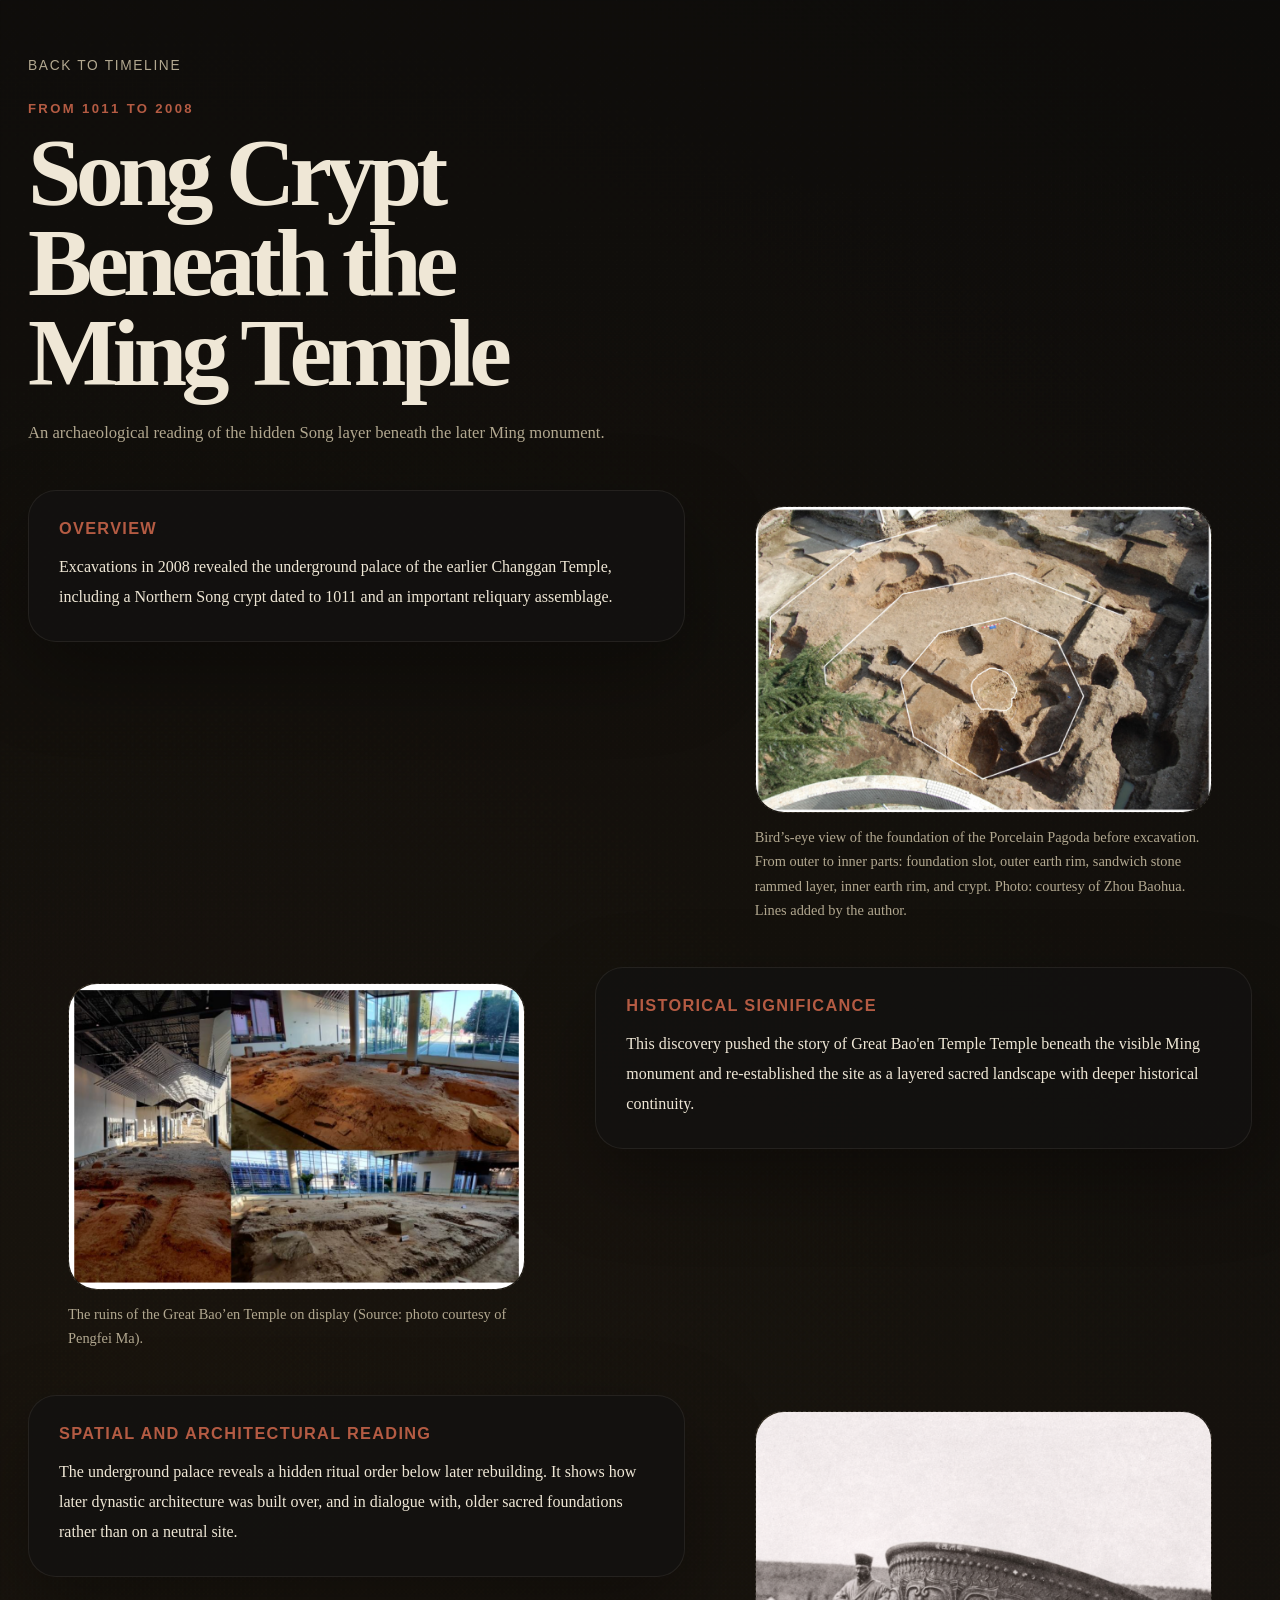
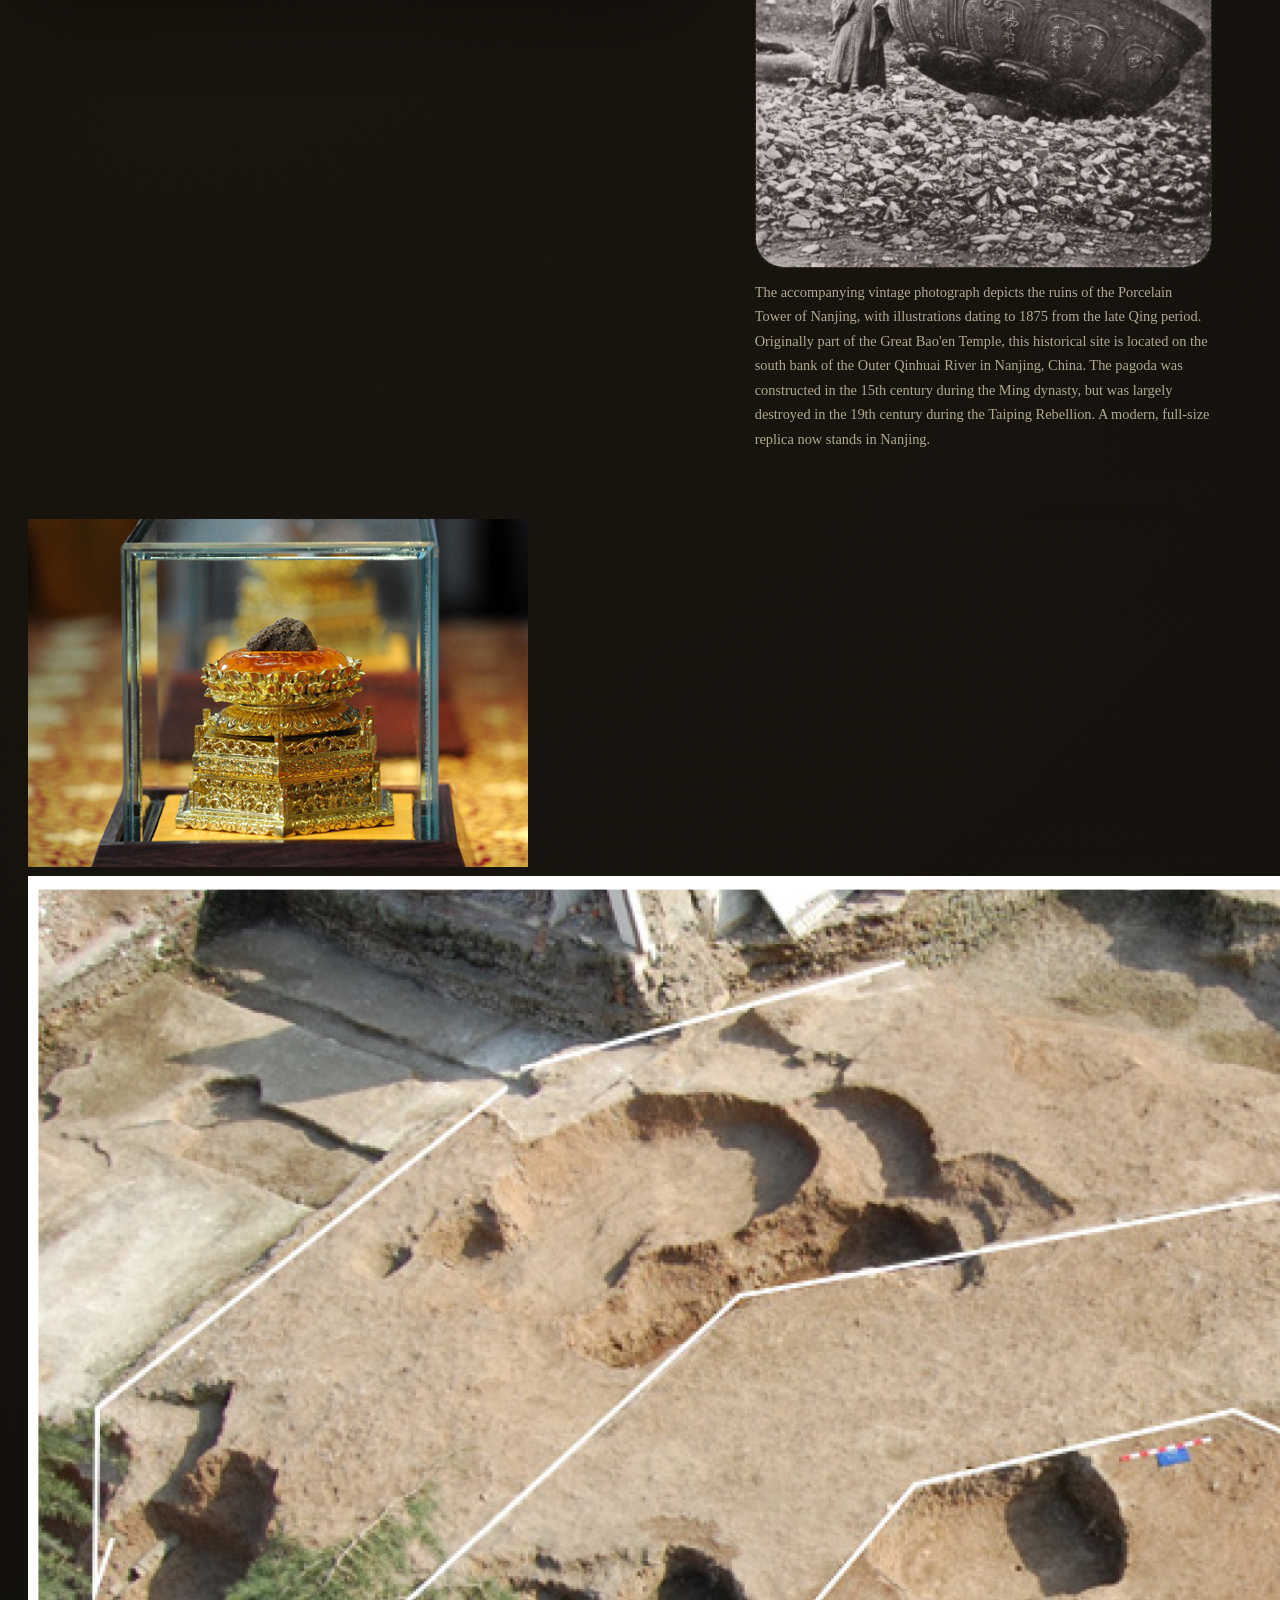
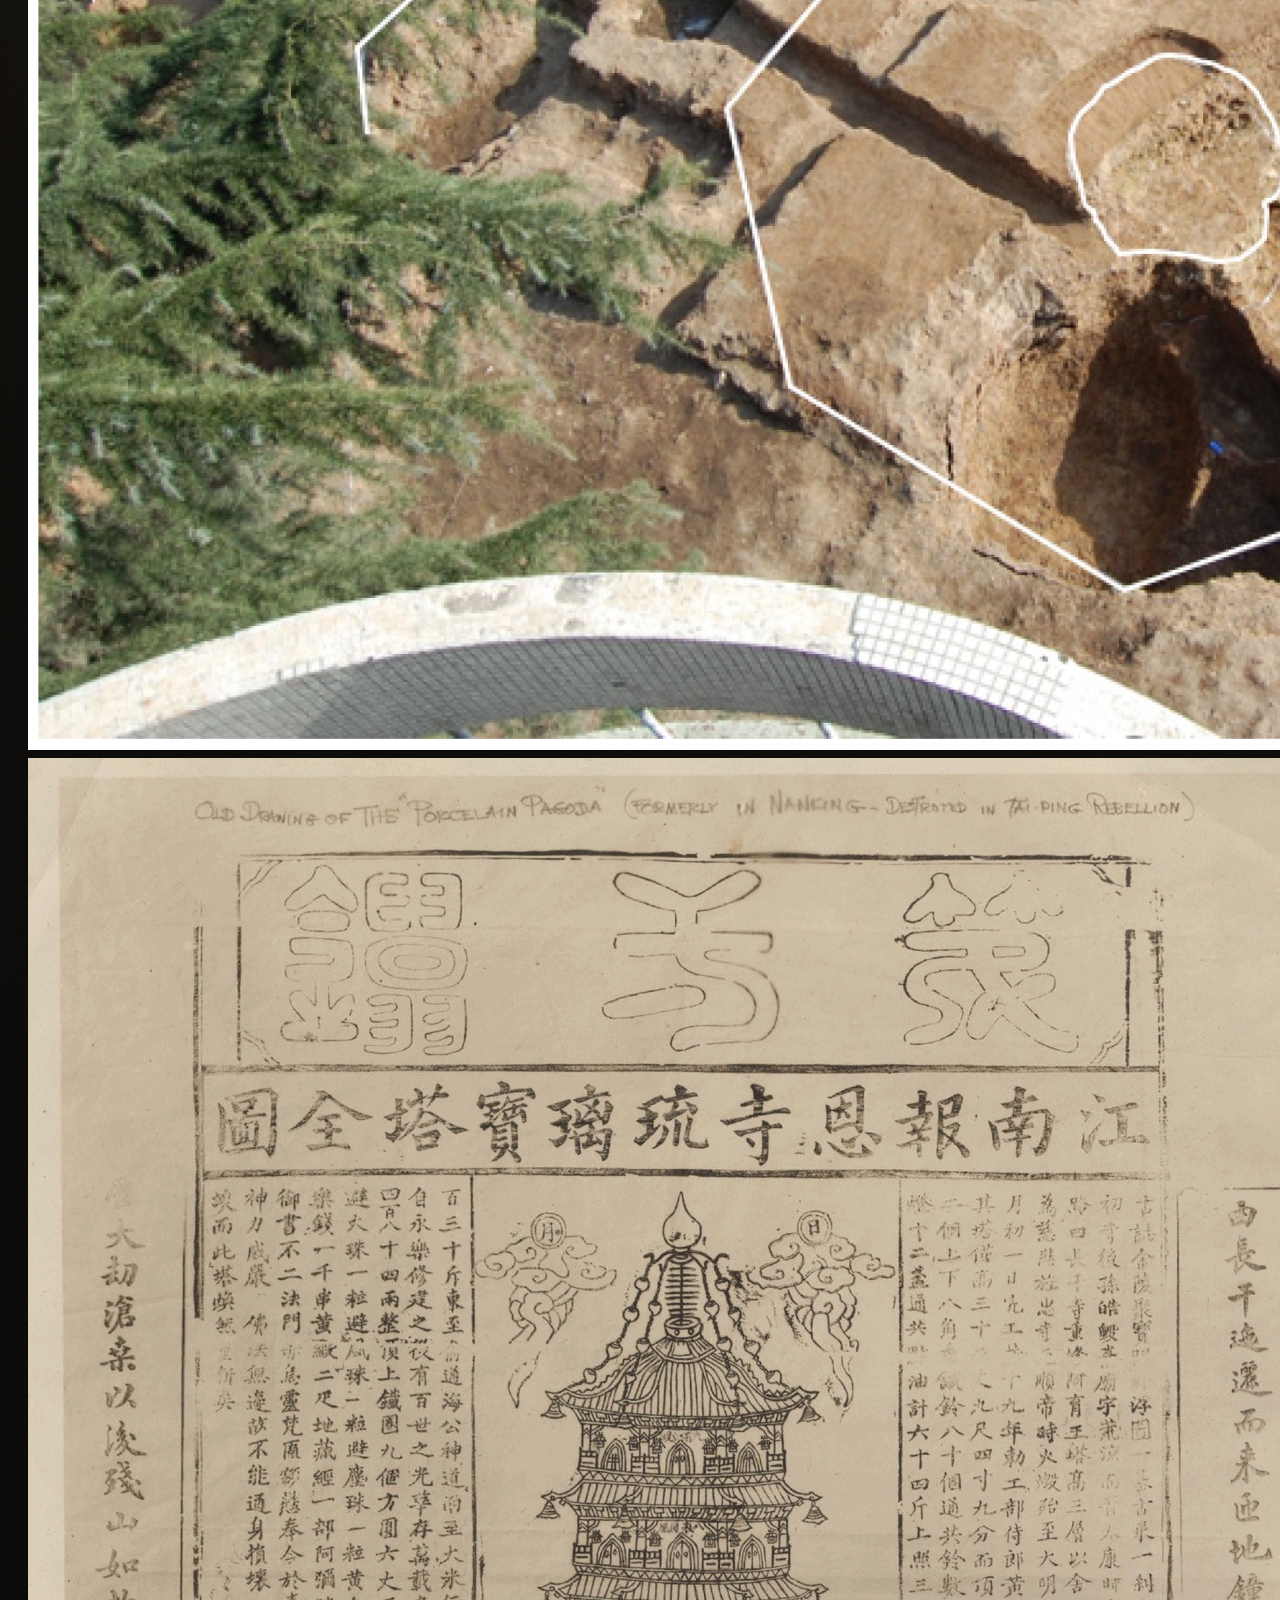
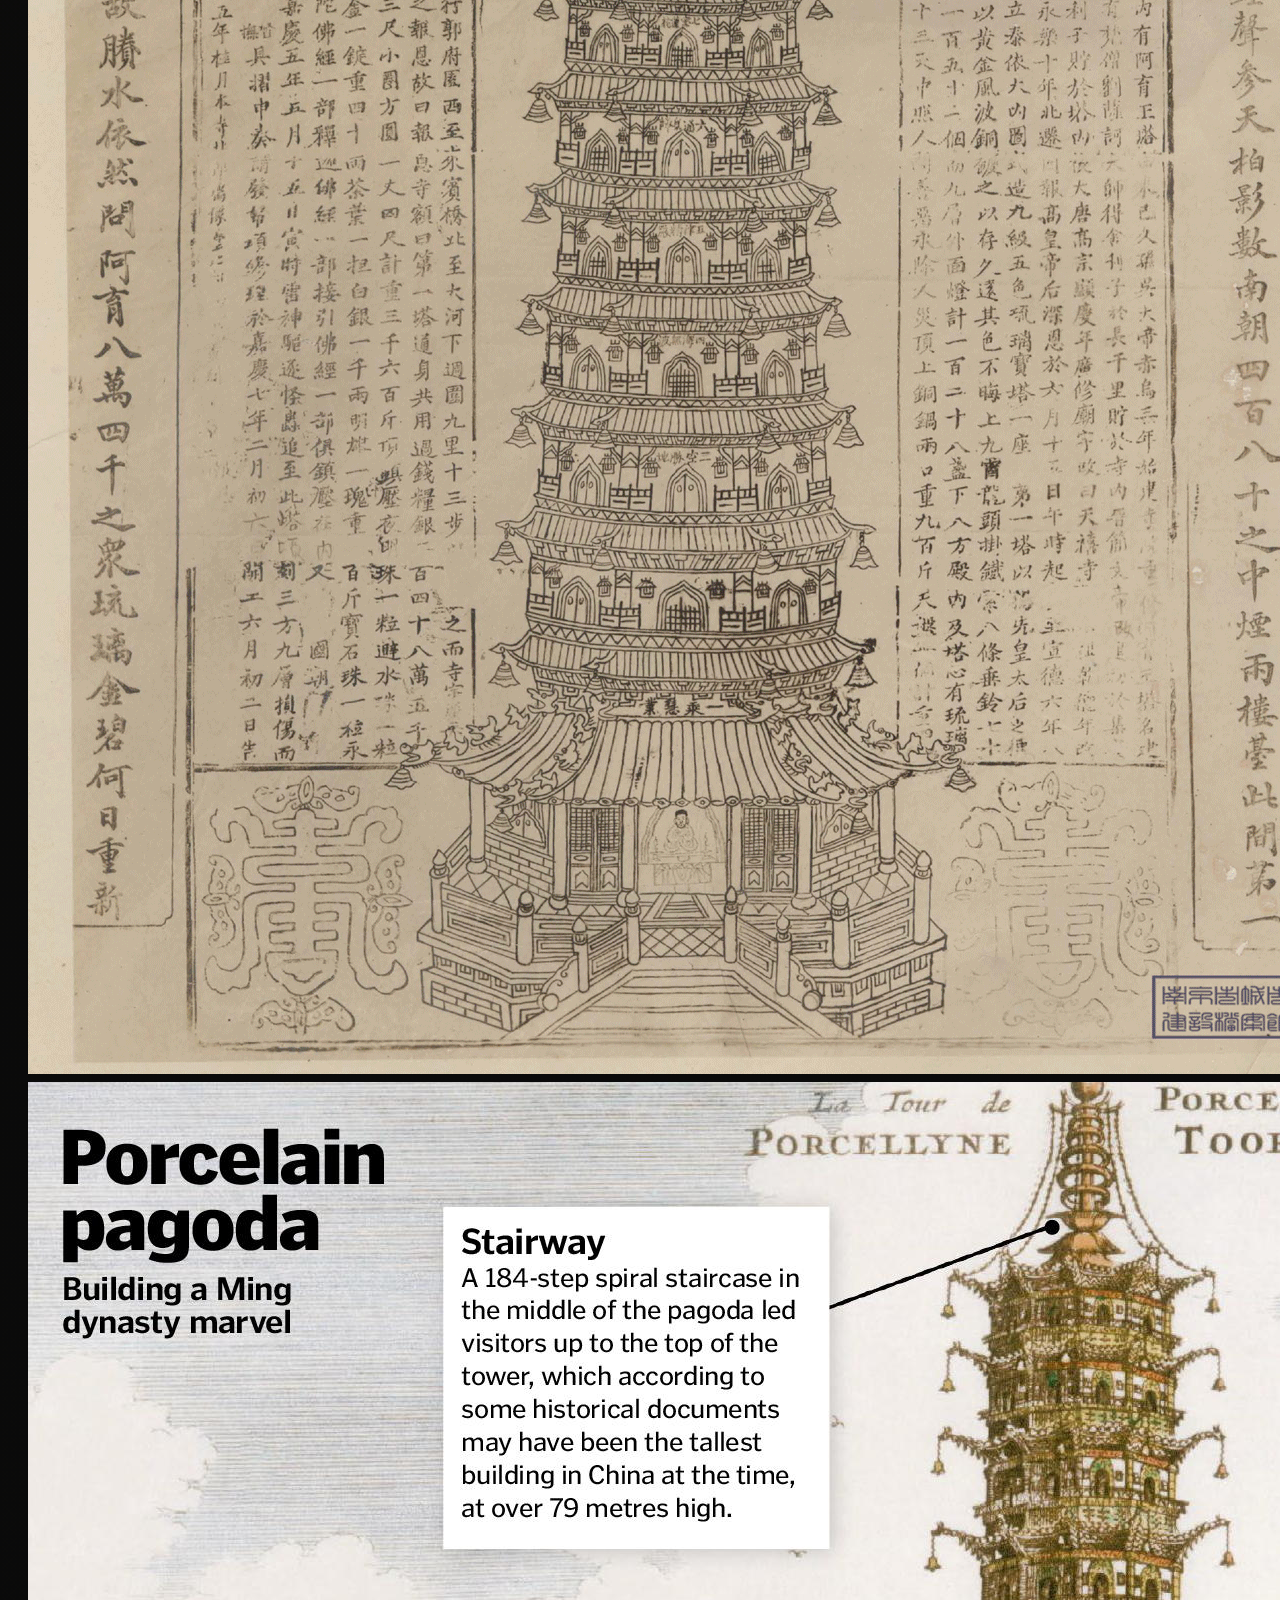
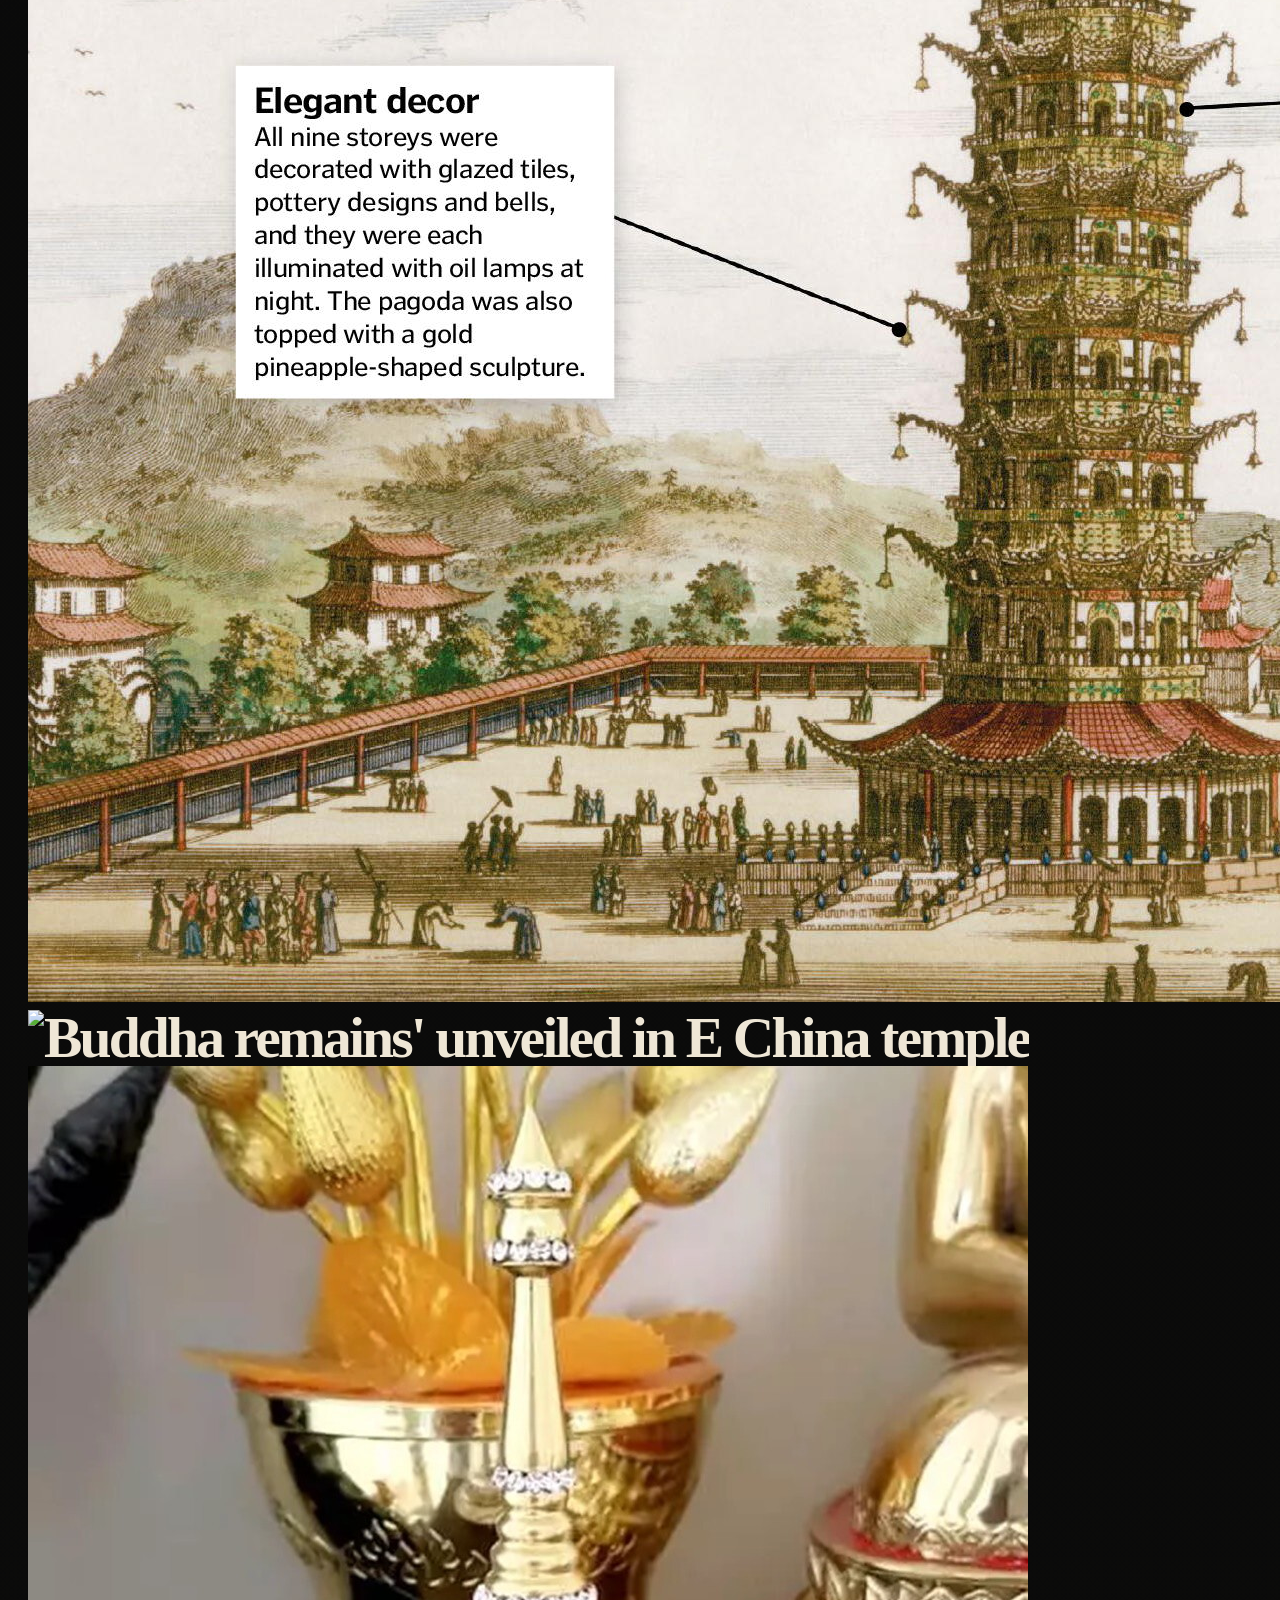
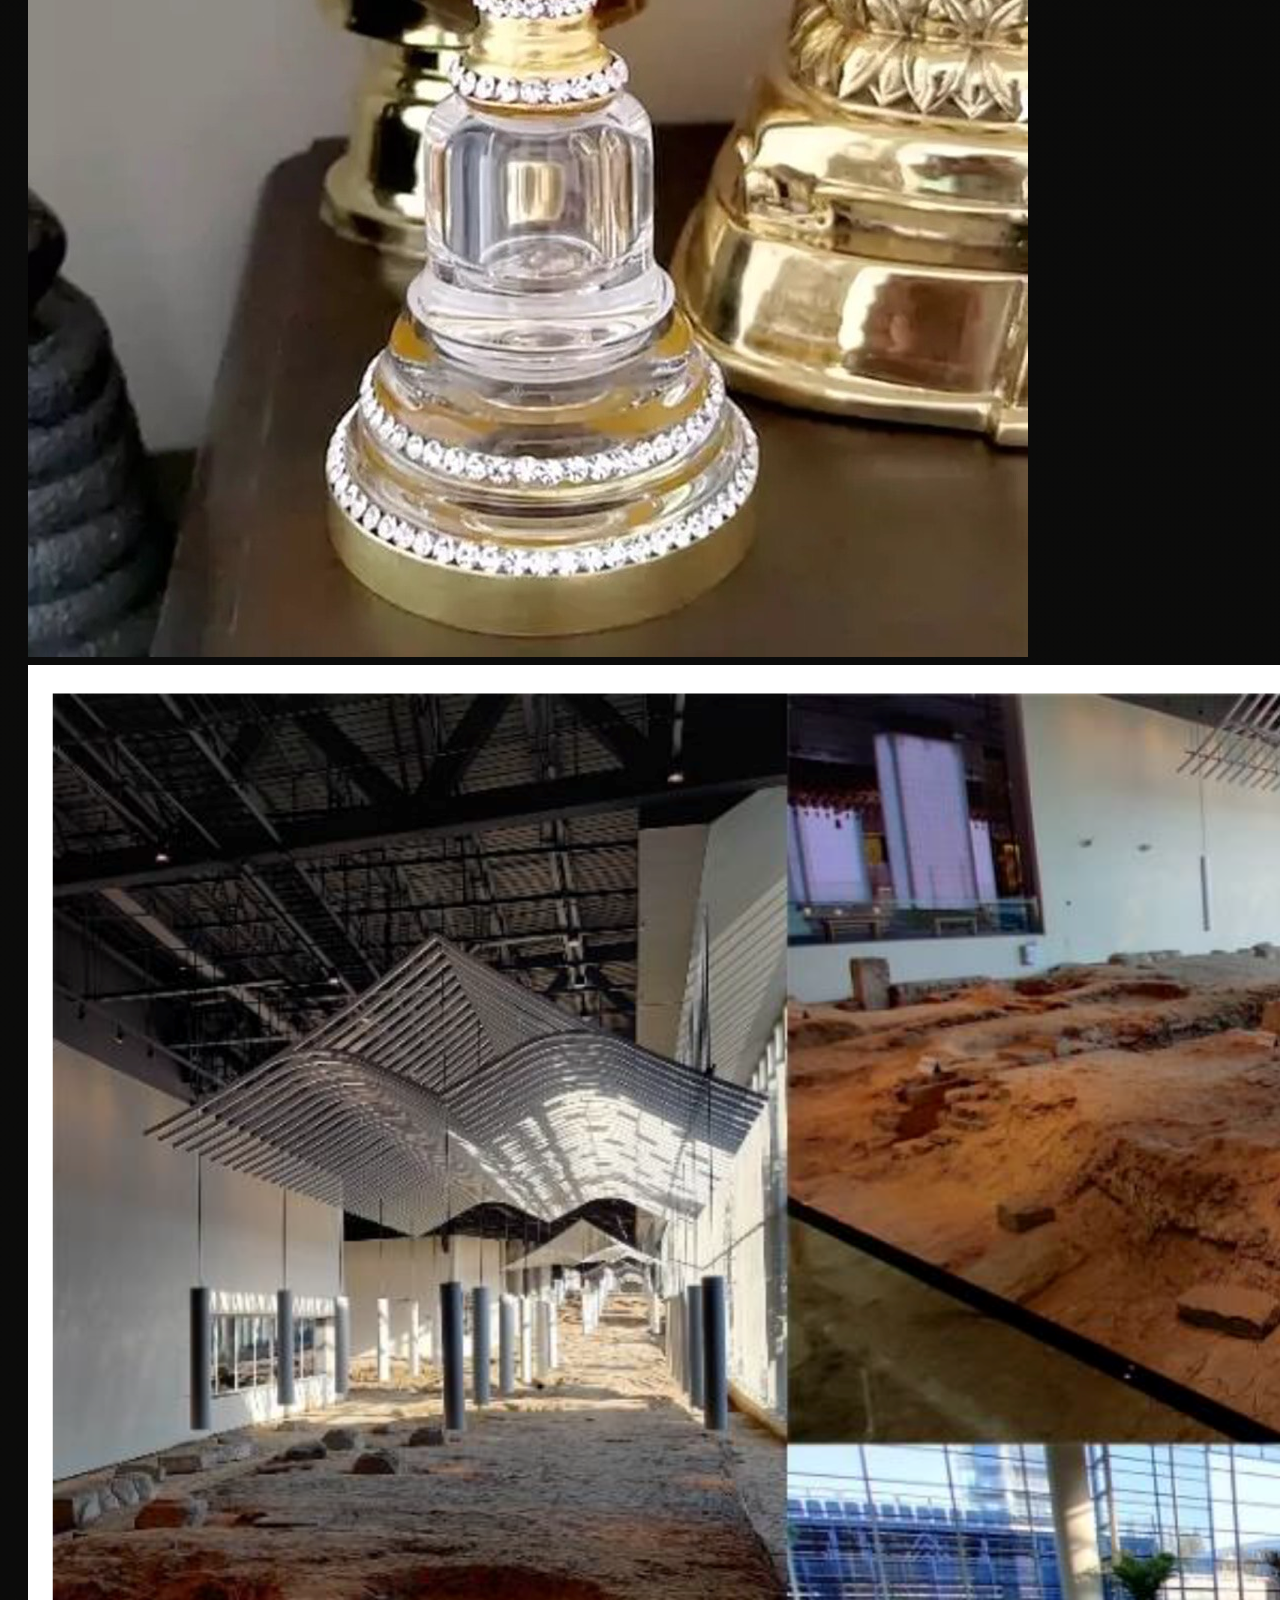
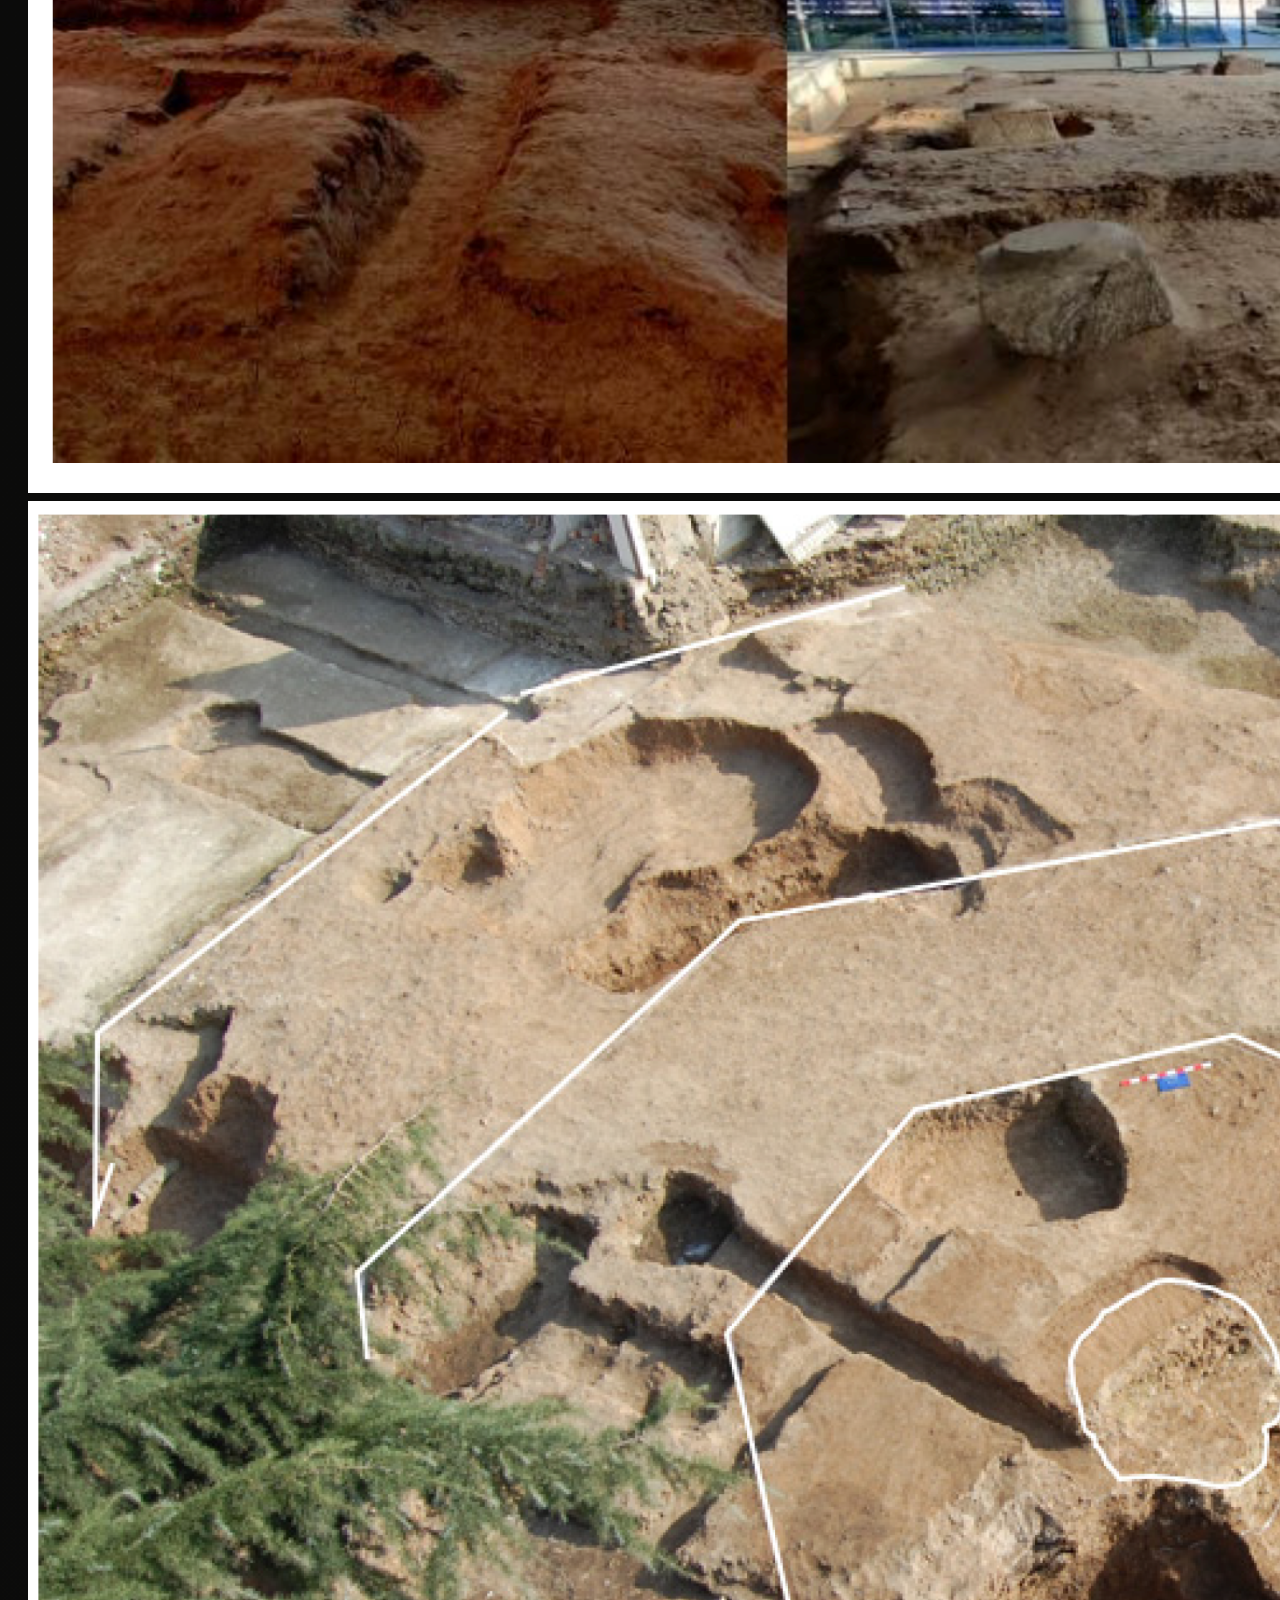
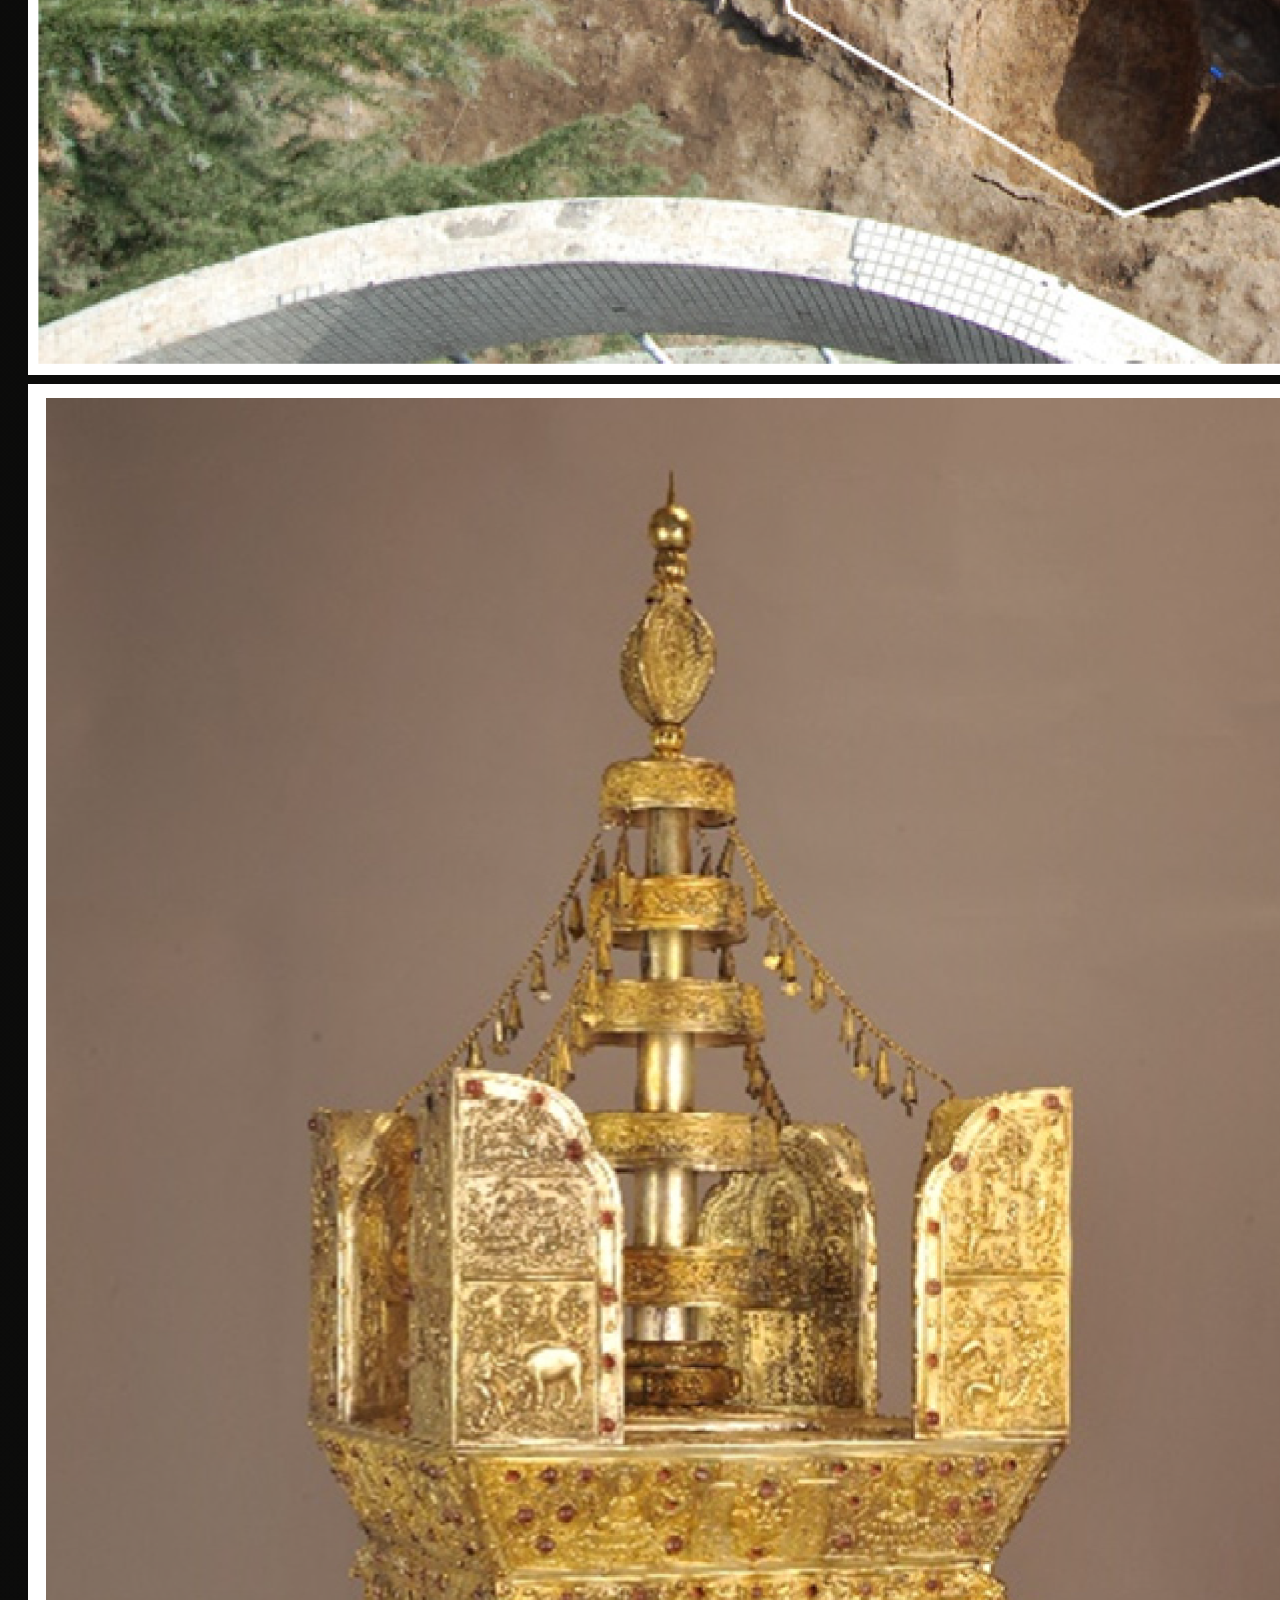
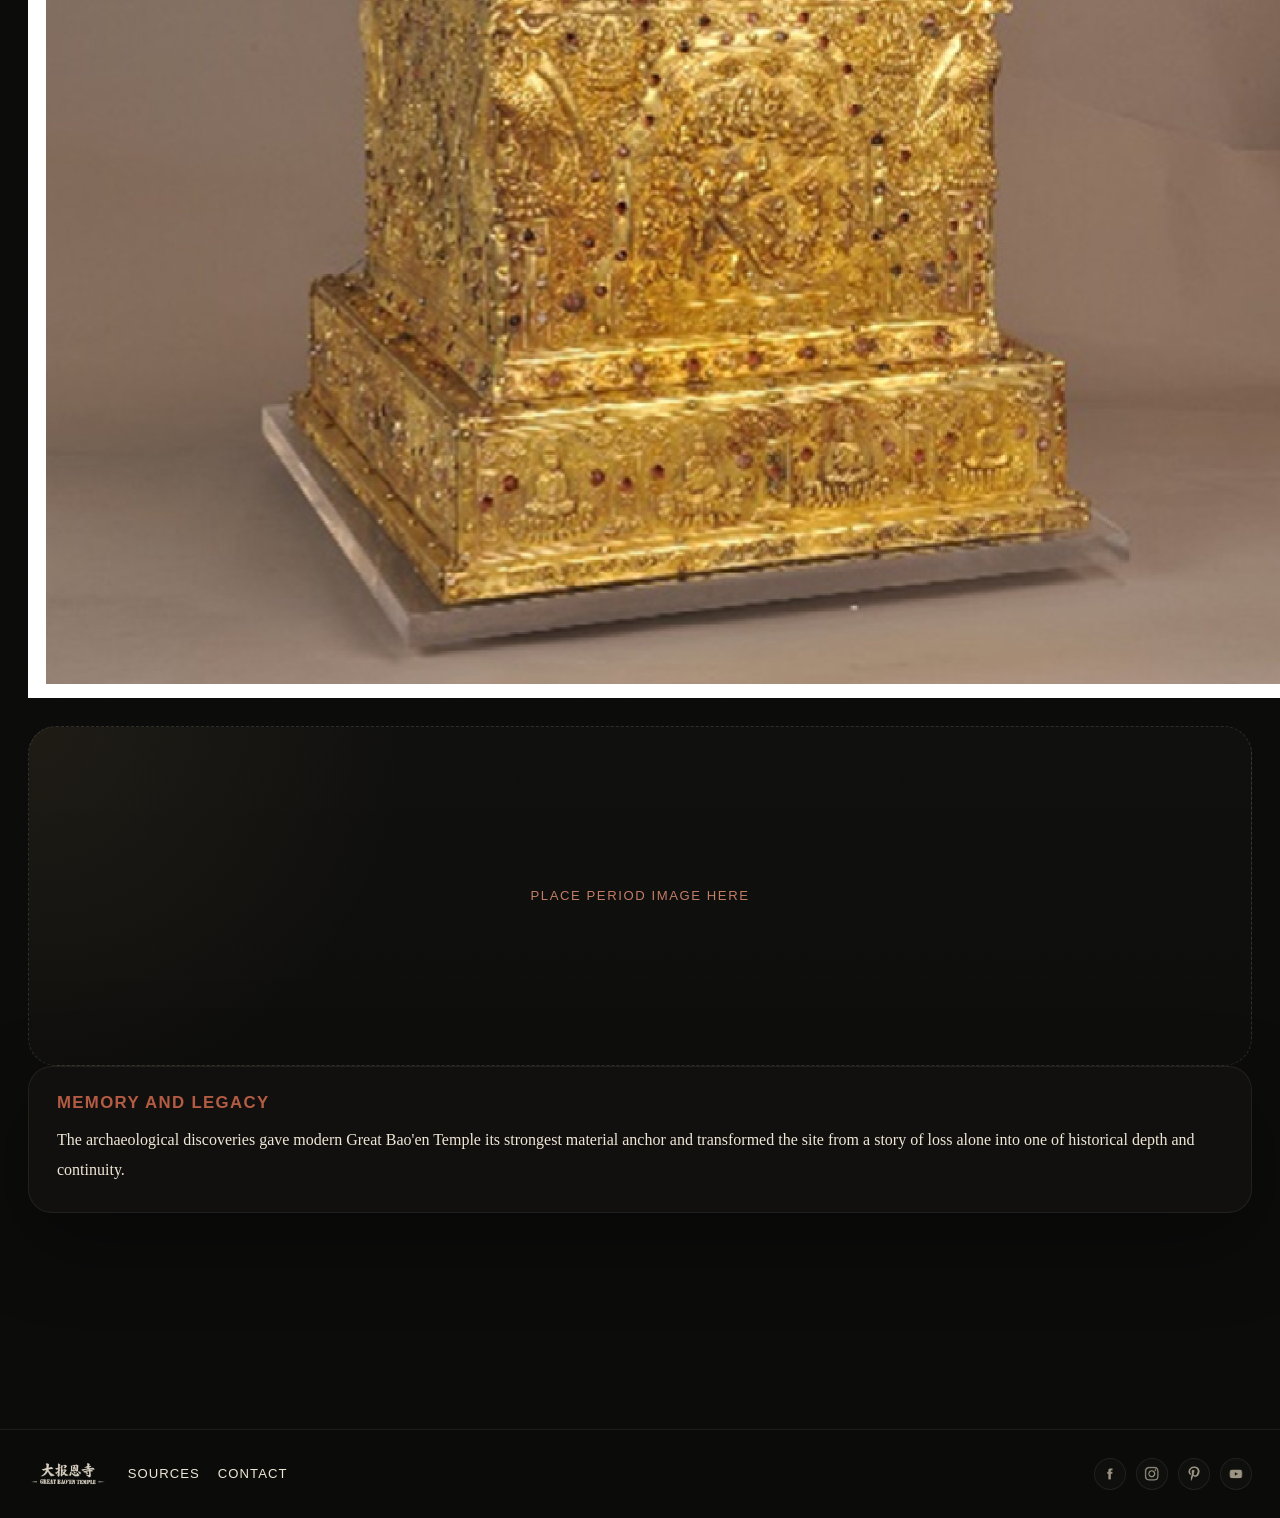
==== ancient.html @ 5b7232eb "Update ancient.html" ====
<!DOCTYPE html>
<html lang="en">

<head>
  <meta charset="UTF-8" />
  <meta name="viewport" content="width=device-width, initial-scale=1.0" />
  <title>Song Crypt Beneath the Ming Temple | Great Bao'en Temple</title>
  <link rel="stylesheet" href="style.css?v=20260323b" />
</head>

<body class="era-page" style="--era-accent: #b45b43;">
  <main class="era-layout entered">
    <a class="era-back" href="./index.html">Back to timeline</a>
    <section class="era-intro">
      <p class="era-kicker">from 1011 to 2008</p>
      <h1 class="era-title">Song Crypt Beneath the Ming Temple</h1>
      <p class="era-intro-copy">An archaeological reading of the hidden Song layer beneath the later Ming monument.</p>
    </section>

    <section class="era-flow">
      <section class="era-block">
        <div class="era-text-card">
          <h2>Overview</h2>
          <p>Excavations in 2008 revealed the underground palace of the earlier Changgan Temple, including a Northern
            Song crypt dated to 1011 and an important reliquary assemblage.</p>
        </div>
        <figure class="era-media-card">
          <div class="era-figure-frame"><img src="https://kewusir.github.io/Da-Bao-en-Porcelain-Tower/photos/ancient/Changgan_Monastery.png" alt="Changgan_Monastery" />
          </div>
          <figcaption class="era-caption">Bird’s-eye view of the foundation of the Porcelain Pagoda before excavation. From outer to inner parts: foundation slot, outer earth rim, sandwich stone rammed layer, inner earth rim, and crypt. Photo: courtesy of Zhou Baohua. Lines added by the author.</figcaption>
        </figure>
      </section>

      <section class="era-block image-left">
        <figure class="era-media-card">
          <div class="era-figure-frame"><img src="https://kewusir.github.io/Da-Bao-en-Porcelain-Tower/photos/ancient/Urban_Heritage.png" alt="The ruins of the Great Bao’en Temple on display (Source: photo courtesy of Pengfei Ma)." /></div>
          <figcaption class="era-caption">The ruins of the Great Bao’en Temple on display (Source: photo courtesy of Pengfei Ma).</figcaption>
        </figure>
        <div class="era-text-card">
          <h2>Historical Significance</h2>
          <p>This discovery pushed the story of Great Bao'en Temple Temple beneath the visible Ming monument and
            re-established the
            site as a layered sacred landscape with deeper historical continuity.</p>
        </div>
      </section>

      <section class="era-block">
        <div class="era-text-card">
          <h2>Spatial and Architectural Reading</h2>
          <p>The underground palace reveals a hidden ritual order below later rebuilding. It shows how later dynastic
            architecture was built over, and in dialogue with, older sacred foundations rather than on a neutral site.
          </p>
        </div>
        <figure class="era-media-card">
          <div class="era-figure-frame"><img src="https://kewusir.github.io/Da-Bao-en-Porcelain-Tower/photos/ancient/1875.png" alt="1875" />
          </div>
          <figcaption class="era-caption">The accompanying vintage photograph depicts the ruins of the Porcelain Tower of Nanjing, with illustrations dating to 1875 from the late Qing period. Originally part of the Great Bao'en Temple, this historical site is located on the south bank of the Outer Qinhuai River in Nanjing, China. The pagoda was constructed in the 15th century during the Ming dynasty, but was largely destroyed in the 19th century during the Taiping Rebellion. A modern, full-size replica now stands in Nanjing.</figcaption>
        </figure>
      </section>
    </section>

    <section class="era-section">
      <h2 class="era-section-title">
        <img src="https://kewusir.github.io/Da-Bao-en-Porcelain-Tower/photos/ancient/Buddharemains.jpg" alt="Buddha remains' unveiled in E China temple" />
        <img src="https://kewusir.github.io/Da-Bao-en-Porcelain-Tower/photos/ancient/Changgan_Monastery.png" alt="Thai Buddha Stupa Relic Container Acrylic Crystal Casket 4 Display Case Altar" />
        <img src="https://kewusir.github.io/Da-Bao-en-Porcelain-Tower/photos/ancient/700.png" alt="Buddha remains' unveiled in E China temple" />
        <img src="https://kewusir.github.io/Da-Bao-en-Porcelain-Tower/photos/ancient/mapstatue.jpg" alt="Buddha remains' unveiled in E China temple" />
        <img src="https://kewusir.github.io/Da-Bao-en-Porcelain-Tower/photos/ancient/stupa.jpg" alt="Buddha remains' unveiled in E China temple" />
        <img src="https://kewusir.github.io/Da-Bao-en-Porcelain-Tower/photos/ancient/Thai.jpg" alt="Buddha remains' unveiled in E China temple" />
        <img src="https://kewusir.github.io/Da-Bao-en-Porcelain-Tower/photos/ancient/Urban_Heritage.png" alt="Buddha remains' unveiled in E China temple" />
        <img src="https://kewusir.github.io/Da-Bao-en-Porcelain-Tower/photos/ancient/Changgan_Monastery.png" alt="Buddha remains' unveiled in E China temple" />
        <img src="https://kewusir.github.io/Da-Bao-en-Porcelain-Tower/photos/ancient/stupa2.png" alt="Buddha remains' unveiled in E China temple" />
      </h2>
      <div class="era-wide-frame">Place period image here</div>
      <div class="era-panels">
        <section class="era-panel">
          <h2>Memory and Legacy</h2>
          <p>The archaeological discoveries gave modern Great Bao'en Temple its strongest material anchor and transformed the
            site from a story of loss alone into one of historical depth and continuity.</p>
        </section>
      </div>
    </section>
  </main>

  <footer class="site-footer">
      <div class="footer-inner">
        <!-- left side links -->
        <div class="footer-left">
          <a href="./index.html" class="footer-logo">
            <img src="./assets/Logo-wordmark.png" alt="Logo for home page"/>
          </a>

          <div class="footer-links">
            <a href="./sources.html">Sources</a>
            <a href="./contact.html">Contact</a>   
          </div>
        </div>

        <!-- right side links --> 
        <div class="footer-social">
          <a href="https://www.facebook.com/" aria-label="Facebook">
            <img src="./assets/icon-fb.svg" alt="Facebook icon"/>
          </a>

          <a href="https://www.instagram.com/" aria-label="Instagram">
            <img src="./assets/icon-insta.svg" alt="Instagram icon"/>
          </a>

          <a href="https://www.pinterest.com/" aria-label="Pinterest">
            <img src="./assets/icon-pinterest.svg" alt="Pinterest icon"/>
          </a>

          <a href="https://www.youtube.com/" aria-label="YouTube">
            <img src="./assets/icon-youtube.svg" alt="YouTube icon"/>
          </a>
        </div>
      </div>
    </footer>

</body>


</html>
---- style.css ----
/*-------------------------------- ROOT VARIABLES --------------------------------*/

:root {
  --paper: #0c0c0b;
  --paper-2: #151412;
  --ink: #efe7d6;
  --muted: #b2a890;
  --line: rgba(239, 231, 214, 0.1);
  --shadow: 0 30px 80px rgba(0, 0, 0, 0.34);
  --card-bg: rgba(22, 21, 18, 0.84);
  --chip-bg: rgba(29, 27, 24, 0.72);
}

/*-------------------------------- GLOBAL STYLES --------------------------------*/

* {
  box-sizing: border-box;
}

html {
  scroll-behavior: smooth;
}

body {
  margin: 0;
  min-height: 100vh;
  font-family: "Iowan Old Style", "Palatino Linotype", "Book Antiqua", Georgia, serif;
  color: var(--ink);
  background:
    radial-gradient(circle at 15% 10%, rgba(180, 125, 53, 0.08), transparent 20%),
    radial-gradient(circle at 85% 20%, rgba(108, 87, 55, 0.08), transparent 24%),
    linear-gradient(180deg, #090909, var(--paper));
}

body::before {
  content: "";
  position: fixed;
  inset: 0;
  pointer-events: none;
  background-image:
    linear-gradient(rgba(255, 255, 255, 0.02) 1px, transparent 1px),
    linear-gradient(90deg, rgba(255, 255, 255, 0.02) 1px, transparent 1px);
  background-size: 88px 88px;
  opacity: 0.36;
}

/*-------------------------------- HERO SECTION --------------------------------*/

.hero {
  position: relative;
  z-index: 500;
  max-width: 1320px;
  margin: 0 auto;
  padding: 48px 28px 10px;
  overflow: visible;
}

.brand-mark {
  display: inline-flex;
  align-items: center;
  gap: 10px;
  padding: 8px 14px;
  border: 1px solid rgba(239, 231, 214, 0.08);
  border-radius: 999px;
  background: rgba(23, 21, 18, 0.72);
  box-shadow: var(--shadow);
  font-size: 0.76rem;
  font-weight: 700;
  letter-spacing: 0.18em;
  font-family: "Avenir Next", "Helvetica Neue", Arial, sans-serif;
  text-transform: uppercase;
}

.hero h1 {
  margin: 24px 0 10px;
  max-width: 10ch;
  font-size: clamp(3.3rem, 8vw, 6.8rem);
  line-height: 0.94;
  letter-spacing: -0.06em;
}

.hero-copy {
  max-width: 42rem;
  margin: 0;
  color: var(--muted);
  font-size: 1rem;
  line-height: 1.8;
}

.hero-meta {
  display: flex;
  gap: 14px;
  flex-wrap: wrap;
  margin-top: 22px;
}

.hero-meta span {
  padding: 10px 14px;
  border-radius: 999px;
  background: var(--chip-bg);
  border: 1px solid rgba(239, 231, 214, 0.08);
  color: var(--muted);
  font-size: 0.85rem;
  font-family: "Avenir Next", "Helvetica Neue", Arial, sans-serif;
}

/*-------------------------------- TIMELINE LAYOUT --------------------------------*/

.timeline-board {
  position: relative;
  max-width: 1440px;
  margin: 0 auto;
  padding: 8px 28px 140px;
}

.tower-column {
  position: absolute;
  top: 0;
  bottom: 0;
  left: 50%;
  width: min(28vw, 360px);
  transform: translateX(-50%);
  z-index: 1;
}

.tower-sticky {
  position: sticky;
  top: 24px;
  display: flex;
  flex-direction: column;
  align-items: center;
  height: calc(100vh - 48px);
}

.axis-label {
  font-size: 0.75rem;
  font-weight: 700;
  letter-spacing: 0.2em;
  text-transform: uppercase;
  color: rgba(239, 231, 214, 0.46);
  font-family: "Avenir Next", "Helvetica Neue", Arial, sans-serif;
}

.axis-label-top {
  margin-bottom: 10px;
}

.axis-label-bottom {
  margin-top: 10px;
}

.scene-wrap {
  position: relative;
  width: 100%;
  flex: 1;
  min-height: 620px;
}

#tower-canvas {
  display: block;
  width: 100%;
  height: 100%;
  cursor: pointer;
}

.scene-status {
  position: absolute;
  left: 50%;
  top: 50%;
  z-index: 5;
  transform: translate(-50%, -50%);
  padding: 13px 18px;
  border-radius: 999px;
  border: 1px solid rgba(239, 231, 214, 0.1);
  background: rgba(21, 19, 17, 0.84);
  box-shadow: 0 18px 45px rgba(0, 0, 0, 0.24);
  color: var(--muted);
  font-size: 0.82rem;
  text-align: center;
  line-height: 1.4;
  font-family: "Avenir Next", "Helvetica Neue", Arial, sans-serif;
  transition: opacity 240ms ease, transform 240ms ease;
}

.scene-status.hidden {
  opacity: 0;
  transform: translate(-50%, calc(-50% - 8px));
  pointer-events: none;
}

/* .stage-overlay {
  position: absolute;
  left: 50%;
  bottom: 16px;
  display: flex;
  gap: 10px;
  transform: translateX(-50%);
  pointer-events: none;
}

.overlay-chip {
  padding: 9px 12px;
  border-radius: 999px;
  border: 1px solid rgba(239, 231, 214, 0.08);
  background: var(--chip-bg);
  color: var(--muted);
  font-size: 0.78rem;
  white-space: nowrap;
  font-family: "Avenir Next", "Helvetica Neue", Arial, sans-serif;
} */

.timeline-flow {
  position: relative;
  z-index: 3;
  display: grid;
  gap: 34px;
}

.timeline-row {
  display: grid;
  grid-template-columns: 1fr minmax(78px, 120px) 1fr;
  align-items: center;
  min-height: 31rem;
}

.row-left .timeline-card {
  grid-column: 1;
}

.row-left .node-button {
  grid-column: 2;
}

.row-right .timeline-card {
  grid-column: 3;
}

.row-right .node-button {
  grid-column: 2;
}

/*-------------------------------- TIMELINE CARDS --------------------------------*/

.timeline-card {
  position: relative;
  max-width: 420px;
  padding: 32px 34px 110px;
  border: 1px solid rgba(239, 231, 214, 0.08);
  border-radius: 26px;
  background: var(--card-bg);
  box-shadow: var(--shadow);
  transition:
    transform 260ms ease,
    box-shadow 260ms ease,
    border-color 260ms ease;
}

.row-left .timeline-card {
  justify-self: end;
  margin-right: 48px;
  text-align: right;
}

.row-right .timeline-card {
  justify-self: start;
  margin-left: 48px;
  text-align: left;
}

.timeline-card::before {
  content: "";
  position: absolute;
  top: 34px;
  bottom: 34px;
  width: 58px;
  background: linear-gradient(90deg, rgba(222, 201, 161, 0.18), transparent);
  opacity: 0.12;
}

.row-left .timeline-card::before {
  right: -58px;
}

.row-right .timeline-card::before {
  left: -58px;
  transform: scaleX(-1);
}

.timeline-card.active {
  transform: translateY(-8px);
  border-color: color-mix(in srgb, var(--accent) 45%, rgba(239, 231, 214, 0.08));
  box-shadow:
    0 32px 70px rgba(0, 0, 0, 0.32),
    0 0 0 2px color-mix(in srgb, var(--accent) 20%, transparent);
}

.timeline-card.menu-open {
  box-shadow:
    0 34px 72px rgba(33, 27, 17, 0.14),
    0 0 0 2px color-mix(in srgb, var(--accent) 28%, transparent);
}

.timeline-card.card-jump {
  animation: pulseCard 680ms cubic-bezier(0.2, 0.8, 0.2, 1);
}

.card-year {
  margin: 0 0 10px;
  color: var(--accent);
  font-size: 0.82rem;
  font-weight: 800;
  letter-spacing: 0.16em;
  font-family: "Avenir Next", "Helvetica Neue", Arial, sans-serif;
  text-transform: uppercase;
}

.timeline-card h2 {
  margin: 0;
  font-size: clamp(2rem, 3vw, 2.8rem);
  line-height: 0.98;
  letter-spacing: -0.05em;
}

.card-copy {
  margin: 16px 0 0;
  color: var(--muted);
  line-height: 1.85;
  font-size: 0.98rem;
}

/*----------------------------- BUTTONS & INTERACTIONS ------------------------------*/

.return-top-wrapper {
  display: flex;
  justify-content: center;
  margin: 32px 0; 
  /* border: 1px solid blue; */
}

.return-top {
  padding: 9px 12px;
  border-radius: 999px;
  border: 1px solid rgba(239, 231, 214, 0.08);
  background: var(--chip-bg);
  color: var(--muted);
  font-size: 0.78rem;
  font-family: "Avenir Next", "Helvetica Neue", Arial, sans-serif;
  white-space: nowrap;
  cursor: pointer;
  transition: background 0.2s, transform 0.2s;
}

.return-top:hover {
  background: rgba(255, 255, 255, 0.1);
  transform: translateY(-2px);
}

.era-button,
.node-button {
  font: inherit;
}

.era-button {
  display: inline-flex;
  align-items: center;
  gap: 10px;
  position: absolute;
  left: 34px;
  bottom: 28px;
  margin-top: 22px;
  padding: 14px 20px;
  border: 1px solid color-mix(in srgb, var(--accent) 56%, rgba(239, 231, 214, 0.08));
  border-radius: 18px;
  background:
    linear-gradient(135deg, color-mix(in srgb, var(--accent) 18%, rgba(33, 30, 26, 1)), rgba(17, 16, 14, 0.98));
  color: var(--ink);
  cursor: pointer;
  transition: transform 180ms ease, box-shadow 180ms ease, background 180ms ease;
  font-family: "Avenir Next", "Helvetica Neue", Arial, sans-serif;
  text-decoration: none;
  font-size: 0.88rem;
  font-weight: 600;
  letter-spacing: 0.04em;
  line-height: 1;
  white-space: nowrap;
  box-shadow:
    inset 0 1px 0 rgba(255, 255, 255, 0.04),
    0 16px 26px rgba(0, 0, 0, 0.22);
}

.era-button:hover {
  transform: translateY(-2px);
  box-shadow: 0 12px 24px color-mix(in srgb, var(--accent) 20%, transparent);
}

.era-button::after {
  content: "->";
  font-size: 0.82rem;
  opacity: 0.82;
}

.row-left .era-button {
  left: auto;
  right: 34px;
}

.node-button {
  position: relative;
  justify-self: center;
  width: 34px;
  height: 34px;
  padding: 0;
  border: none;
  border-radius: 50%;
  background: transparent;
  cursor: pointer;
}

.node-button::before {
  content: "";
  position: absolute;
  left: 50%;
  top: 50%;
  width: 70px;
  height: 2px;
  background: linear-gradient(90deg, color-mix(in srgb, var(--accent) 35%, transparent), transparent);
}

.row-left .node-button::before {
  right: 50%;
  left: auto;
  transform: translateY(-50%);
}

.row-right .node-button::before {
  left: 50%;
  transform: translateY(-50%);
}

.node-button span {
  position: absolute;
  inset: 0;
  border-radius: 50%;
  border: 2px dashed color-mix(in srgb, var(--accent) 78%, white);
  background: rgba(23, 21, 18, 0.96);
  box-shadow: 10px 10px 24px rgba(0, 0, 0, 0.26);
  transition: transform 180ms ease, box-shadow 180ms ease, background 180ms ease;
}

.node-button:hover span,
.node-button.active span {
  transform: scale(1.14);
  background: color-mix(in srgb, var(--accent) 16%, white);
  box-shadow: 14px 14px 24px rgba(0, 0, 0, 0.15);
}

/*-------------------------------- TRANSITION SCREEN --------------------------------*/

.transition-screen {
  position: fixed;
  inset: 0;
  z-index: 100;
  display: grid;
  place-items: center;
  background: radial-gradient(circle, rgba(27, 24, 21, 0.82), rgba(8, 8, 8, 0.98));
  opacity: 0;
  pointer-events: none;
  transition: opacity 520ms ease;
}

.transition-screen.active {
  opacity: 1;
}

.transition-line {
  position: absolute;
  left: 50%;
  top: 50%;
  width: 1px;
  height: 0;
  background: linear-gradient(180deg, transparent, rgba(239, 231, 214, 0.95), transparent);
  transform: translate(-50%, -50%);
  transition: height 720ms ease;
}

.transition-screen.active .transition-line {
  height: 100vh;
}

.transition-title {
  position: relative;
  padding: 12px 18px;
  border: 1px solid rgba(239, 231, 214, 0.08);
  border-radius: 999px;
  background: rgba(20, 18, 16, 0.92);
  color: var(--ink);
  font-family: "Avenir Next", "Helvetica Neue", Arial, sans-serif;
  font-size: 0.82rem;
  letter-spacing: 0.16em;
  text-transform: uppercase;
}

/*-------------------------------- ERA PAGE LAYOUT --------------------------------*/

.era-page {
  --era-accent: #a98d5d;
}

.era-layout {
  position: relative;
  max-width: 1320px;
  margin: 0 auto;
  padding: 56px 28px 96px;
  opacity: 0;
  transform: translateY(28px);
  transition: opacity 560ms ease, transform 560ms ease;
}

.era-layout.entered {
  opacity: 1;
  transform: translateY(0);
}

.era-back {
  display: inline-flex;
  margin-bottom: 28px;
  color: var(--muted);
  text-decoration: none;
  font-family: "Avenir Next", "Helvetica Neue", Arial, sans-serif;
  font-size: 0.86rem;
  letter-spacing: 0.12em;
  text-transform: uppercase;
}

.era-kicker {
  margin: 0 0 12px;
  color: var(--era-accent);
  font-family: "Avenir Next", "Helvetica Neue", Arial, sans-serif;
  font-size: 0.82rem;
  font-weight: 800;
  letter-spacing: 0.18em;
  text-transform: uppercase;
}

.era-title {
  margin: 0;
  max-width: 11ch;
  font-size: clamp(3rem, 8vw, 6rem);
  line-height: 0.94;
  letter-spacing: -0.06em;
}

.era-summary {
  max-width: 42rem;
  margin: 22px 0 36px;
  color: var(--muted);
  font-size: 1.08rem;
  line-height: 1.9;
}

.era-grid {
  display: grid;
  grid-template-columns: minmax(320px, 0.9fr) minmax(320px, 1.1fr);
  gap: 28px;
  align-items: start;
}

.era-side {
  position: sticky;
  top: 32px;
}

.era-overview {
  padding: 28px;
  border: 1px solid rgba(239, 231, 214, 0.08);
  border-radius: 28px;
  background: linear-gradient(180deg, rgba(24, 22, 19, 0.96), rgba(16, 15, 13, 0.82));
  box-shadow: var(--shadow);
}

.era-pillars {
  display: grid;
  gap: 12px;
  margin-top: 20px;
}

.era-pillars span {
  display: inline-flex;
  width: fit-content;
  padding: 10px 14px;
  border-radius: 999px;
  border: 1px solid rgba(239, 231, 214, 0.08);
  background: rgba(255, 255, 255, 0.03);
  color: var(--muted);
  font-family: "Avenir Next", "Helvetica Neue", Arial, sans-serif;
  font-size: 0.82rem;
  letter-spacing: 0.06em;
  text-transform: uppercase;
}

.era-media {
  margin-top: 18px;
  padding: 18px;
  border: 1px solid rgba(239, 231, 214, 0.08);
  border-radius: 24px;
  background: rgba(17, 16, 14, 0.78);
  box-shadow: var(--shadow);
}

.era-media-frame {
  display: grid;
  place-items: center;
  width: 100%;
  min-height: 280px;
  border: 1px dashed rgba(239, 231, 214, 0.14);
  border-radius: 18px;
  background:
    radial-gradient(circle at top left, rgba(208, 168, 90, 0.08), transparent 30%),
    linear-gradient(180deg, rgba(255, 255, 255, 0.02), rgba(255, 255, 255, 0.01));
  color: color-mix(in srgb, var(--era-accent) 76%, var(--ink));
  font-family: "Avenir Next", "Helvetica Neue", Arial, sans-serif;
  font-size: 0.86rem;
  letter-spacing: 0.12em;
  text-transform: uppercase;
}

.era-media-caption {
  margin: 12px 0 0;
  color: var(--muted);
  font-size: 0.92rem;
  line-height: 1.7;
}

.era-track {
  position: relative;
  display: grid;
  gap: 18px;
}

.era-panel {
  padding: 26px 28px;
  border: 1px solid rgba(239, 231, 214, 0.08);
  border-radius: 24px;
  background: rgba(19, 18, 16, 0.82);
  box-shadow: var(--shadow);
}

.era-panel h2 {
  margin: 0 0 12px;
  color: var(--era-accent);
  font-size: 1.05rem;
  font-family: "Avenir Next", "Helvetica Neue", Arial, sans-serif;
  letter-spacing: 0.08em;
  text-transform: uppercase;
}

.era-panel p {
  margin: 0;
  color: var(--ink);
  line-height: 1.9;
  font-size: 1rem;
}

/* Legacy detail-page layout for present/industrial/medieval/classical/ancient pages. */
.era-page .era-intro {
  max-width: 74rem;
}

.era-page .era-intro-copy {
  margin-top: 18px;
  max-width: 50rem;
  color: var(--muted);
  font-size: 1.04rem;
  line-height: 1.88;
}

.era-page .era-flow {
  margin-top: 42px;
  display: grid;
  gap: 28px;
}

.era-page .era-block {
  display: grid;
  grid-template-columns: minmax(0, 1.1fr) minmax(280px, 0.9fr);
  gap: 30px;
  align-items: start;
}

.era-page .era-block.image-left {
  grid-template-columns: minmax(280px, 0.9fr) minmax(0, 1.1fr);
}

.era-page .era-text-card {
  padding: 28px 30px;
  border: 1px solid rgba(239, 231, 214, 0.08);
  border-radius: 28px;
  background: rgba(19, 18, 16, 0.82);
  box-shadow: var(--shadow);
}

.era-page .era-text-card h2 {
  margin: 0 0 14px;
  color: var(--era-accent);
  font-size: 1.02rem;
  font-family: "Avenir Next", "Helvetica Neue", Arial, sans-serif;
  letter-spacing: 0.08em;
  text-transform: uppercase;
}

.era-page .era-text-card p {
  margin: 0;
  color: var(--ink);
  line-height: 1.9;
  font-size: 1rem;
}

.era-page .era-media-card {
  display: grid;
  gap: 12px;
}

.era-page .era-figure-frame,
.era-page .era-wide-frame {
  display: grid;
  place-items: center;
  width: 100%;
  border: 1px dashed rgba(239, 231, 214, 0.14);
  border-radius: 28px;
  background:
    radial-gradient(circle at top left, rgba(208, 168, 90, 0.08), transparent 30%),
    linear-gradient(180deg, rgba(255, 255, 255, 0.02), rgba(255, 255, 255, 0.01));
  color: color-mix(in srgb, var(--era-accent) 76%, var(--ink));
  font-family: "Avenir Next", "Helvetica Neue", Arial, sans-serif;
  font-size: 0.82rem;
  letter-spacing: 0.12em;
  text-transform: uppercase;
}

.era-page .era-figure-frame {
  min-height: 300px;
}

.era-page .era-figure-frame img,
.era-page .era-wide-frame img {
  width: 100%;
  height: 100%;
  object-fit: cover;
  border-radius: inherit;
  display: block;
}

.era-page .era-caption {
  margin: 0;
  color: var(--muted);
  font-size: 0.9rem;
  line-height: 1.7;
  text-align: left;
}

.era-page .era-section {
  margin-top: 52px;
}

.era-page .era-section-title {
  margin: 0 0 20px;
  color: var(--ink);
  font-size: clamp(2.2rem, 5vw, 3.6rem);
  line-height: 0.96;
  letter-spacing: -0.05em;
}

.era-page .era-wide-frame {
  min-height: 340px;
  margin-top: 18px;
}

.hero-with-nav {
  padding-top: 28px;
}

/*-------------------------------- NAVIGATION --------------------------------*/

.site-nav {
  position: relative;
  z-index: 600;
  display: flex;
  align-items: center;
  justify-content: space-between;
  gap: 24px;
  margin-bottom: 18px;
  overflow: visible;
}

.top-nav {
  position: relative;
  display: flex;
  align-items: center;
  justify-content: flex-end;
  gap: 12px;
  flex-wrap: wrap;
  overflow: visible;
  font-family: "Avenir Next", "Helvetica Neue", Arial, sans-serif;
}

.top-nav a,
.top-nav button {
  appearance: none;
  border: 1px solid transparent;
  background: transparent;
  color: var(--muted);
  cursor: pointer;
  text-decoration: none;
  font: inherit;
  font-size: 0.9rem;
  font-weight: 600;
  letter-spacing: 0.04em;
  padding: 10px 14px;
  border-radius: 999px;
  transition:
    color 180ms ease,
    border-color 180ms ease,
    background 180ms ease,
    transform 180ms ease;
}

.top-nav a:hover,
.top-nav button:hover {
  color: var(--ink);
  border-color: rgba(239, 231, 214, 0.08);
  background: rgba(255, 255, 255, 0.03);
  transform: translateY(-1px);
}

.top-nav a.active,
.top-nav a[aria-current="page"] {
  color: var(--ink);
  border-color: rgba(239, 231, 214, 0.1);
  background: rgba(255, 255, 255, 0.04);
}

.top-nav-lang {
  position: relative;
  z-index: 2100;
}

.top-nav-lang::after {
  content: " \2304";
  font-size: 0.78rem;
}

/*-------------------------------- INFO PAGE --------------------------------*/

.info-page {
  min-height: 100vh;
}

.info-header {
  position: relative;
  z-index: 500;
  max-width: 1320px;
  margin: 0 auto;
  padding: 28px 28px 0;
  overflow: visible;
}

.info-brand {
  color: var(--ink);
  text-decoration: none;
}

.info-shell {
  position: relative;
  z-index: 2;
  max-width: 1320px;
  margin: 0 auto;
  padding: 28px 28px 96px;
}

.info-hero {
  display: grid;
  grid-template-columns: minmax(0, 1.15fr) minmax(320px, 0.85fr);
  gap: 28px;
  align-items: end;
  margin-bottom: 28px;
}

.info-kicker {
  margin: 0 0 12px;
  color: var(--muted);
  font-family: "Avenir Next", "Helvetica Neue", Arial, sans-serif;
  font-size: 0.82rem;
  font-weight: 800;
  letter-spacing: 0.18em;
  text-transform: uppercase;
}

.info-title {
  margin: 0;
  max-width: 11ch;
  font-size: clamp(3rem, 8vw, 6.4rem);
  line-height: 0.94;
  letter-spacing: -0.06em;
}

.info-lead {
  max-width: 48rem;
  margin: 20px 0 0;
  color: var(--muted);
  font-size: 1.04rem;
  line-height: 1.9;
}

.info-sidecard {
  padding: 28px;
  border: 1px solid rgba(239, 231, 214, 0.08);
  border-radius: 28px;
  background: linear-gradient(180deg, rgba(24, 22, 19, 0.96), rgba(16, 15, 13, 0.82));
  box-shadow: var(--shadow);
}

.info-sidecard-label {
  margin: 0 0 10px;
  color: var(--muted);
  font-family: "Avenir Next", "Helvetica Neue", Arial, sans-serif;
  font-size: 0.78rem;
  font-weight: 800;
  letter-spacing: 0.18em;
  text-transform: uppercase;
}

.info-sidecard h2 {
  margin: 0;
  font-size: 1.9rem;
  line-height: 1.05;
  letter-spacing: -0.04em;
}

.info-sidecard p {
  margin: 14px 0 0;
  color: var(--muted);
  line-height: 1.8;
}

.info-actions {
  display: flex;
  gap: 12px;
  flex-wrap: wrap;
  margin-top: 20px;
}

.info-button {
  display: inline-flex;
  align-items: center;
  justify-content: center;
  min-height: 48px;
  padding: 0 18px;
  border-radius: 999px;
  border: 1px solid rgba(239, 231, 214, 0.12);
  background: rgba(255, 255, 255, 0.04);
  color: var(--ink);
  text-decoration: none;
  font-family: "Avenir Next", "Helvetica Neue", Arial, sans-serif;
  font-size: 0.9rem;
  font-weight: 700;
  letter-spacing: 0.04em;
  transition:
    transform 180ms ease,
    border-color 180ms ease,
    background 180ms ease;
}

.info-button:hover {
  transform: translateY(-1px);
  border-color: rgba(239, 231, 214, 0.2);
  background: rgba(255, 255, 255, 0.06);
}

.info-grid {
  display: grid;
  grid-template-columns: repeat(2, minmax(0, 1fr));
  gap: 18px;
}

.info-panel {
  padding: 26px 28px;
  border: 1px solid rgba(239, 231, 214, 0.08);
  border-radius: 24px;
  background: rgba(19, 18, 16, 0.82);
  box-shadow: var(--shadow);
}

.info-panel h2 {
  margin: 0 0 12px;
  color: var(--ink);
  font-size: 1.3rem;
  line-height: 1.15;
}

.info-panel p {
  margin: 0;
  color: var(--muted);
  line-height: 1.85;
}

.info-link-list {
  display: grid;
  gap: 10px;
  margin: 16px 0 0;
  padding: 0;
  list-style: none;
}

.info-link-list a {
  color: var(--ink);
  text-decoration: none;
  font-family: "Avenir Next", "Helvetica Neue", Arial, sans-serif;
  font-size: 0.92rem;
  letter-spacing: 0.04em;
}

.info-link-list a:hover {
  color: #ffffff;
}

.info-note {
  margin-top: 14px;
  color: var(--muted);
  font-size: 0.9rem;
  line-height: 1.7;
}

.info-exhibition-section {
  margin-top: 28px;
}

.info-panel-exhibition {
  min-height: 520px;
  justify-content: flex-start;
  background:
    radial-gradient(circle at top center, rgba(217, 170, 94, 0.14), transparent 28%),
    linear-gradient(180deg, rgba(23, 21, 18, 0.95), rgba(16, 15, 13, 0.88));
}

.info-gallery-reserve {
  display: grid;
  grid-template-columns: repeat(3, minmax(0, 1fr));
  gap: 16px;
  margin-top: auto;
  padding-top: 44px;
}

.info-gallery-slot {
  min-height: 220px;
  border: 1px dashed rgba(239, 231, 214, 0.14);
  border-radius: 24px;
  background:
    linear-gradient(180deg, rgba(255, 255, 255, 0.02), rgba(255, 255, 255, 0.01));
}

/*-------------------------------- LANGUAGE DROPDOWN --------------------------------*/

.lang-dropdown {
  position: relative;
  z-index: 2000;
  overflow: visible;
}

.lang-menu {
  position: absolute;
  top: calc(100% + 8px);
  right: 0;
  min-width: 160px;
  padding: 8px;
  border: 1px solid rgba(239, 231, 214, 0.08);
  border-radius: 18px;
  background: rgba(20, 18, 16, 0.98);
  box-shadow: var(--shadow);
  display: grid;
  gap: 6px;
  z-index: 9999;
}

.lang-menu[hidden] {
  display: none;
}

.lang-option {
  appearance: none;
  border: 1px solid transparent;
  border-radius: 12px;
  background: transparent;
  color: var(--muted);
  cursor: pointer;
  text-align: left;
  padding: 10px 12px;
  font-family: "Avenir Next", "Helvetica Neue", Arial, sans-serif;
  font-size: 0.88rem;
  transition: background 180ms ease, color 180ms ease, border-color 180ms ease;
}

.lang-option:hover {
  color: var(--ink);
  border-color: rgba(239, 231, 214, 0.08);
  background: rgba(255, 255, 255, 0.04);
}

/*-------------------------------- FOOTER --------------------------------*/

.site-footer {
  margin-top: 120px;
  padding: 28px;
  border-top: 1px solid rgba(239, 231, 214, 0.08);
  background: rgba(12, 12, 11, 0.9);
}

.footer-inner {
  max-width: 1320px;
  margin: 0 auto;
  display: flex;
  align-items: center;
  justify-content: space-between;
  gap: 20px;
}

.footer-links {
  display: flex;
  gap: 18px;
  flex-wrap: wrap;
}

.footer-links a {
  color: var(--ink);
  text-decoration: none;
  font-family: "Avenir Next", "Helvetica Neue", Arial, sans-serif;
  font-size: 0.82rem;
  letter-spacing: 0.08em;
  text-transform: uppercase;
  transition: color 180ms ease;
}

.footer-links a:hover {
  color: var(--muted);
}

.footer-left {
  display: flex;
  align-items: center;
  gap: 20px;
  white-space: nowrap;
}

/* logo */
.footer-logo img {
  height: 28px;
  width: auto;
  display: block;
  opacity: 0.9;
}

.footer-social {
  display: flex;
  gap: 10px;
}

.footer-social img {
  width: 16px;
  height: 16px;
  display: block;
  opacity: 0.8;
  transition: opacity 160ms ease;
}

.footer-social a:hover img {
  opacity: 1;
}

.footer-social a {
  display: inline-flex;
  align-items: center;
  justify-content: center;
  width: 32px;
  height: 32px;
  border-radius: 50%;
  border: 1px solid rgba(239, 231, 214, 0.08);
  background: rgba(255, 255, 255, 0.02);
  color: var(--muted);
  font-size: 0.7rem;
  font-family: "Avenir Next", "Helvetica Neue", Arial, sans-serif;
  text-decoration: none;
  transition:
    transform 160ms ease,
    color 160ms ease,
    background 160ms ease,
    border-color 160ms ease;
}

.footer-social a:hover {
  color: var(--ink);
  border-color: rgba(239, 231, 214, 0.2);
  background: rgba(255, 255, 255, 0.06);
  transform: translateY(-2px);
}

/* RESPONSIVE */
@media (max-width: 640px) {
  .footer-inner {
    flex-direction: column;
    align-items: flex-start;
    gap: 16px;
  }
}

/*--------------------------------- SOURCES ----------------------------------*/

.sources-page {
  max-width: 800px;
  margin: 80px auto;
  padding: 0 24px;
}

.sources-back {
  display: inline-block;
  margin-bottom: 24px;
  color: var(--muted);
  text-decoration: none;
  font-size: 0.85rem;
  letter-spacing: 0.08em;
  font-family: "Avenir Next", "Helvetica Neue", Arial, sans-serif;
}

.sources-title {
  font-size: 2rem;
  margin-bottom: 28px;
  letter-spacing: -0.02em;
}

.sources-page h2 {
  margin-top: 28px;
  margin-bottom: 10px;
  font-size: 1.1rem;
  letter-spacing: 0.04em;
  font-family: "Avenir Next", "Helvetica Neue", Arial, sans-serif;
}

.sources-page ul {
  margin: 0 0 18px;
  padding-left: 18px;
}

.sources-page li {
  margin-bottom: 6px;
}

.sources-page a {
  color: var(--muted);
  text-decoration: none;
}

.sources-page a:hover {
  color: var(--ink);
  text-decoration: underline;
}

/*-------------------------------- CONTACT PAGE --------------------------------*/

.contact-page {
  max-width: 700px;
  margin: 100px auto;
  padding: 0 24px;
}

.contact-back {
  display: inline-block;
  margin-bottom: 24px;
  color: var(--muted);
  text-decoration: none;
  font-size: 0.85rem;
  letter-spacing: 0.08em;
  font-family: "Avenir Next", "Helvetica Neue", Arial, sans-serif;
}

.contact-title {
  font-size: 2rem;
  margin-bottom: 20px;
  letter-spacing: -0.02em;
}

.contact-intro {
  color: var(--muted);
  line-height: 1.8;
  margin-bottom: 16px;
}

.contact-details p {
  margin: 6px 0;
}

.contact-note {
  margin-top: 28px;
  font-size: 0.9rem;
  color: var(--muted);
}

/*-------------------------------- ANIMATIONS --------------------------------*/

@keyframes menuReveal {
  from {
    opacity: 0;
    transform: translateY(10px) scale(0.96);
  }

  to {
    opacity: 1;
    transform: translateY(0) scale(1);
  }
}

@keyframes pulseCard {
  0% {
    transform: translateY(0) scale(1);
  }

  35% {
    transform: translateY(-10px) scale(1.012);
  }

  100% {
    transform: translateY(-8px) scale(1);
  }
}

/*-------------------------------- RESPONSIVENESS --------------------------------*/

@media (max-width: 1180px) {
  .timeline-row {
    min-height: 28rem;
  }

  .row-left .timeline-card,
  .row-right .timeline-card {
    margin-inline: 24px;
  }

  .tower-column {
    width: min(30vw, 320px);
  }
}

@media (max-width: 960px) {
  .timeline-card {
    padding-bottom: 104px;
  }

  .era-button {
    left: 22px;
    bottom: 22px;
  }

  .row-left .era-button {
    right: auto;
    left: 22px;
  }

  .era-grid {
    grid-template-columns: 1fr;
  }

  .era-side {
    position: relative;
    top: auto;
  }

  .era-page .era-flow {
    gap: 20px;
  }

  .era-page .era-block,
  .era-page .era-block.image-left {
    grid-template-columns: 1fr;
    gap: 16px;
  }

  .era-page .era-figure-frame,
  .era-page .era-wide-frame {
    min-height: 240px;
  }

  .timeline-board {
    padding-inline: 18px;
  }

  .tower-column {
    position: relative;
    left: auto;
    top: auto;
    bottom: auto;
    width: min(100%, 360px);
    margin: 0 auto 24px;
    transform: none;
  }

  .tower-sticky {
    position: relative;
    height: auto;
  }

  .scene-wrap {
    height: 72svh;
    min-height: 520px;
  }

  .timeline-row {
    grid-template-columns: 1fr;
    min-height: auto;
    gap: 16px;
  }

  .timeline-card,
  .row-left .timeline-card,
  .row-right .timeline-card {
    grid-column: 1;
    justify-self: stretch;
    max-width: none;
    margin: 0;
    text-align: left;
  }

  .timeline-card::before {
    display: none;
  }

  .node-button {
    grid-column: 1;
    justify-self: start;
    margin-left: 16px;
  }

  .node-button::before {
    width: 0;
  }

  .row-spacer {
    display: none;
  }

  .site-nav {
    flex-direction: column;
    align-items: flex-start;
  }

  .top-nav {
    justify-content: flex-start;
  }

  .info-hero,
  .info-grid {
    grid-template-columns: 1fr;
  }
}

@media (max-width: 640px) {
  .hero-with-nav {
    padding-top: 22px;
  }

  .top-nav a,
  .top-nav button {
    width: 100%;
    justify-content: flex-start;
  }

  .info-shell,
  .info-header {
    padding-inline: 18px;
  }

  .info-title {
    font-size: clamp(2.5rem, 13vw, 4.3rem);
  }

  .lang-menu {
    right: auto;
    left: 0;
  }
}

/*-------------------------------- INTRO SCREEN --------------------------------*/

.home-intro {
  overflow-x: hidden;
}

.intro-screen {
  position: fixed;
  inset: 0;
  z-index: 5000;
  display: grid;
  place-items: center;
  background:
    radial-gradient(circle at 50% 40%, rgba(171, 128, 63, 0.16), transparent 26%),
    linear-gradient(180deg, rgba(8, 8, 8, 0.96), rgba(8, 8, 8, 0.995));
  transition:
    opacity 900ms ease,
    visibility 900ms ease,
    transform 900ms ease;
}

.intro-stack {
  text-align: center;
  padding: 24px;
  margin-top: -100px;
  animation: introRise 1.4s ease forwards;
}


.intro-kicker {
  margin: 0 0 18px;
  color: rgba(239, 231, 214, 0.72);
  font-family: "Avenir Next", "Helvetica Neue", Arial, sans-serif;
  font-size: 0.85rem;
  font-weight: 700;
  letter-spacing: 0.28em;
  text-transform: uppercase;
}

.intro-title {
  margin: 0;
  color: var(--ink);
  font-size: clamp(3rem, 7vw, 6.4rem);
  line-height: 0.9;
  letter-spacing: -0.06em;
}

.intro-subtitle {
  margin: 16px 0 0;
  color: rgba(239, 231, 214, 0.82);
  font-size: 1rem;
  letter-spacing: 0.18em;
}

.home-intro .hero,
.home-intro .timeline-board {
  opacity: 0;
  transform: translateY(18px);
  transition:
    opacity 700ms ease,
    transform 700ms ease;
}

.home-intro.intro-finished .hero,
.home-intro.intro-finished .timeline-board {
  opacity: 1;
  transform: translateY(0);
}

.home-intro.intro-finished .intro-screen {
  opacity: 0;
  visibility: hidden;
  transform: scale(1.02);
  pointer-events: none;
}

@keyframes introRise {
  0% {
    opacity: 0;
    transform: translateY(28px) scale(0.98);
  }

  100% {
    opacity: 1;
    transform: translateY(0) scale(1);
  }
}
.intro-logo {
  display: block;
  width: min(240px, 22vw);
  height: auto;
  margin: 0 auto -60px;
  transform: translateY(-55px);
  object-fit: contain;
  opacity: 0.96;
  filter: drop-shadow(0 8px 28px rgba(0, 0, 0, 0.32));
}
.return-top {
  appearance: none;
  border: 1px solid rgba(239, 231, 214, 0.1);
  background: rgba(255, 255, 255, 0.04);
  color: var(--ink);
  cursor: pointer;
  text-decoration: none;
  font: inherit;
  font-family: "Avenir Next", "Helvetica Neue", Arial, sans-serif;
  font-size: 0.9rem;
  font-weight: 600;
  letter-spacing: 0.04em;
  padding: 10px 14px;
  border-radius: 999px;
  transition:
    color 180ms ease,
    border-color 180ms ease,
    background 180ms ease,
    transform 180ms ease;
}

.return-top:hover {
  color: var(--ink);
  border-color: rgba(239, 231, 214, 0.08);
  background: rgba(255, 255, 255, 0.03);
  transform: translateY(-1px);
}
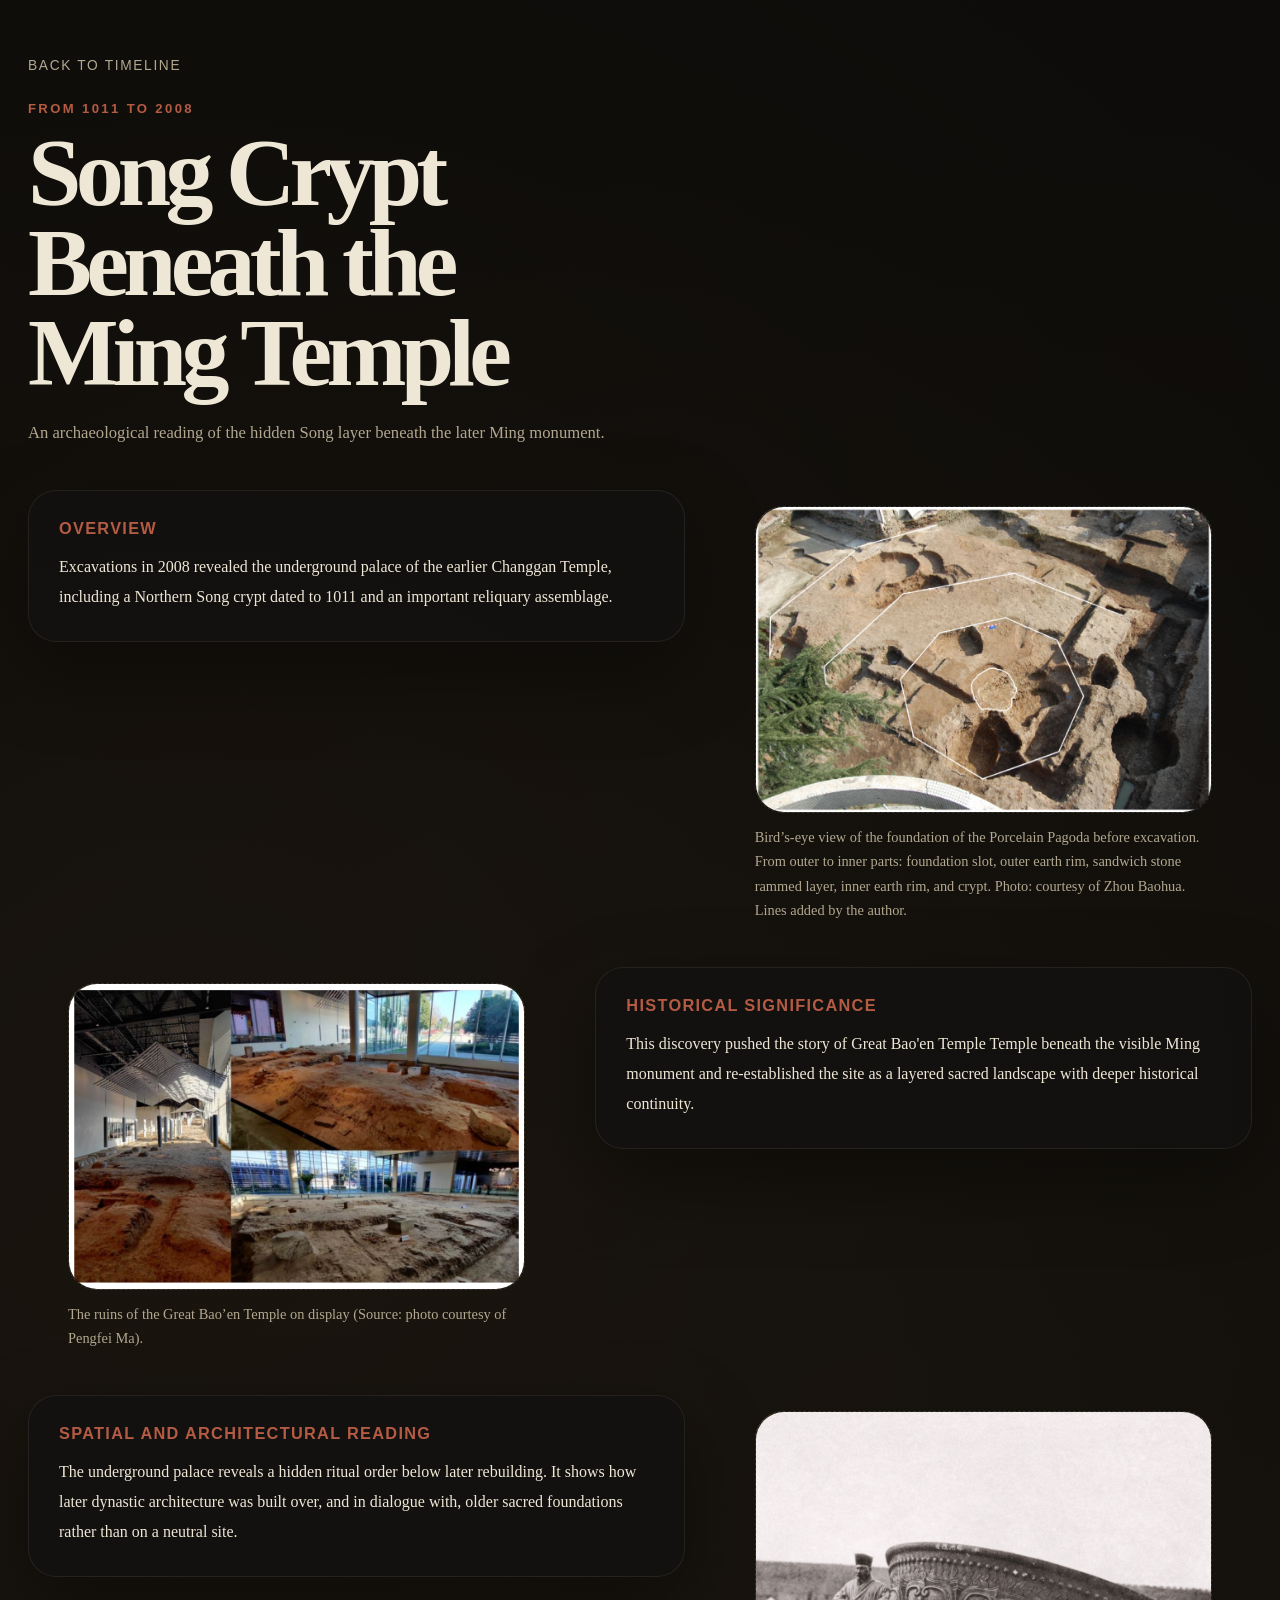
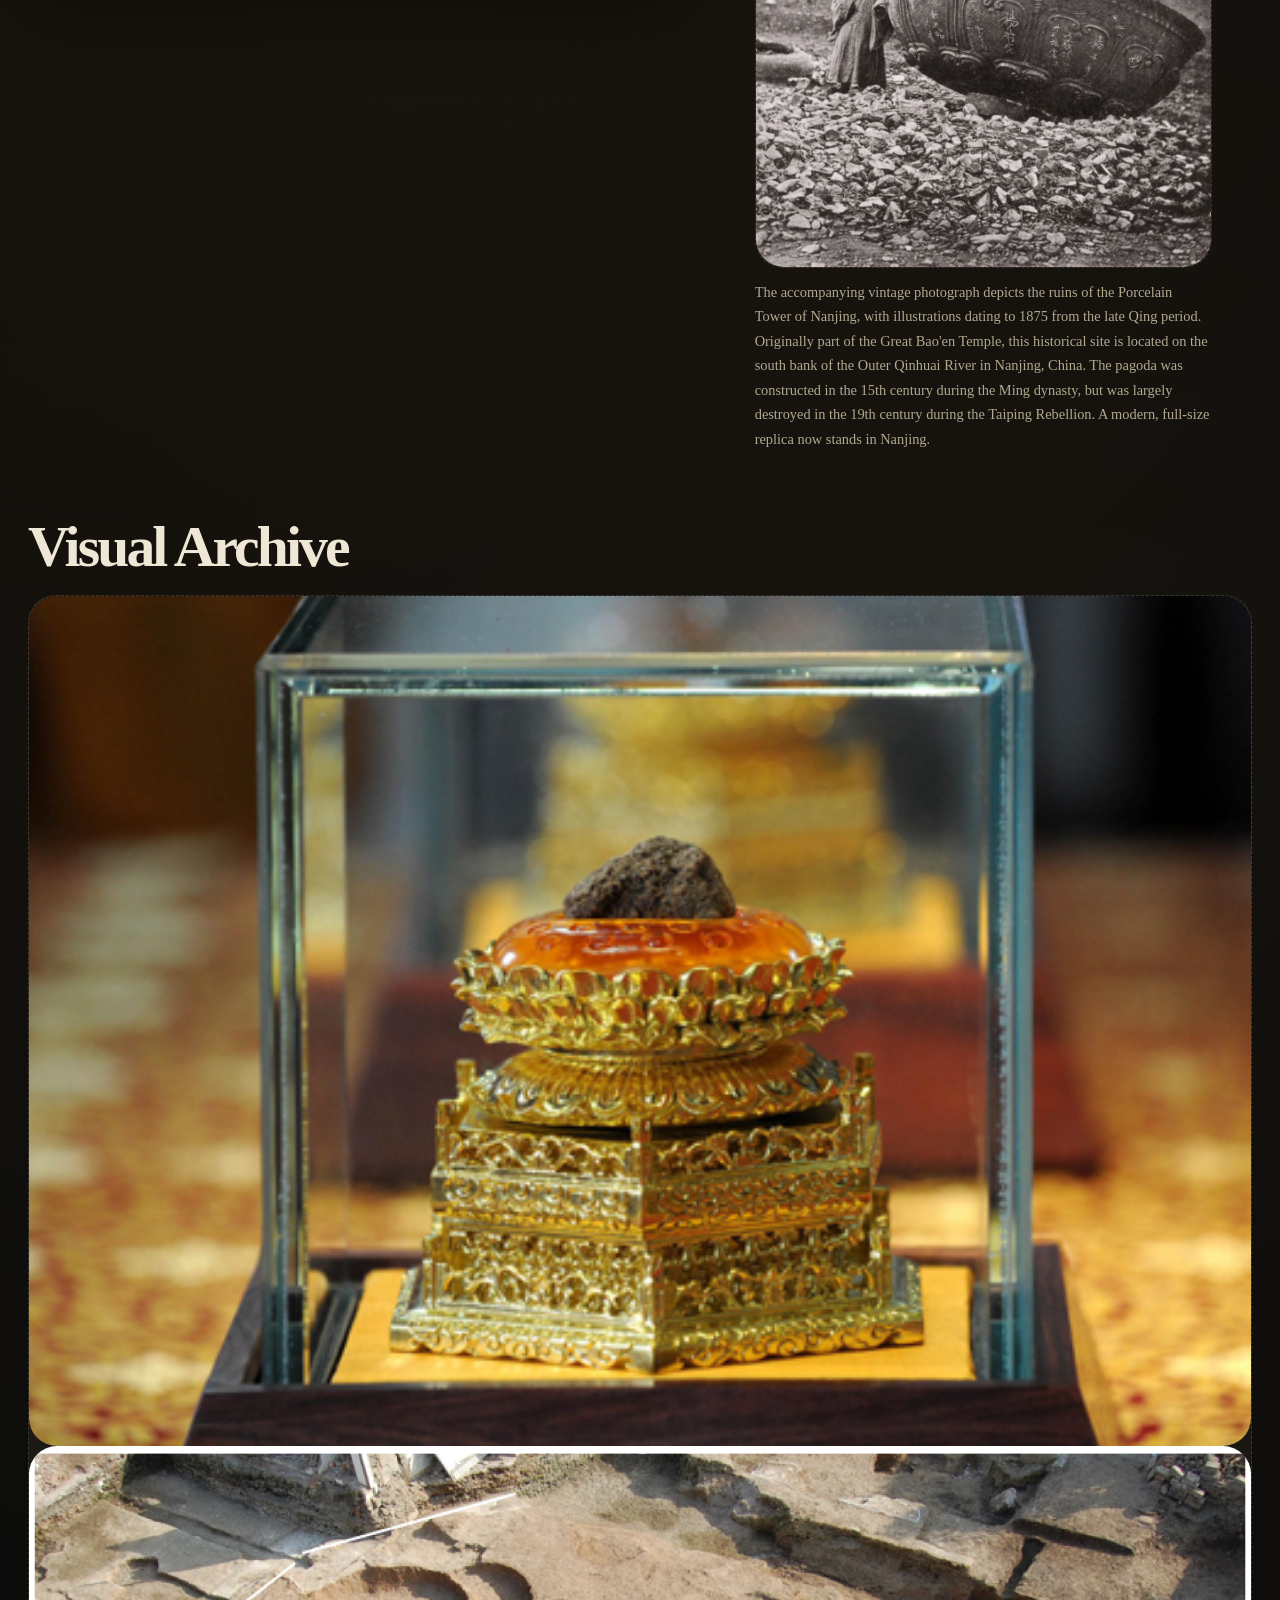
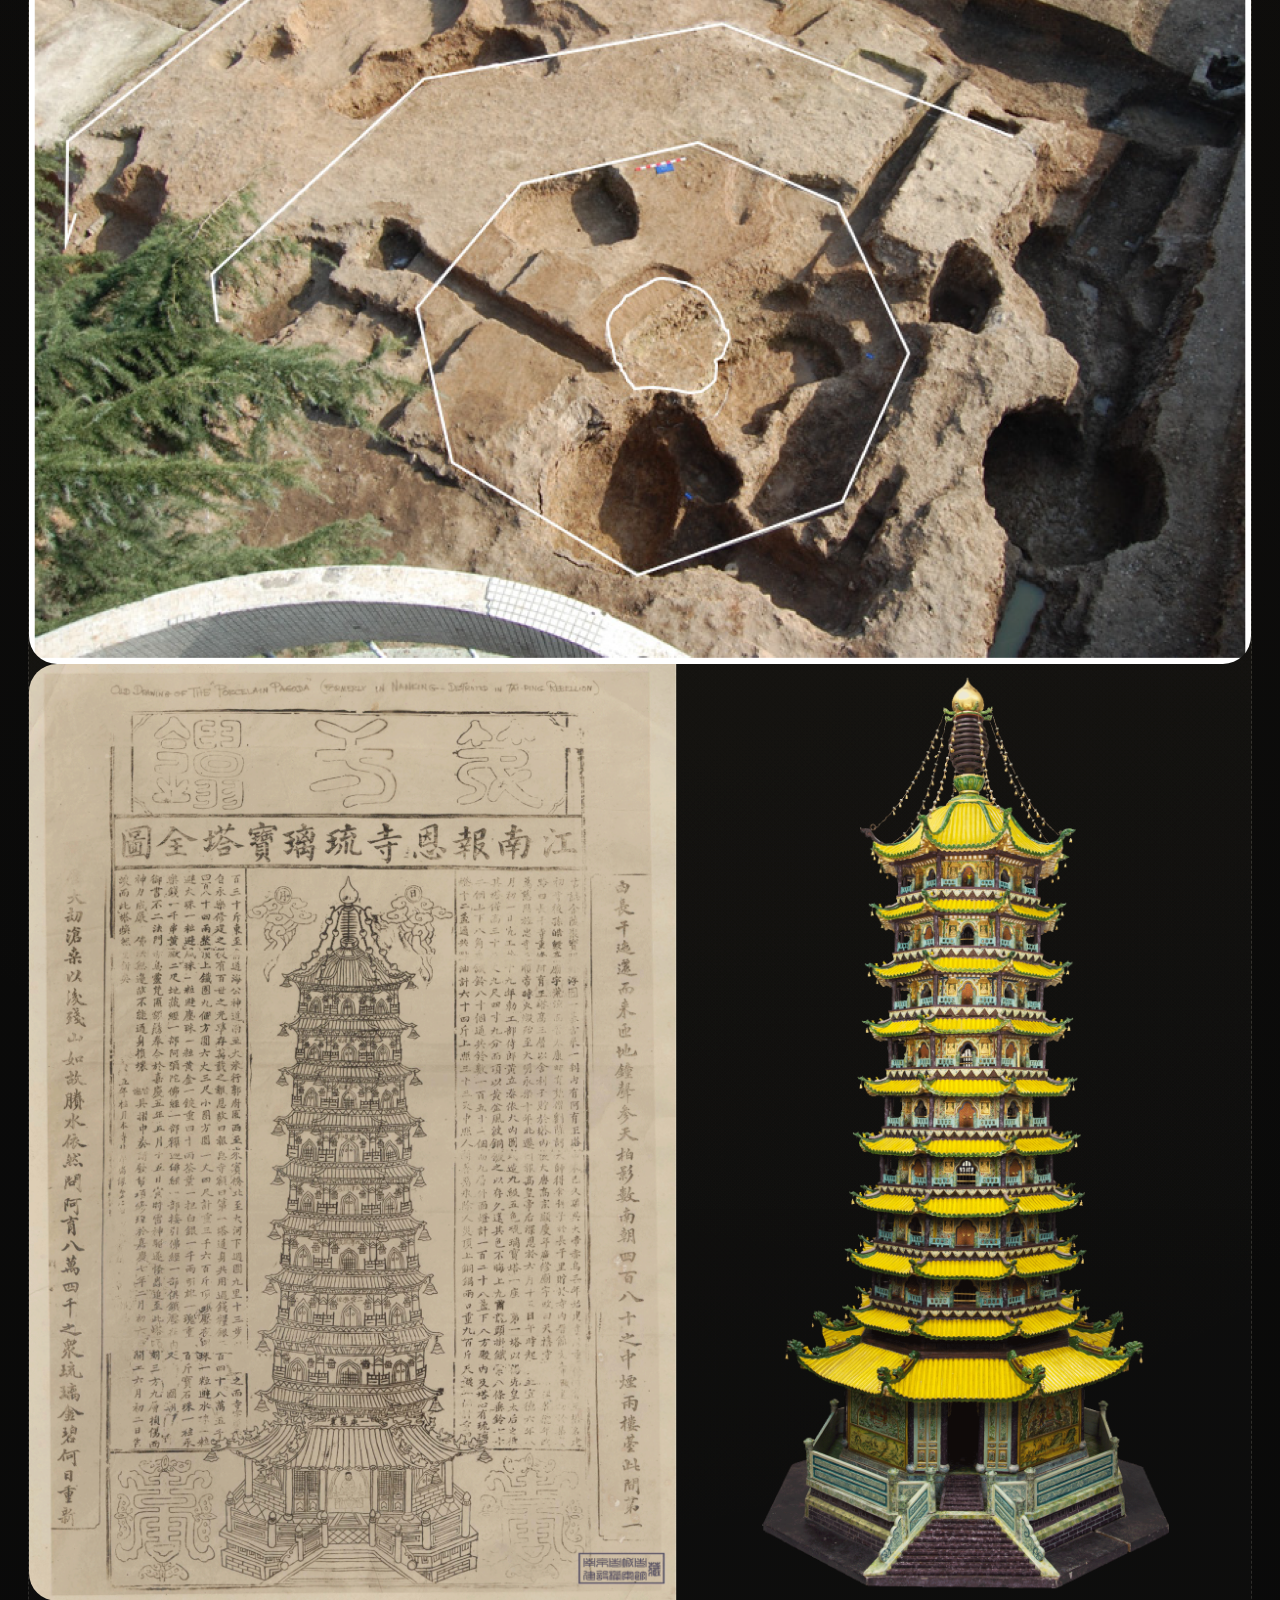
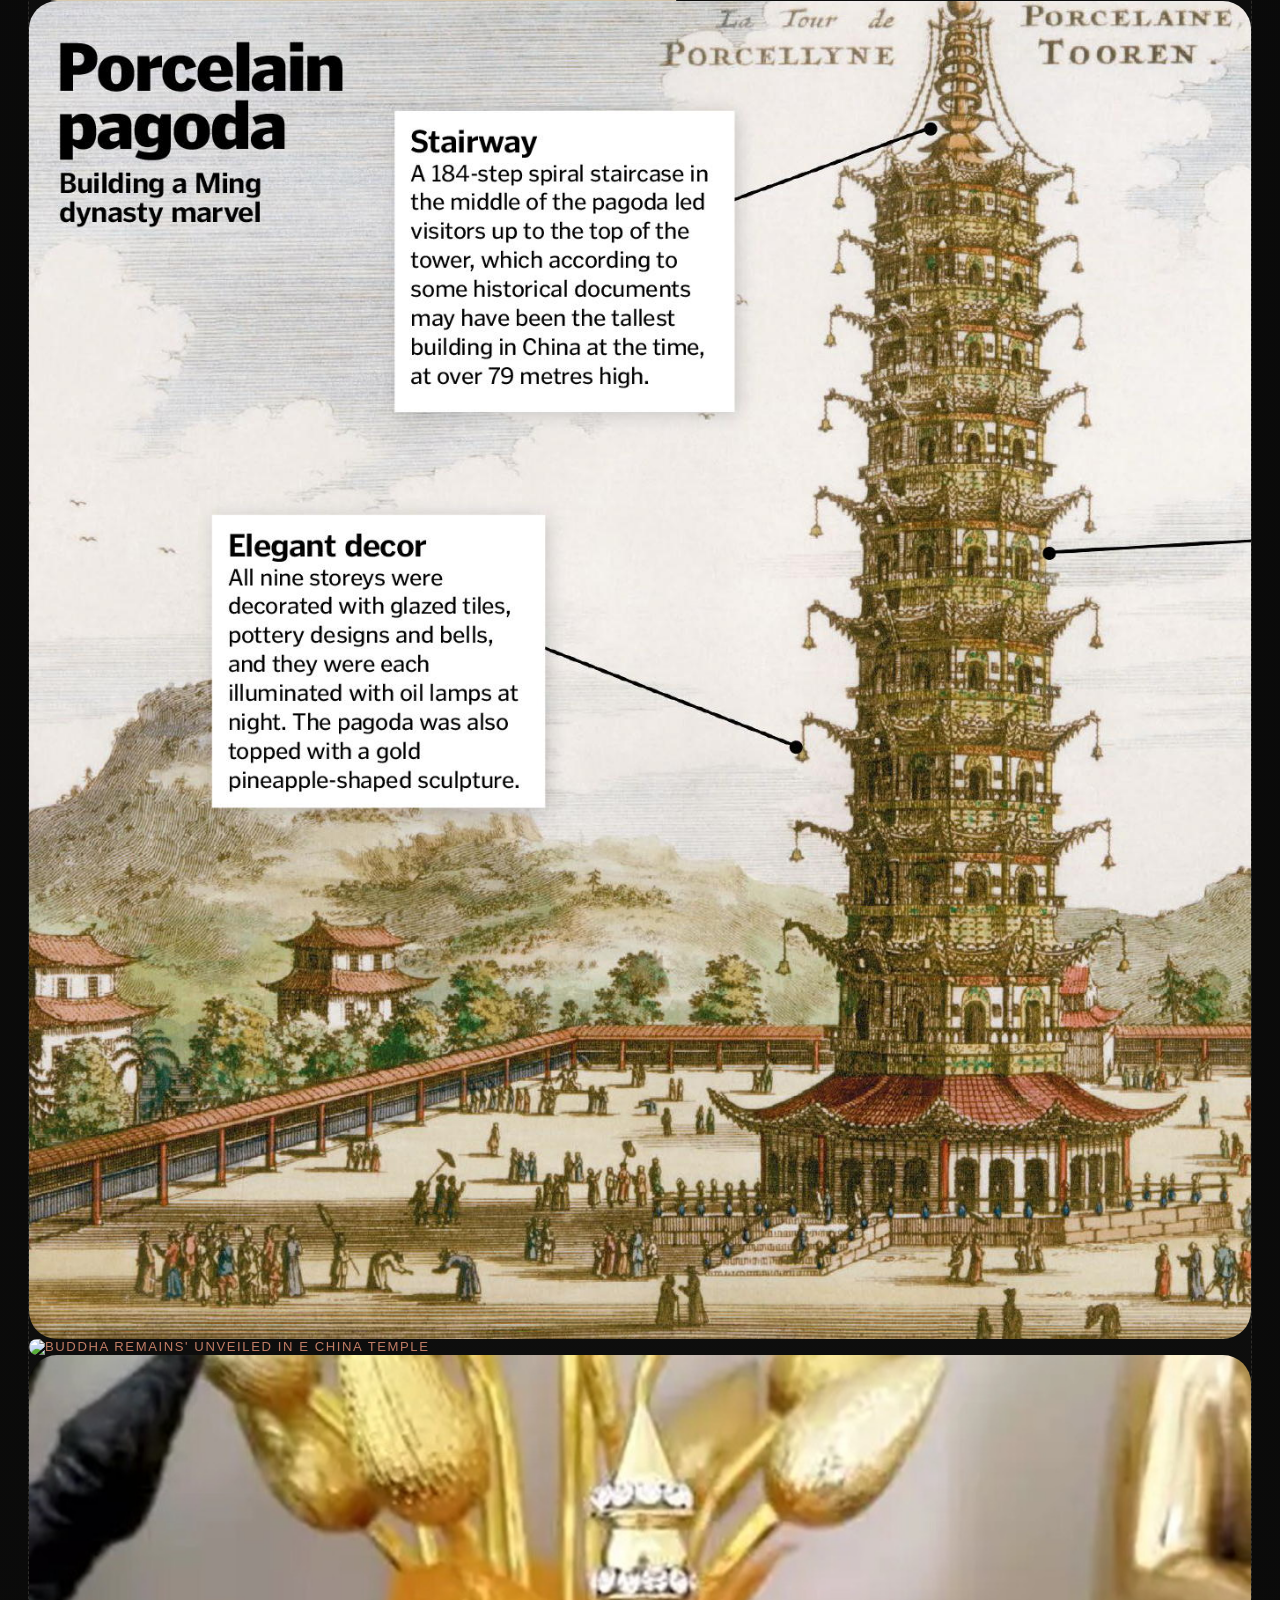
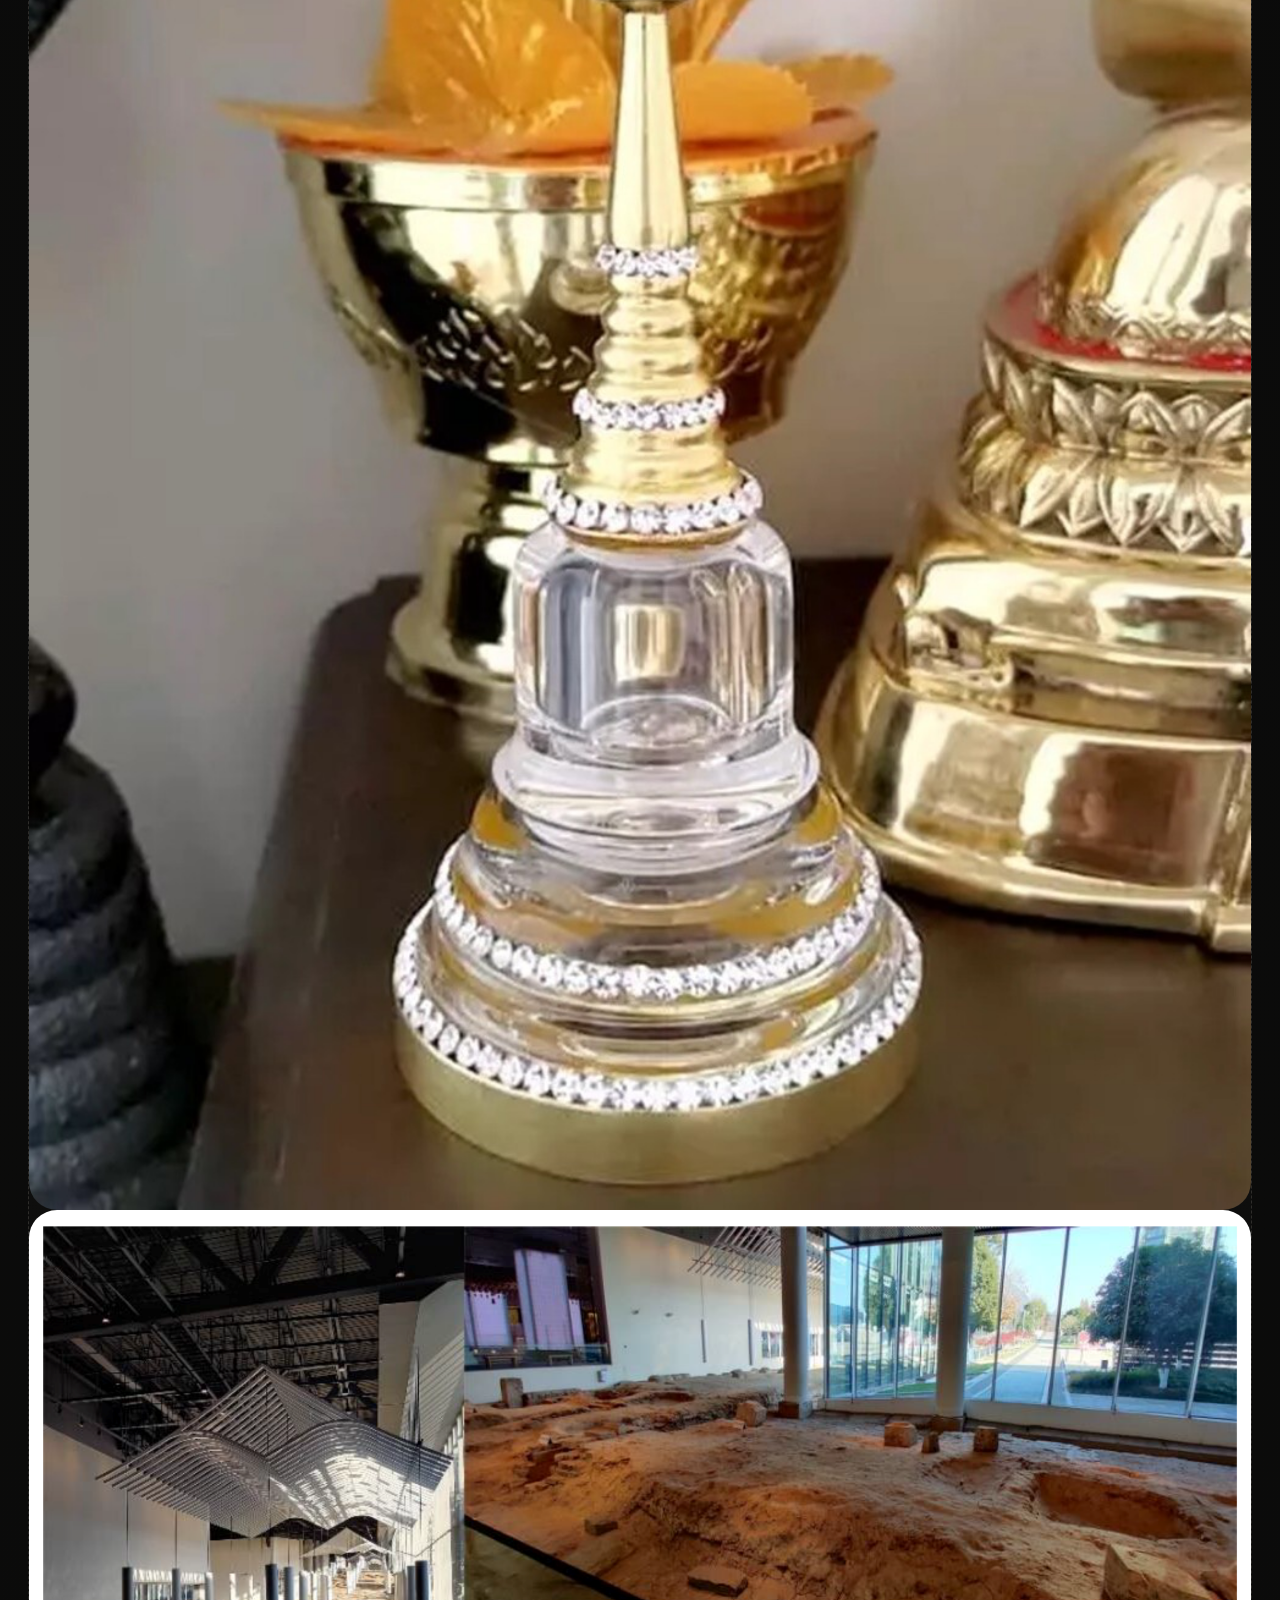
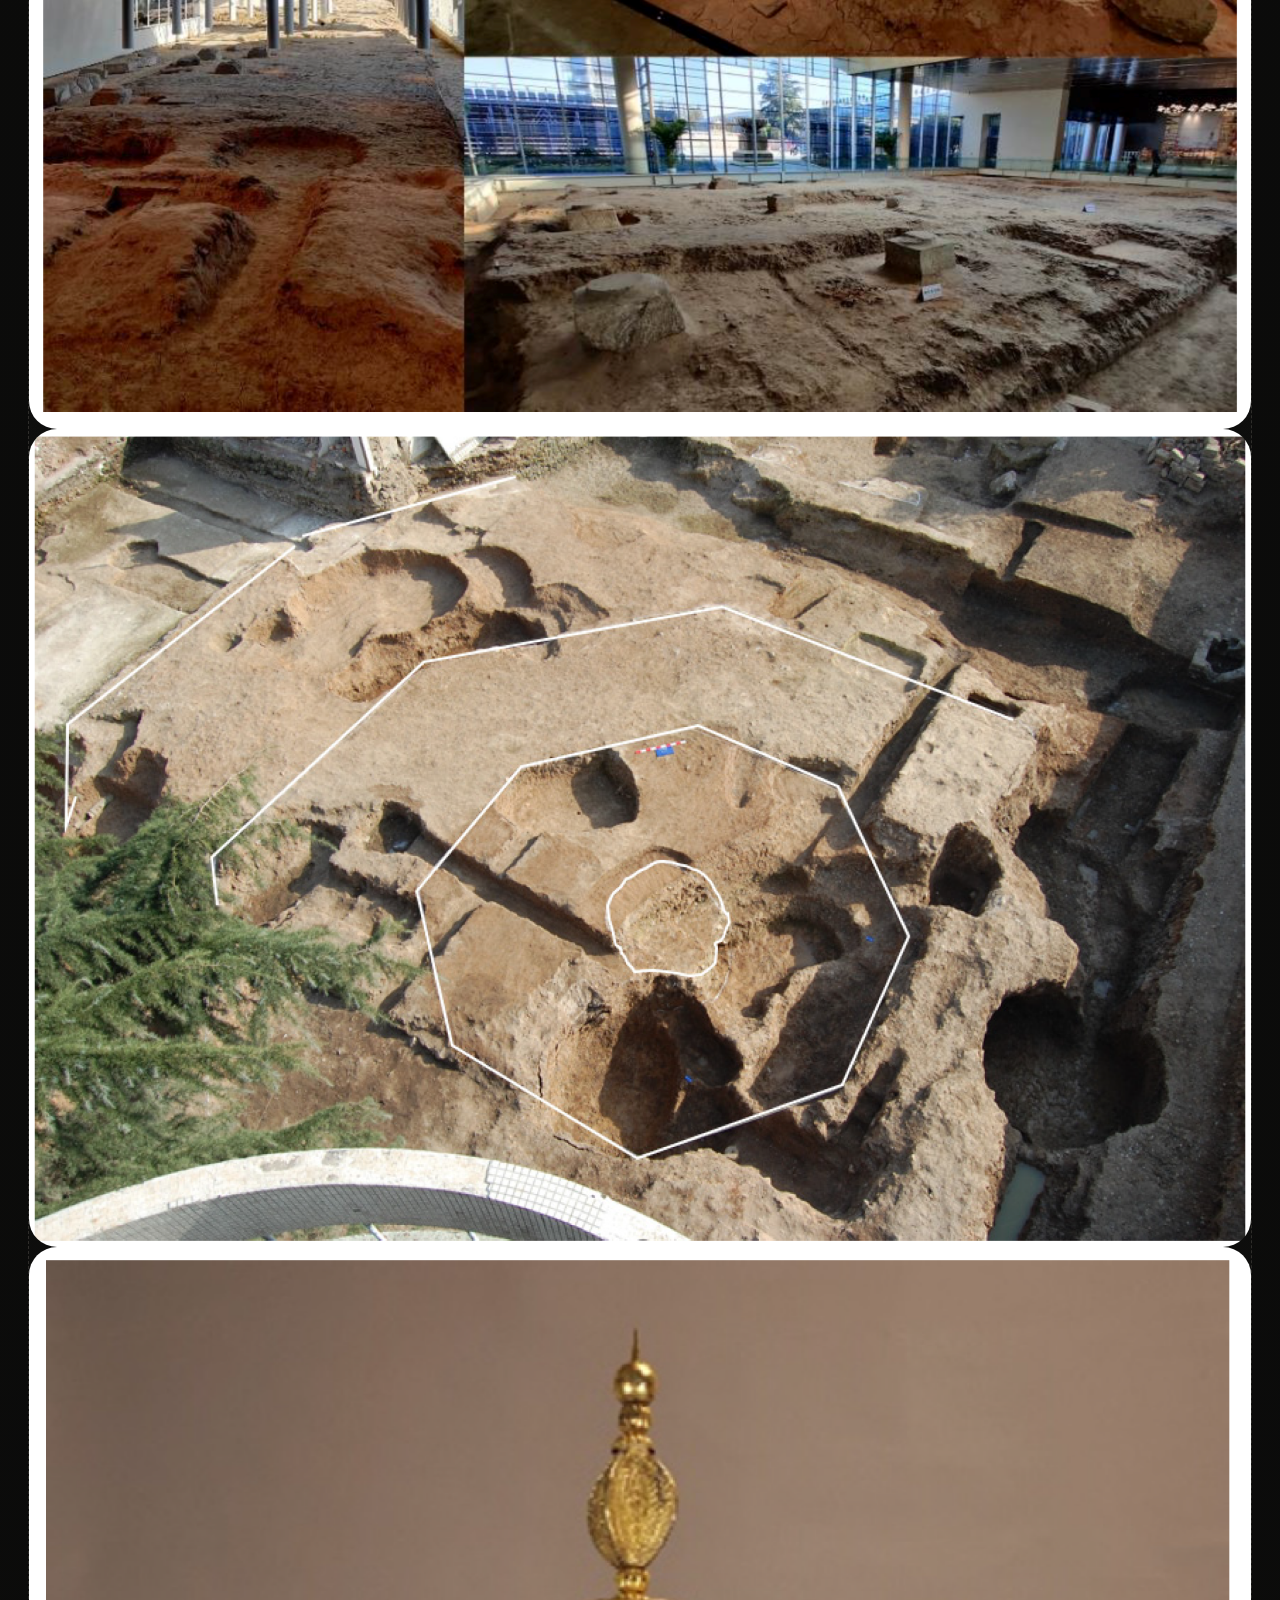
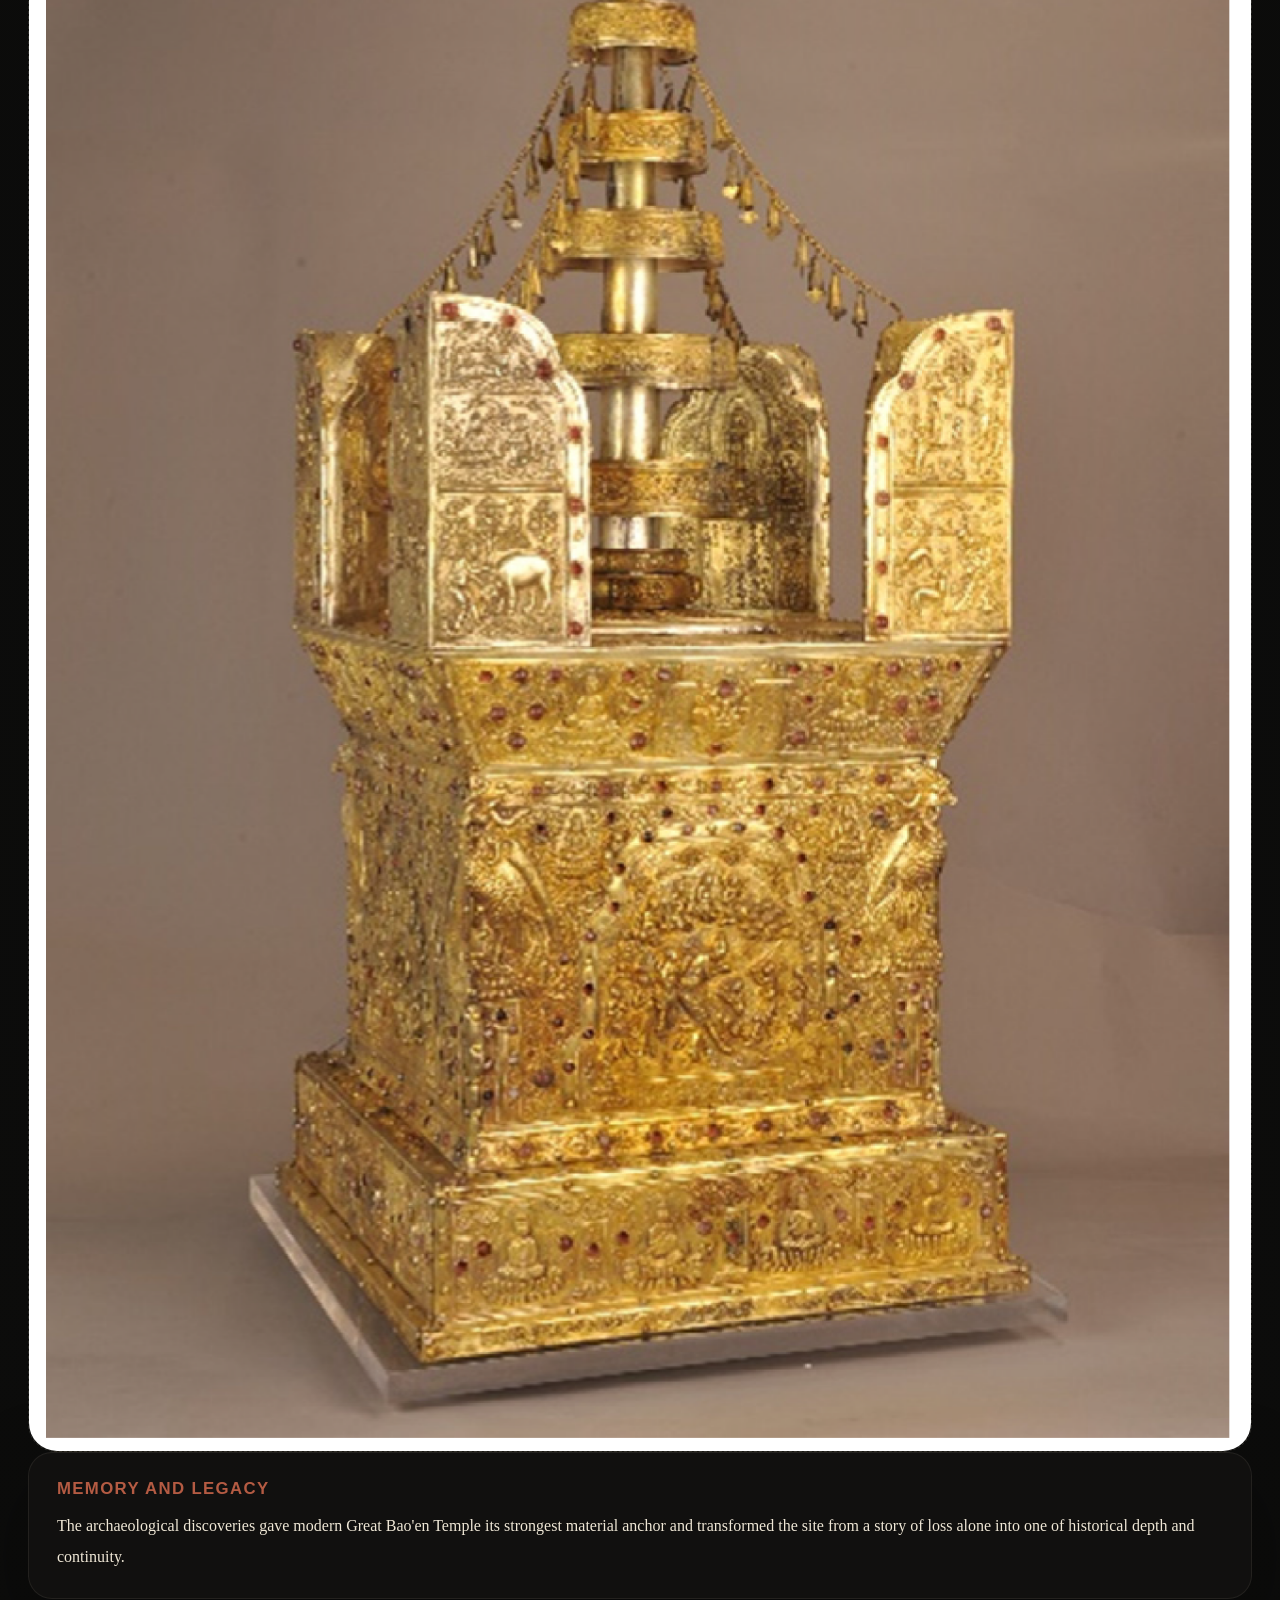
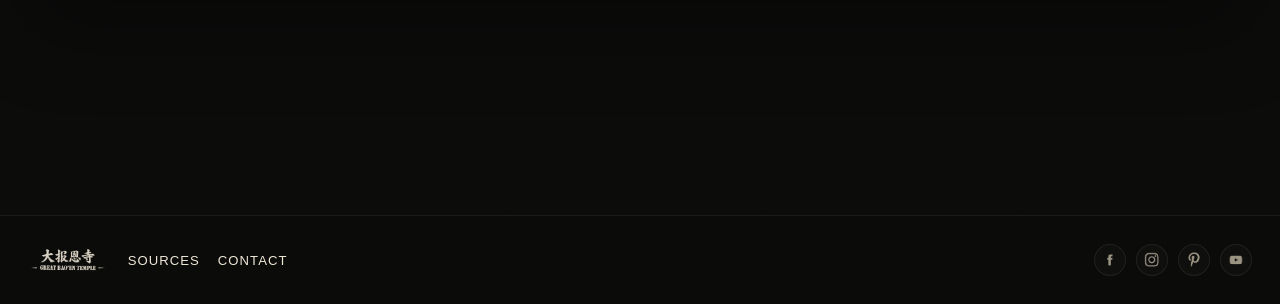
==== commit 6d101db9: "Update ancient.html" ====
--- a/ancient.html
+++ b/ancient.html
@@ -60,7 +60,9 @@
     </section>
 
     <section class="era-section">
-      <h2 class="era-section-title">
+      <h2 class="era-section-title">Visual Archive</h2>
+        
+      <div class="era-wide-frame">
         <img src="https://kewusir.github.io/Da-Bao-en-Porcelain-Tower/photos/ancient/Buddharemains.jpg" alt="Buddha remains' unveiled in E China temple" />
         <img src="https://kewusir.github.io/Da-Bao-en-Porcelain-Tower/photos/ancient/Changgan_Monastery.png" alt="Thai Buddha Stupa Relic Container Acrylic Crystal Casket 4 Display Case Altar" />
         <img src="https://kewusir.github.io/Da-Bao-en-Porcelain-Tower/photos/ancient/700.png" alt="Buddha remains' unveiled in E China temple" />
@@ -70,8 +72,7 @@
         <img src="https://kewusir.github.io/Da-Bao-en-Porcelain-Tower/photos/ancient/Urban_Heritage.png" alt="Buddha remains' unveiled in E China temple" />
         <img src="https://kewusir.github.io/Da-Bao-en-Porcelain-Tower/photos/ancient/Changgan_Monastery.png" alt="Buddha remains' unveiled in E China temple" />
         <img src="https://kewusir.github.io/Da-Bao-en-Porcelain-Tower/photos/ancient/stupa2.png" alt="Buddha remains' unveiled in E China temple" />
-      </h2>
-      <div class="era-wide-frame">Place period image here</div>
+      </div>
       <div class="era-panels">
         <section class="era-panel">
           <h2>Memory and Legacy</h2>
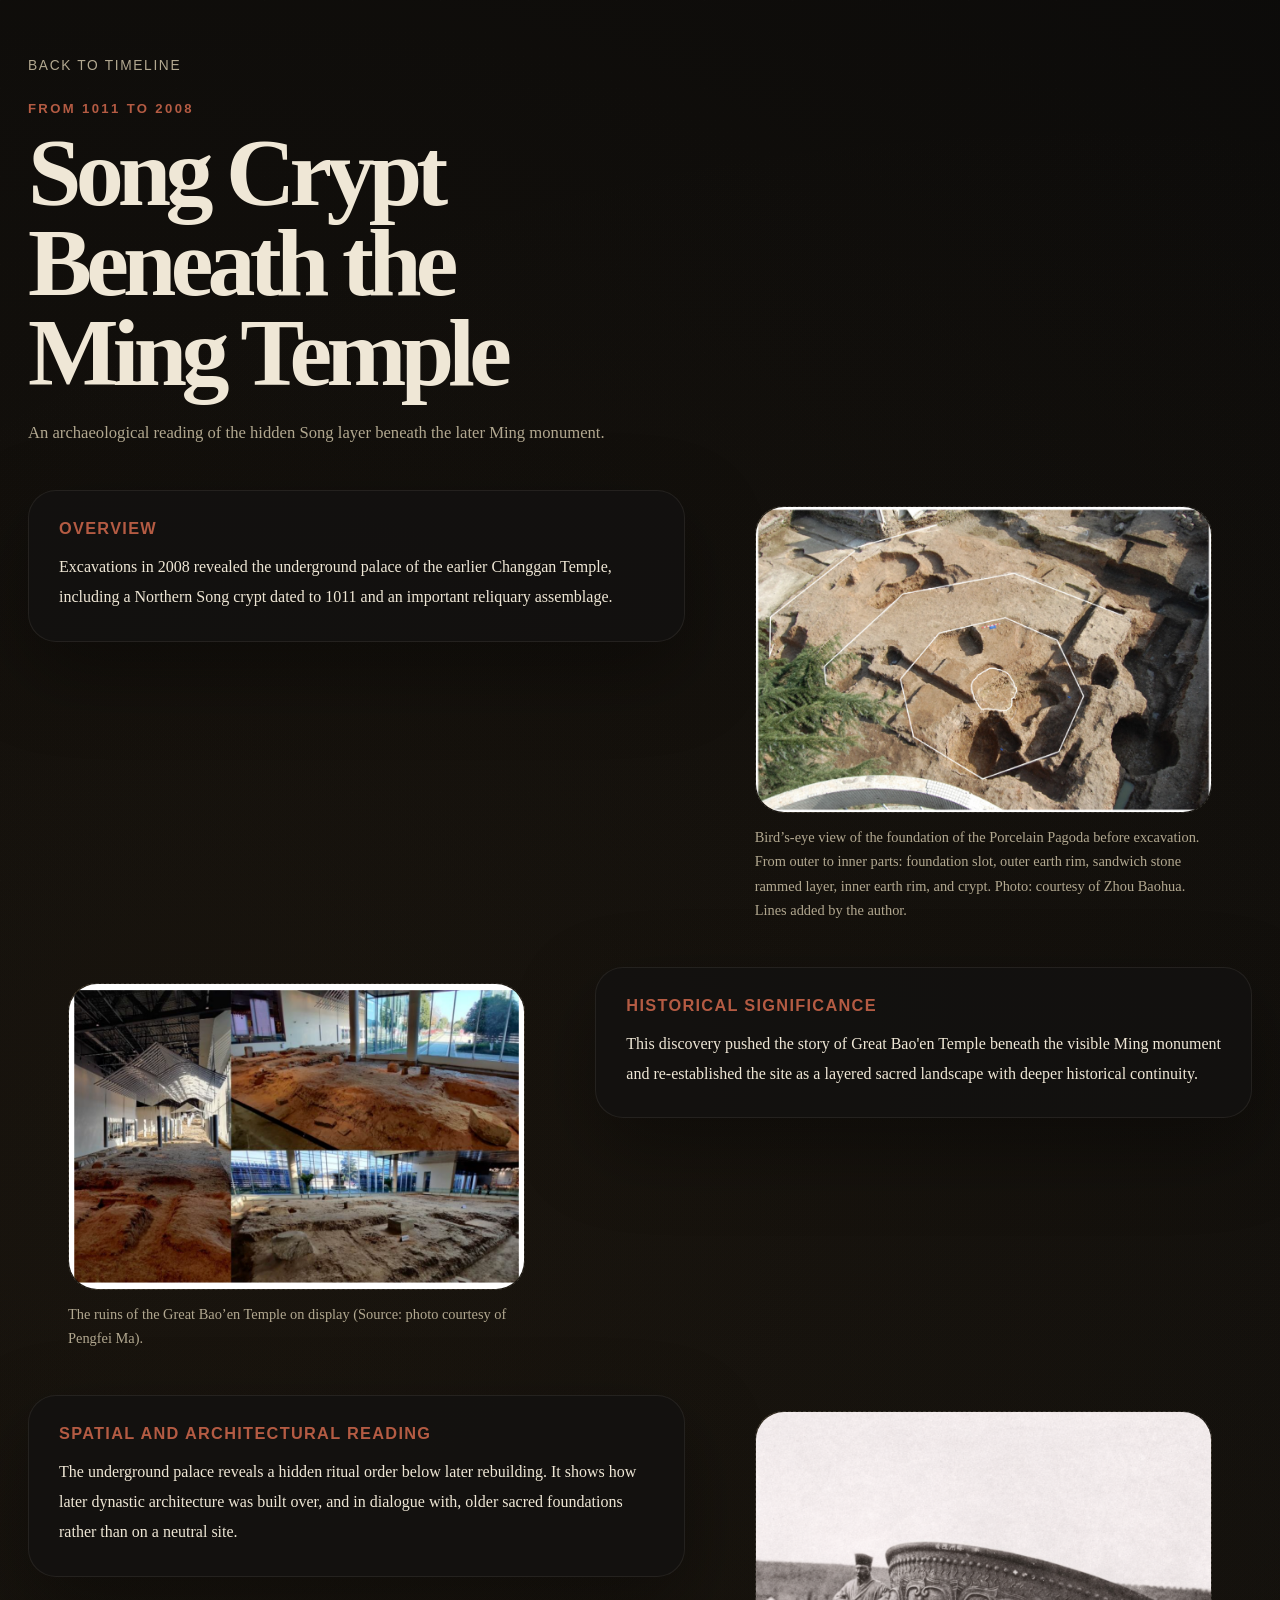
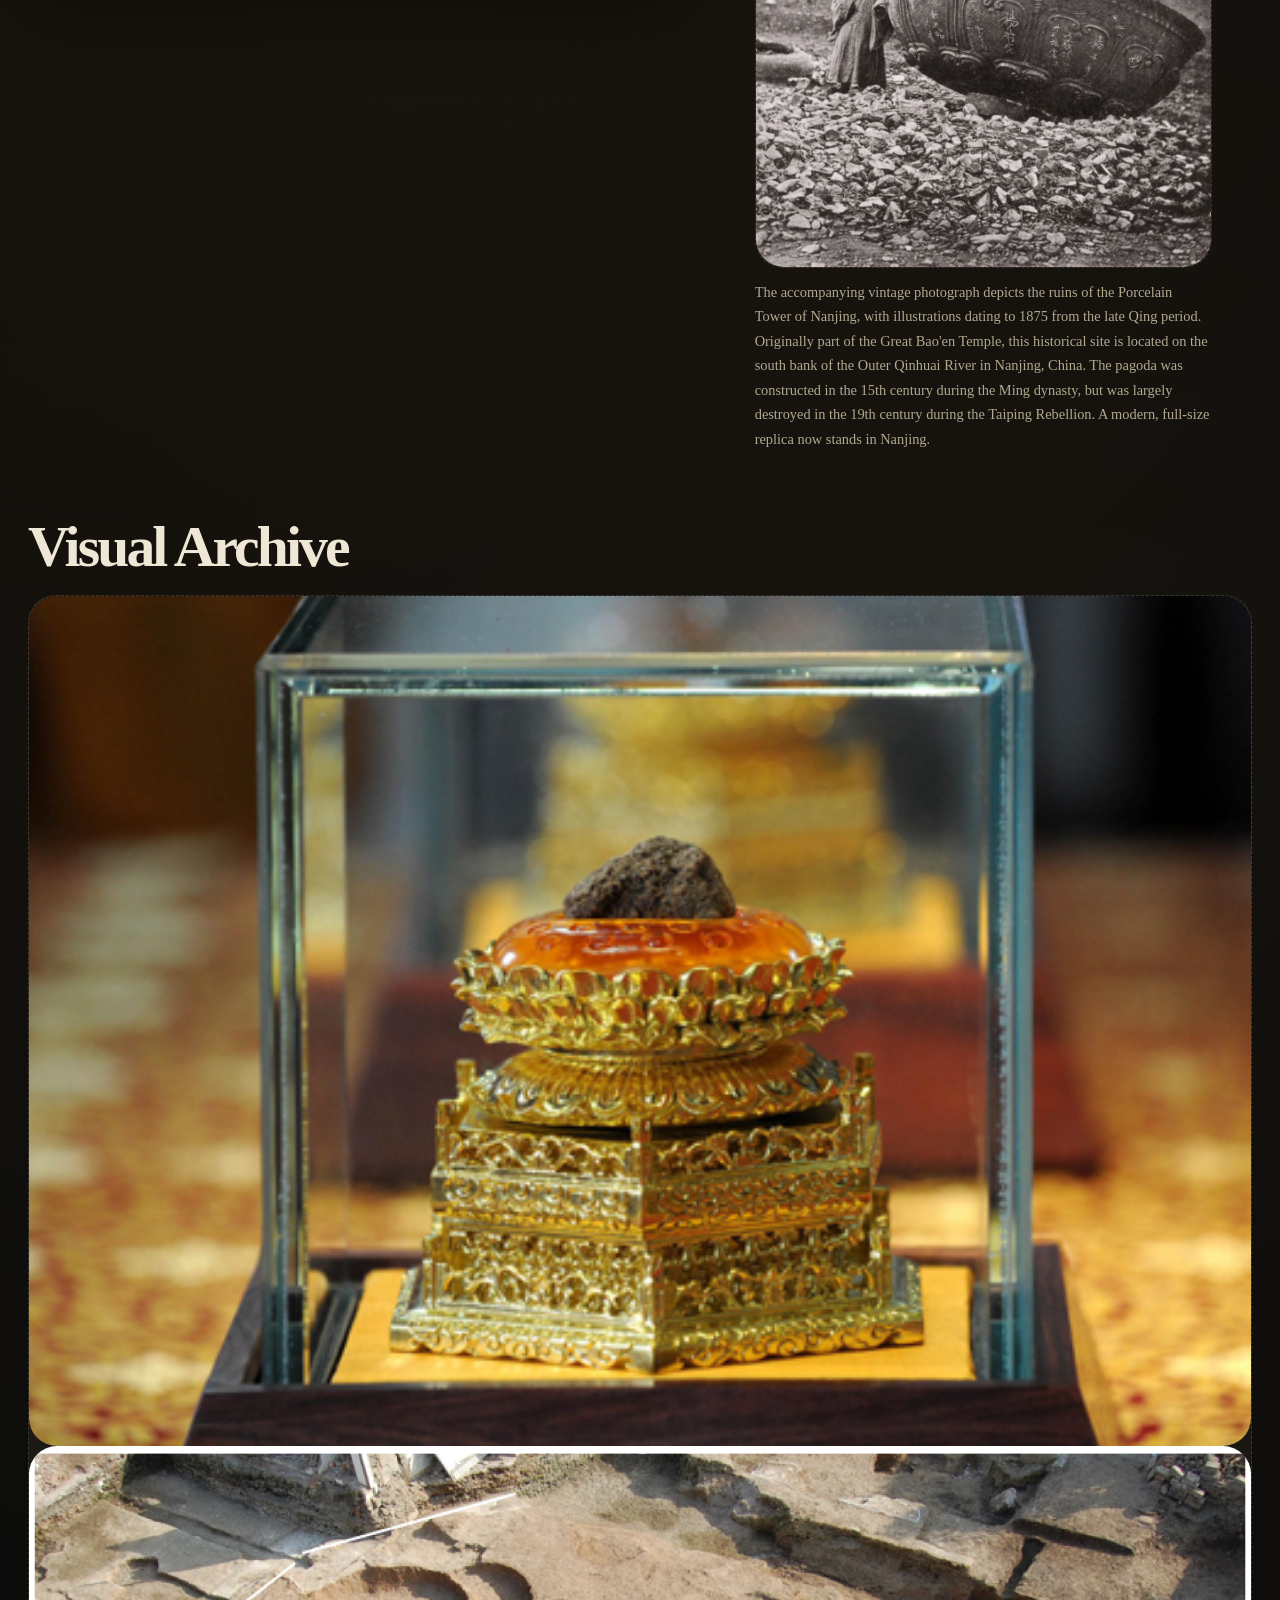
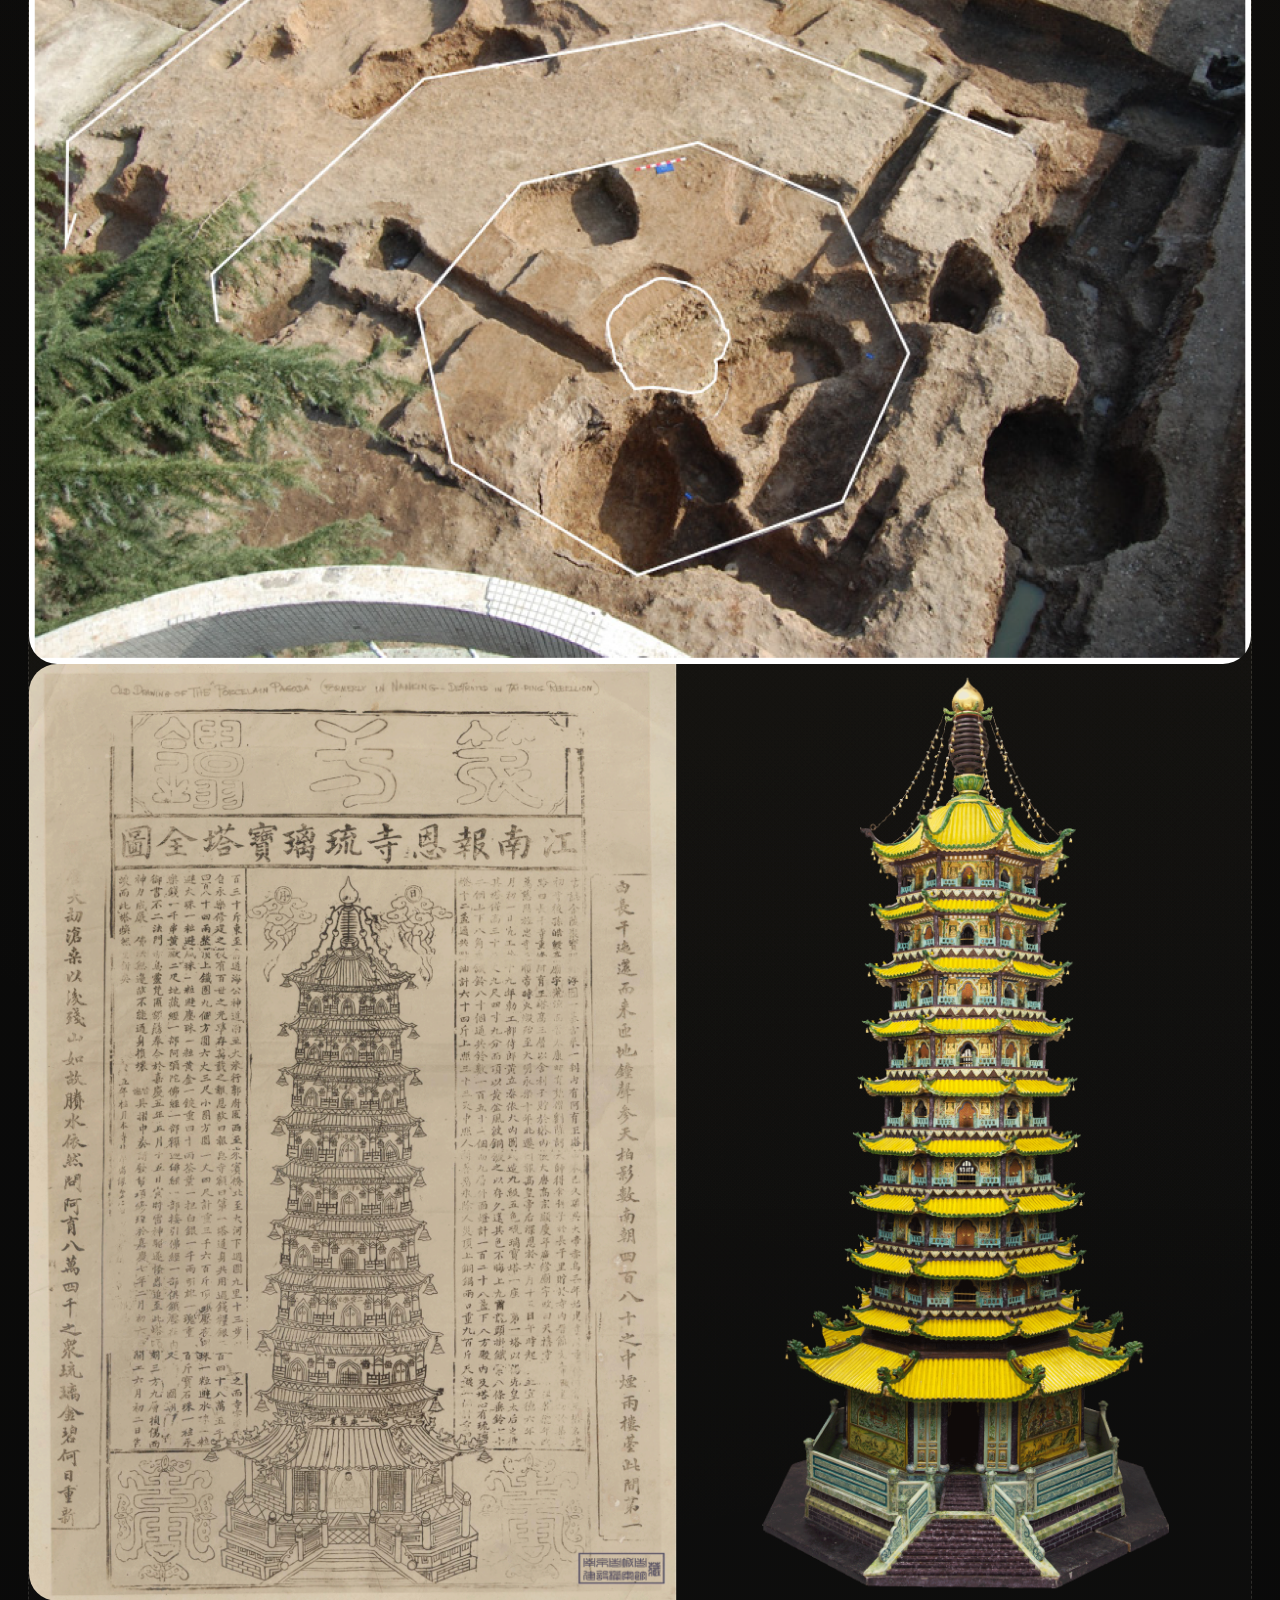
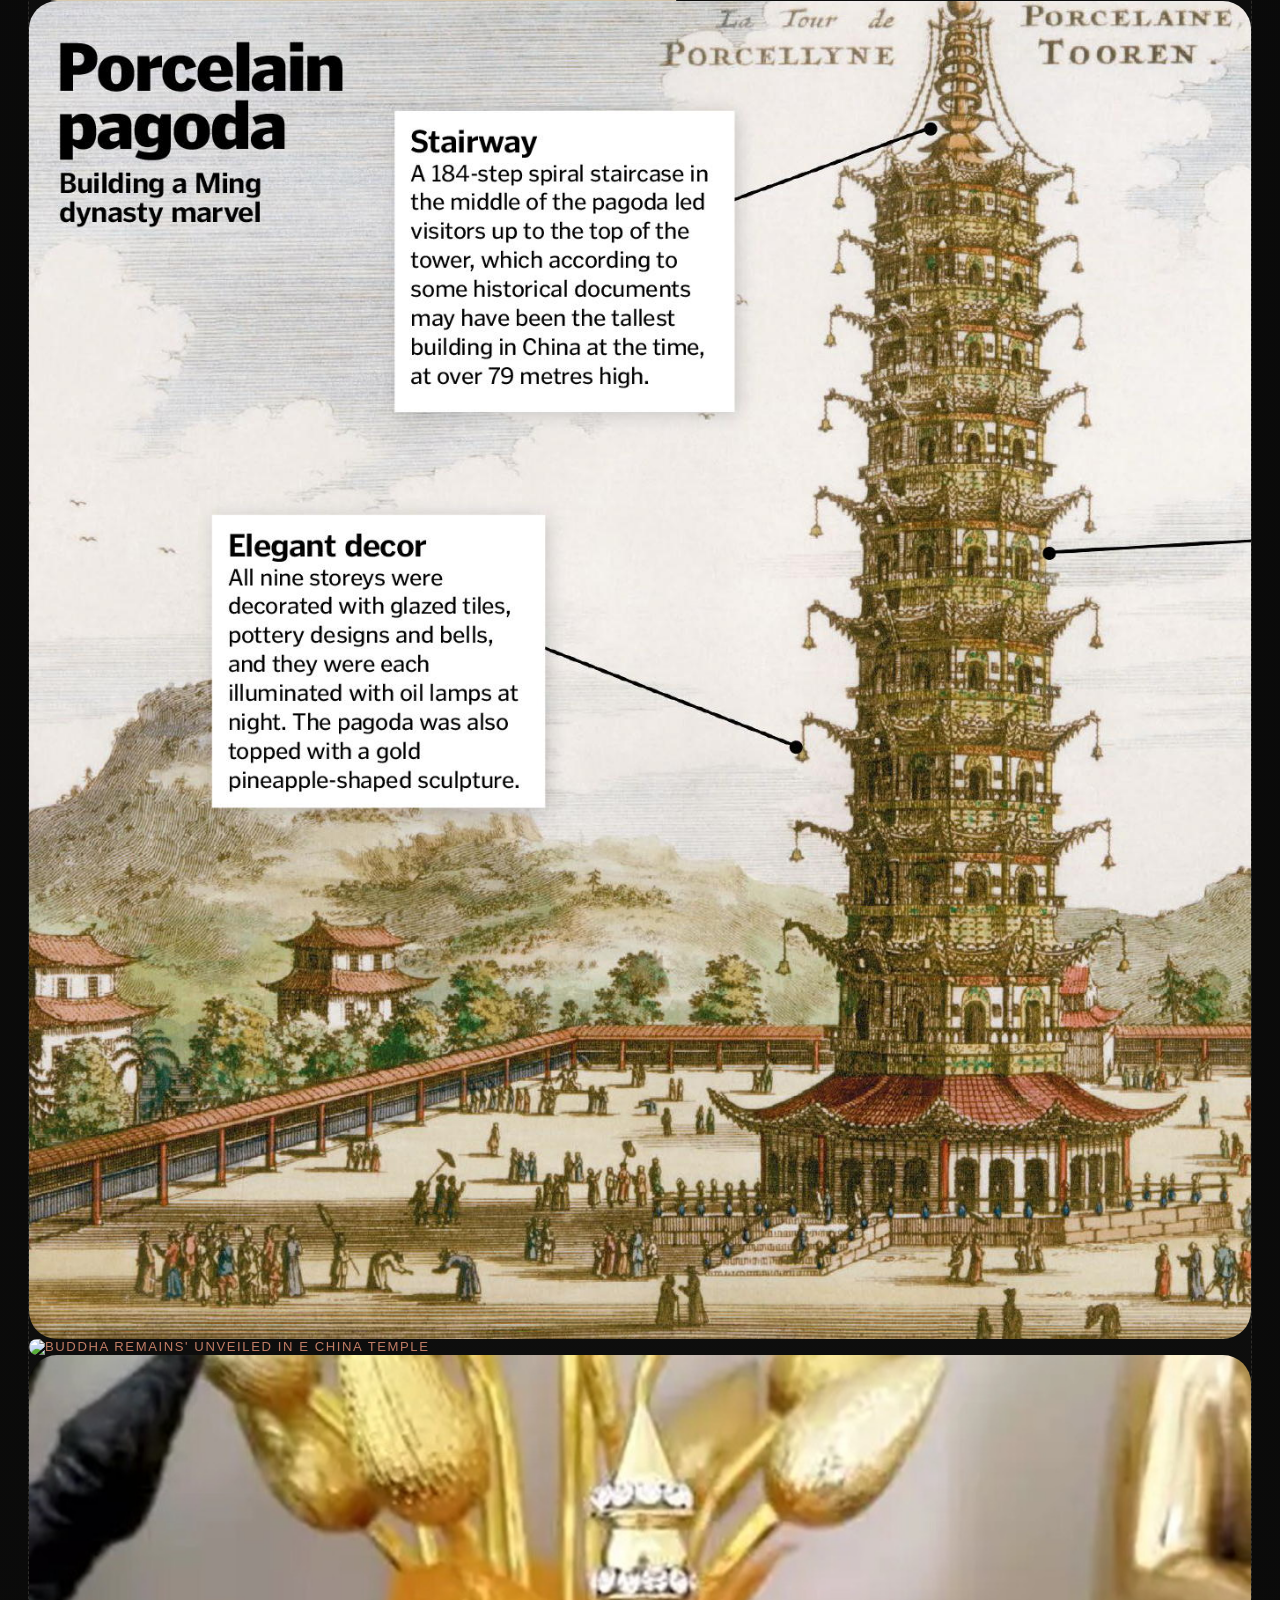
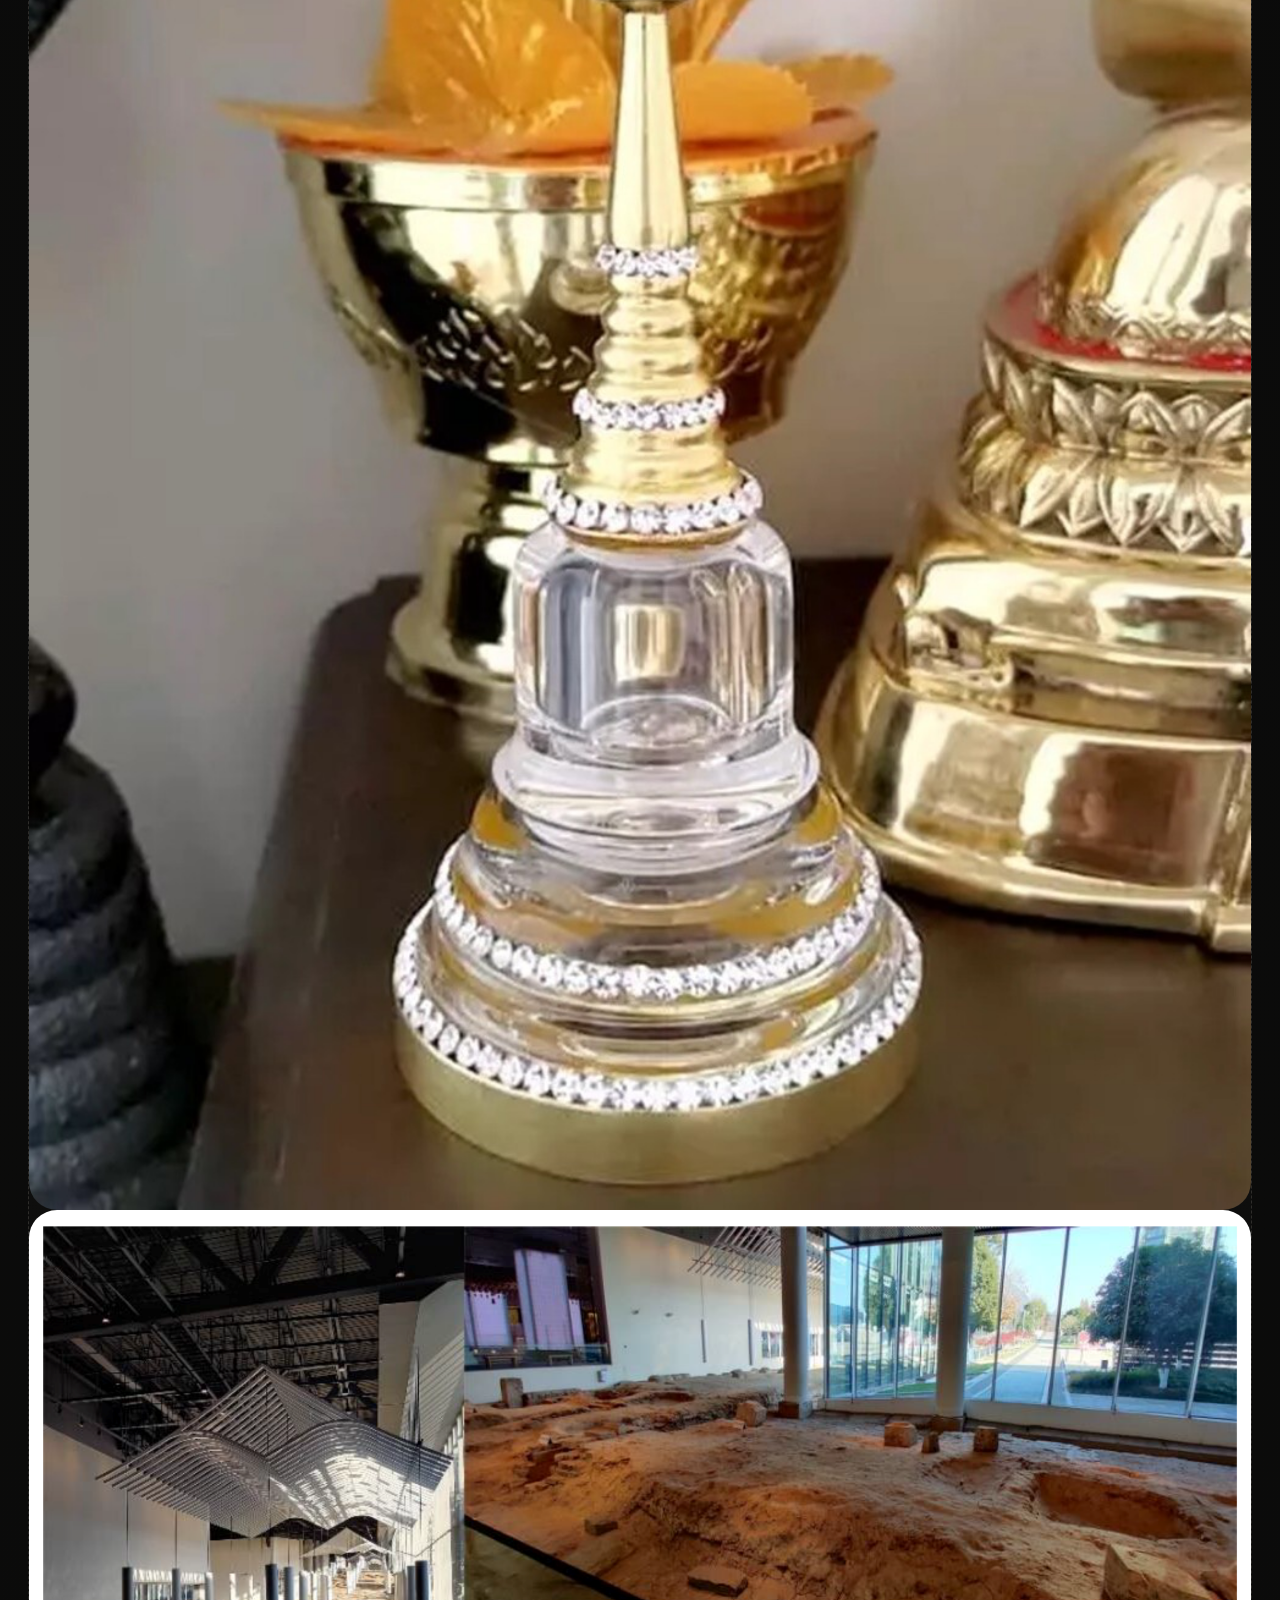
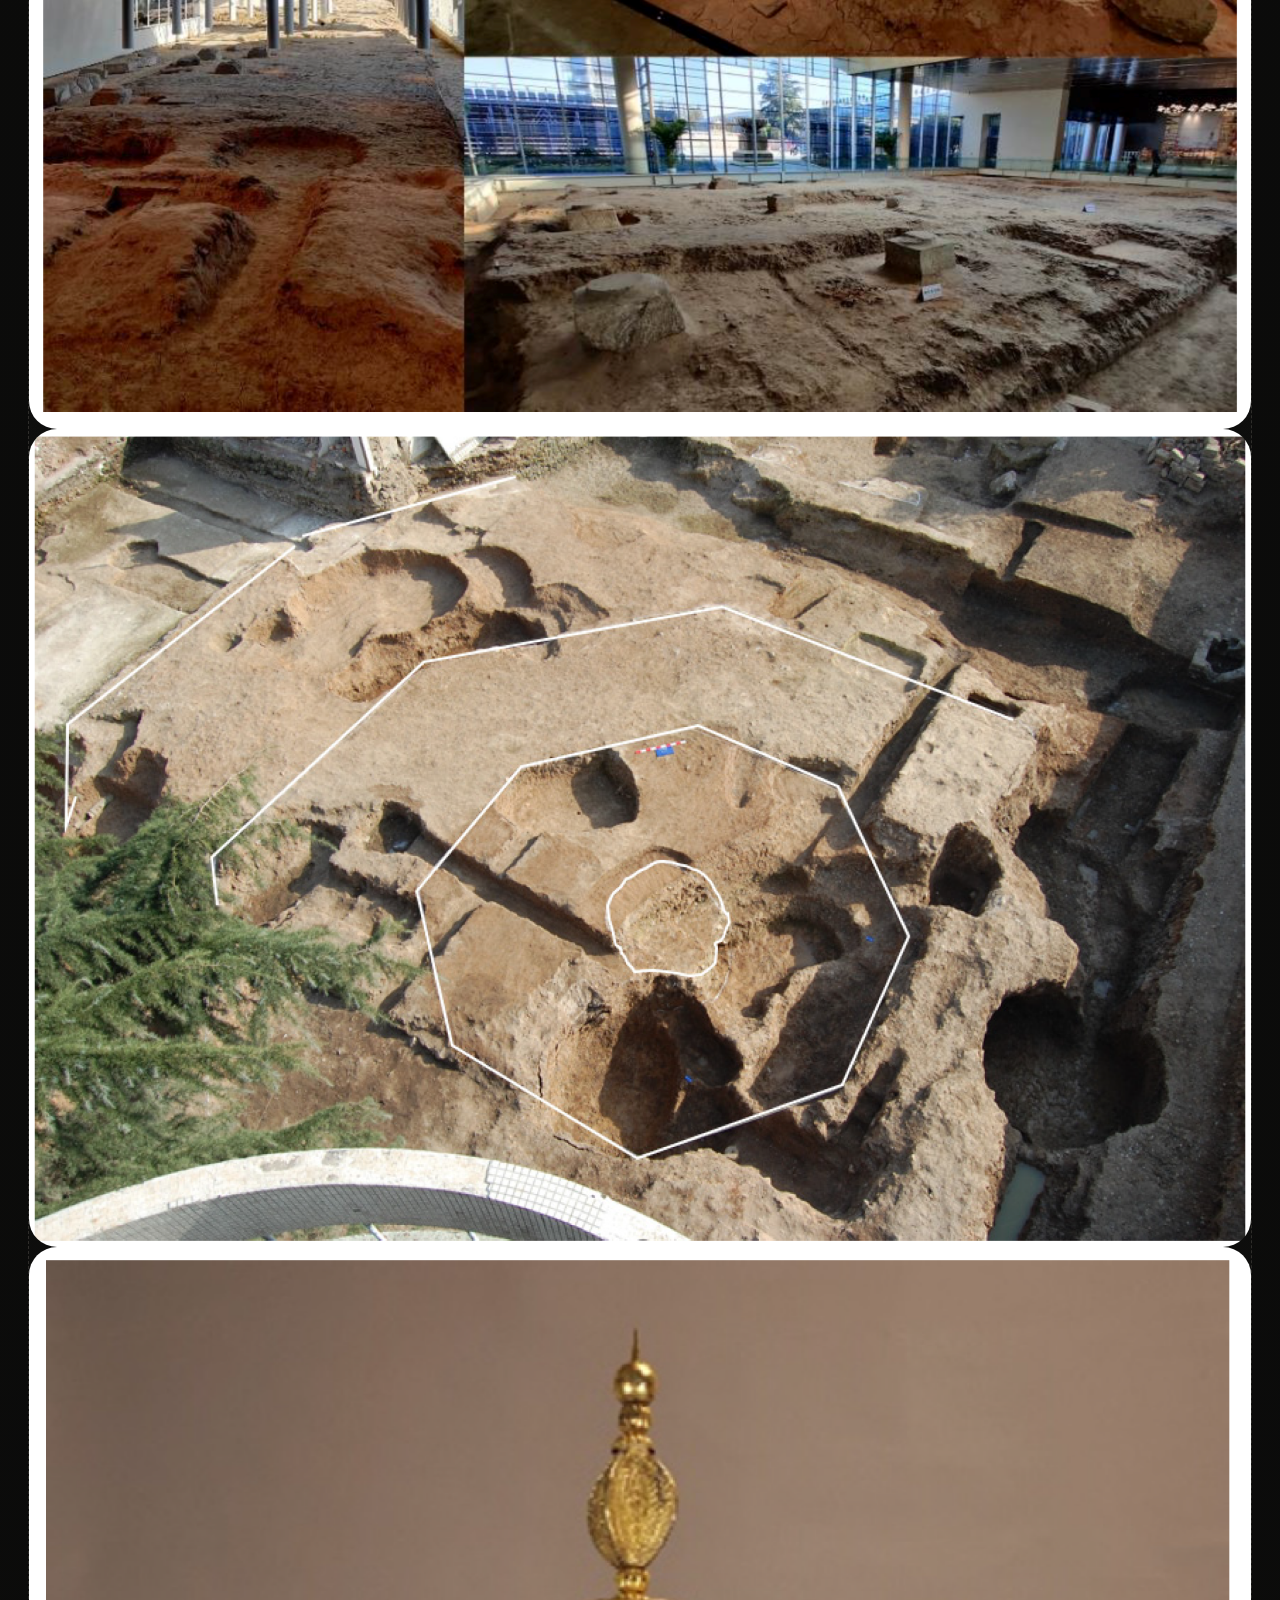
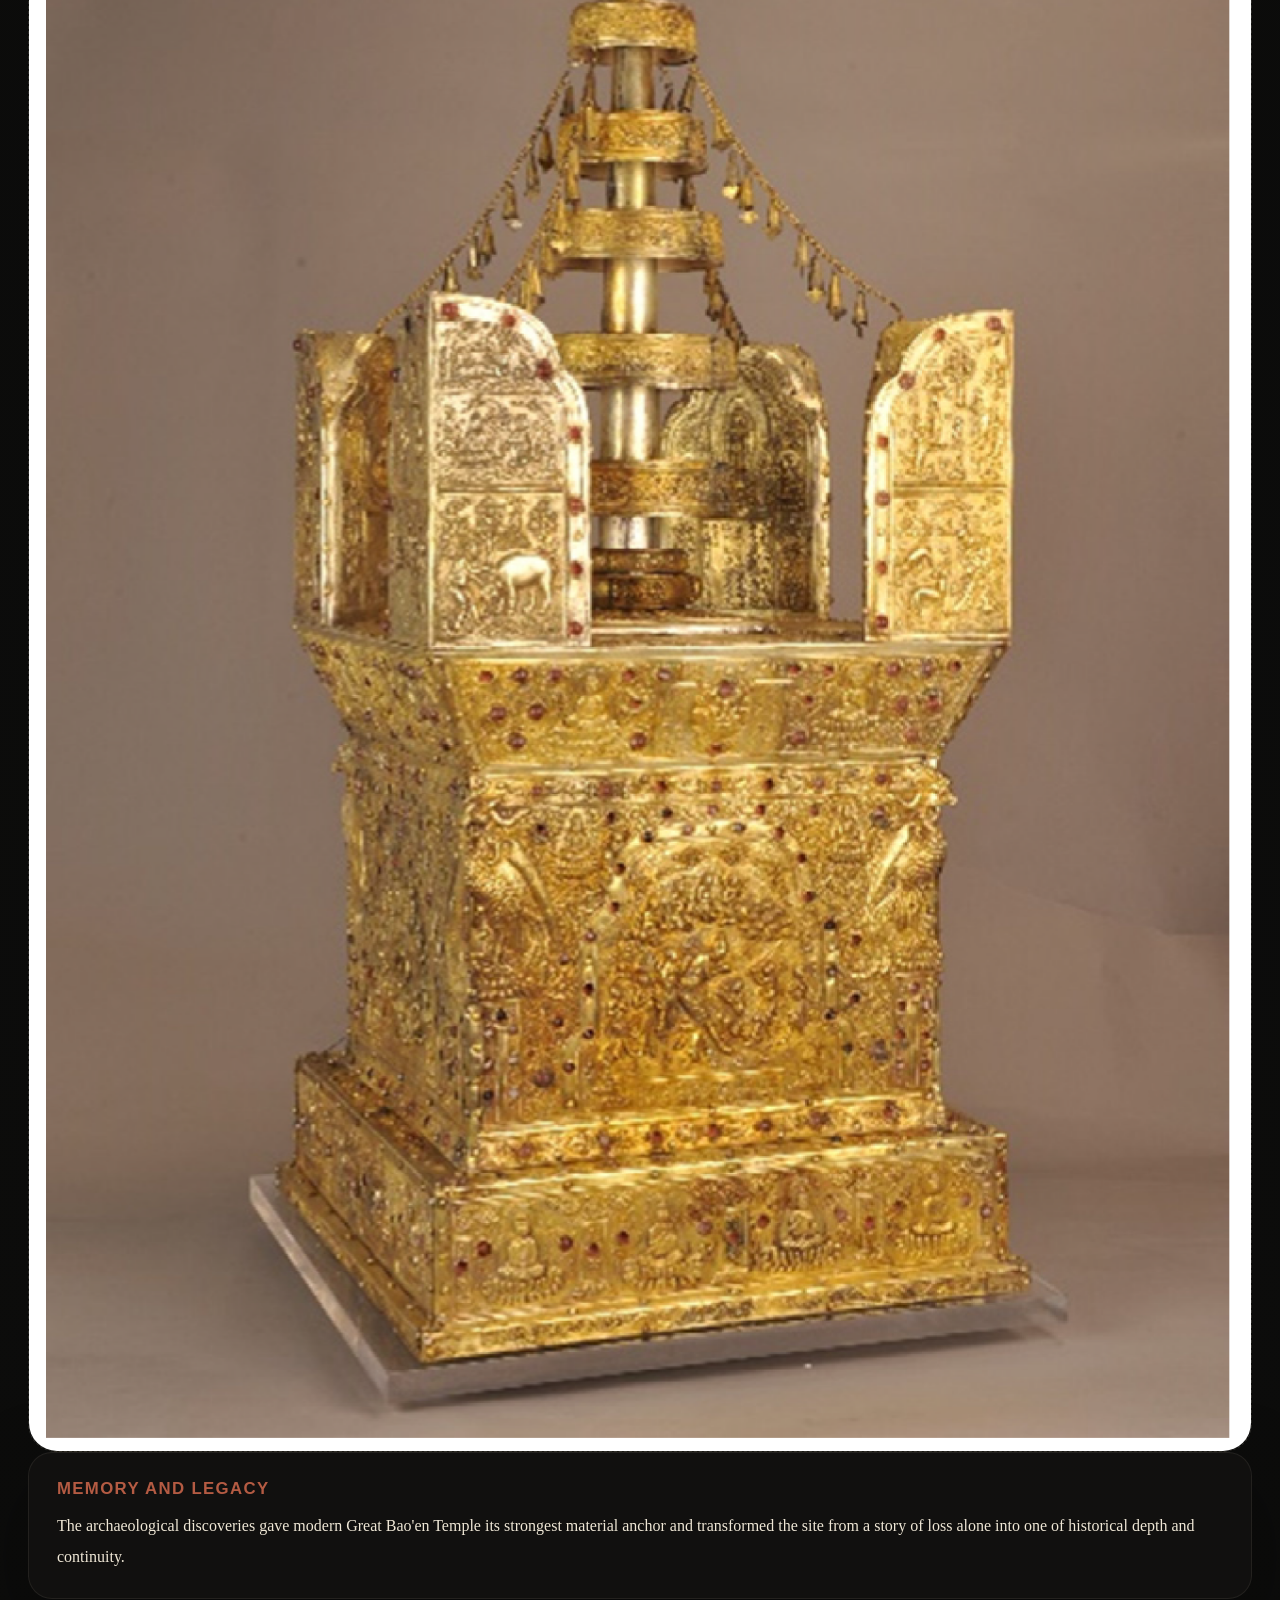
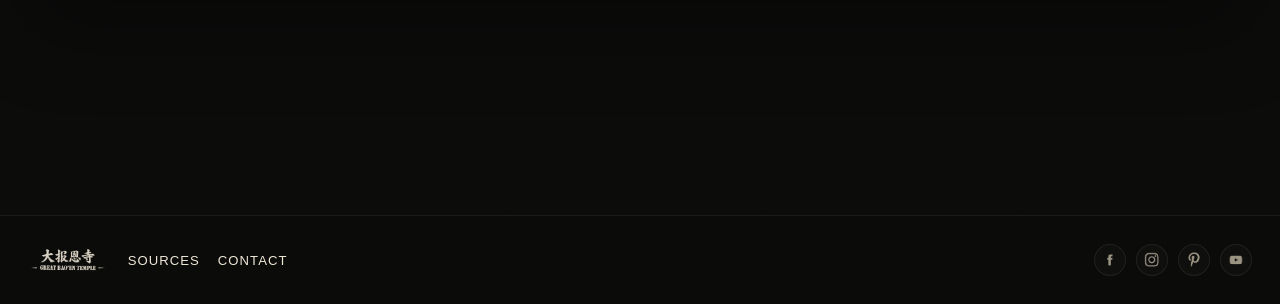
==== commit 59766efe: "Update ancient.html add chinese" ====
--- a/ancient.html
+++ b/ancient.html
@@ -5,6 +5,8 @@
   <meta charset="UTF-8" />
   <meta name="viewport" content="width=device-width, initial-scale=1.0" />
   <title>Song Crypt Beneath the Ming Temple | Great Bao'en Temple</title>
+  <link rel="icon" type="image/png" href="./assets/icon.png" />
+
   <link rel="stylesheet" href="style.css?v=20260323b" />
 </head>
 
@@ -61,7 +63,6 @@
 
     <section class="era-section">
       <h2 class="era-section-title">Visual Archive</h2>
-        
       <div class="era-wide-frame">
         <img src="https://kewusir.github.io/Da-Bao-en-Porcelain-Tower/photos/ancient/Buddharemains.jpg" alt="Buddha remains' unveiled in E China temple" />
         <img src="https://kewusir.github.io/Da-Bao-en-Porcelain-Tower/photos/ancient/Changgan_Monastery.png" alt="Thai Buddha Stupa Relic Container Acrylic Crystal Casket 4 Display Case Altar" />
@@ -118,6 +119,132 @@
       </div>
     </footer>
 
+  <script>
+  (function () {
+    const translations = {
+      en: {
+        title: "Song Crypt Beneath the Ming Temple | Great Bao'en Temple",
+        back: "Back to timeline",
+        kicker: "from 1011 to 2008",
+        hero: "Song Crypt Beneath the Ming Temple",
+        intro:
+          "An archaeological reading of the hidden Song layer beneath the later Ming monument.",
+        overviewTitle: "Overview",
+        overviewCopy:
+          "Excavations in 2008 revealed the underground palace of the earlier Changgan Temple, including a Northern Song crypt dated to 1011 and an important reliquary assemblage.",
+        caption1:
+          "Bird’s-eye view of the foundation of the Porcelain Pagoda before excavation. From outer to inner parts: foundation slot, outer earth rim, sandwich stone rammed layer, inner earth rim, and crypt. Photo: courtesy of Zhou Baohua. Lines added by the author.",
+        significanceTitle: "Historical Significance",
+        significanceCopy:
+          "This discovery pushed the story of Great Bao'en Temple beneath the visible Ming monument and re-established the site as a layered sacred landscape with deeper historical continuity.",
+        caption2:
+          "The ruins of the Great Bao’en Temple on display (Source: photo courtesy of Pengfei Ma).",
+        spatialTitle: "Spatial and Architectural Reading",
+        spatialCopy:
+          "The underground palace reveals a hidden ritual order below later rebuilding. It shows how later dynastic architecture was built over, and in dialogue with, older sacred foundations rather than on a neutral site.",
+        caption3:
+          "The accompanying vintage photograph depicts the ruins of the Porcelain Tower of Nanjing, with illustrations dating to 1875 from the late Qing period. Originally part of the Great Bao'en Temple, this historical site is located on the south bank of the Outer Qinhuai River in Nanjing, China. The pagoda was constructed in the 15th century during the Ming dynasty, but was largely destroyed in the 19th century during the Taiping Rebellion. A modern, full-size replica now stands in Nanjing.",
+        archiveTitle: "Visual Archive",
+        memoryTitle: "Memory and Legacy",
+        memoryCopy:
+          "The archaeological discoveries gave modern Great Bao'en Temple its strongest material anchor and transformed the site from a story of loss alone into one of historical depth and continuity.",
+        sources: "Sources",
+        contact: "Contact"
+      },
+      zh: {
+        title: "明代寺院之下的宋代地宫 | 大报恩寺",
+        back: "返回时间线",
+        kicker: "1011年至2008年",
+        hero: "明代寺院之下的宋代地宫",
+        intro:
+          "这是一次对晚明纪念性建筑之下隐匿的宋代历史层的考古解读。",
+        overviewTitle: "概述",
+        overviewCopy:
+          "2008年的考古发掘揭示了更早期长干寺的地下宫殿，其中包括一座纪年为1011年的北宋地宫以及一组重要的舍利器组合。",
+        caption1:
+          "琉璃塔发掘前塔基的鸟瞰图。由外至内依次为：地槽、外土圈、夹石夯土层、内土圈与地宫。照片由周保华提供，线条为作者后加。",
+        significanceTitle: "历史意义",
+        significanceCopy:
+          "这项发现将大报恩寺的历史追溯到可见明代建筑之下，并重新确立了该遗址作为一处具有更深历史连续性的层累圣地景观。",
+        caption2:
+          "展陈中的大报恩寺遗址（图片来源：马鹏飞提供）。",
+        spatialTitle: "空间与建筑解读",
+        spatialCopy:
+          "地下宫殿揭示了后世重建之下隐蔽的仪式秩序。它表明，后来的王朝建筑并非建立在一块中性的空地之上，而是覆盖并回应着更早的神圣基础。",
+        caption3:
+          "这张历史照片展示了南京琉璃塔的遗址，附图年代可追溯至1875年的清末时期。琉璃塔原属大报恩寺，位于中国南京外秦淮河南岸。该塔建于明代十五世纪，但在十九世纪太平天国战争中大部分毁坏。如今南京已建有一座现代等比例复建塔。",
+        archiveTitle: "视觉档案",
+        memoryTitle: "记忆与遗产",
+        memoryCopy:
+          "这些考古发现为现代大报恩寺提供了最坚实的物质锚点，也使这处遗址从单纯关于失落的叙述，转变为关于历史深度与连续性的故事。",
+        sources: "资料来源",
+        contact: "联系方式"
+      }
+    };
+
+    const lang = localStorage.getItem("dabaoen-lang") || "en";
+    const dict = translations[lang] || translations.en;
+
+    document.documentElement.lang = lang === "zh" ? "zh-CN" : "en";
+    document.title = dict.title;
+
+    const textCards = document.querySelectorAll(".era-text-card");
+    const captions = document.querySelectorAll(".era-caption");
+    const footerLinks = document.querySelectorAll(".footer-links a");
+    const panels = document.querySelectorAll(".era-panel");
+
+    const back = document.querySelector(".era-back");
+    const kicker = document.querySelector(".era-kicker");
+    const hero = document.querySelector(".era-title");
+    const intro = document.querySelector(".era-intro-copy");
+    const archiveTitle = document.querySelector(".era-section-title");
+
+    if (back) back.textContent = dict.back;
+    if (kicker) kicker.textContent = dict.kicker;
+    if (hero) hero.textContent = dict.hero;
+    if (intro) intro.textContent = dict.intro;
+
+    if (textCards[0]) {
+      const h2 = textCards[0].querySelector("h2");
+      const p = textCards[0].querySelector("p");
+      if (h2) h2.textContent = dict.overviewTitle;
+      if (p) p.textContent = dict.overviewCopy;
+    }
+
+    if (captions[0]) captions[0].textContent = dict.caption1;
+
+    if (textCards[1]) {
+      const h2 = textCards[1].querySelector("h2");
+      const p = textCards[1].querySelector("p");
+      if (h2) h2.textContent = dict.significanceTitle;
+      if (p) p.textContent = dict.significanceCopy;
+    }
+
+    if (captions[1]) captions[1].textContent = dict.caption2;
+
+    if (textCards[2]) {
+      const h2 = textCards[2].querySelector("h2");
+      const p = textCards[2].querySelector("p");
+      if (h2) h2.textContent = dict.spatialTitle;
+      if (p) p.textContent = dict.spatialCopy;
+    }
+
+    if (captions[2]) captions[2].textContent = dict.caption3;
+    if (archiveTitle) archiveTitle.textContent = dict.archiveTitle;
+
+    if (panels[0]) {
+      const h2 = panels[0].querySelector("h2");
+      const p = panels[0].querySelector("p");
+      if (h2) h2.textContent = dict.memoryTitle;
+      if (p) p.textContent = dict.memoryCopy;
+    }
+
+    if (footerLinks[0]) footerLinks[0].textContent = dict.sources;
+    if (footerLinks[1]) footerLinks[1].textContent = dict.contact;
+  })();
+</script>
+
+
 </body>
 
 
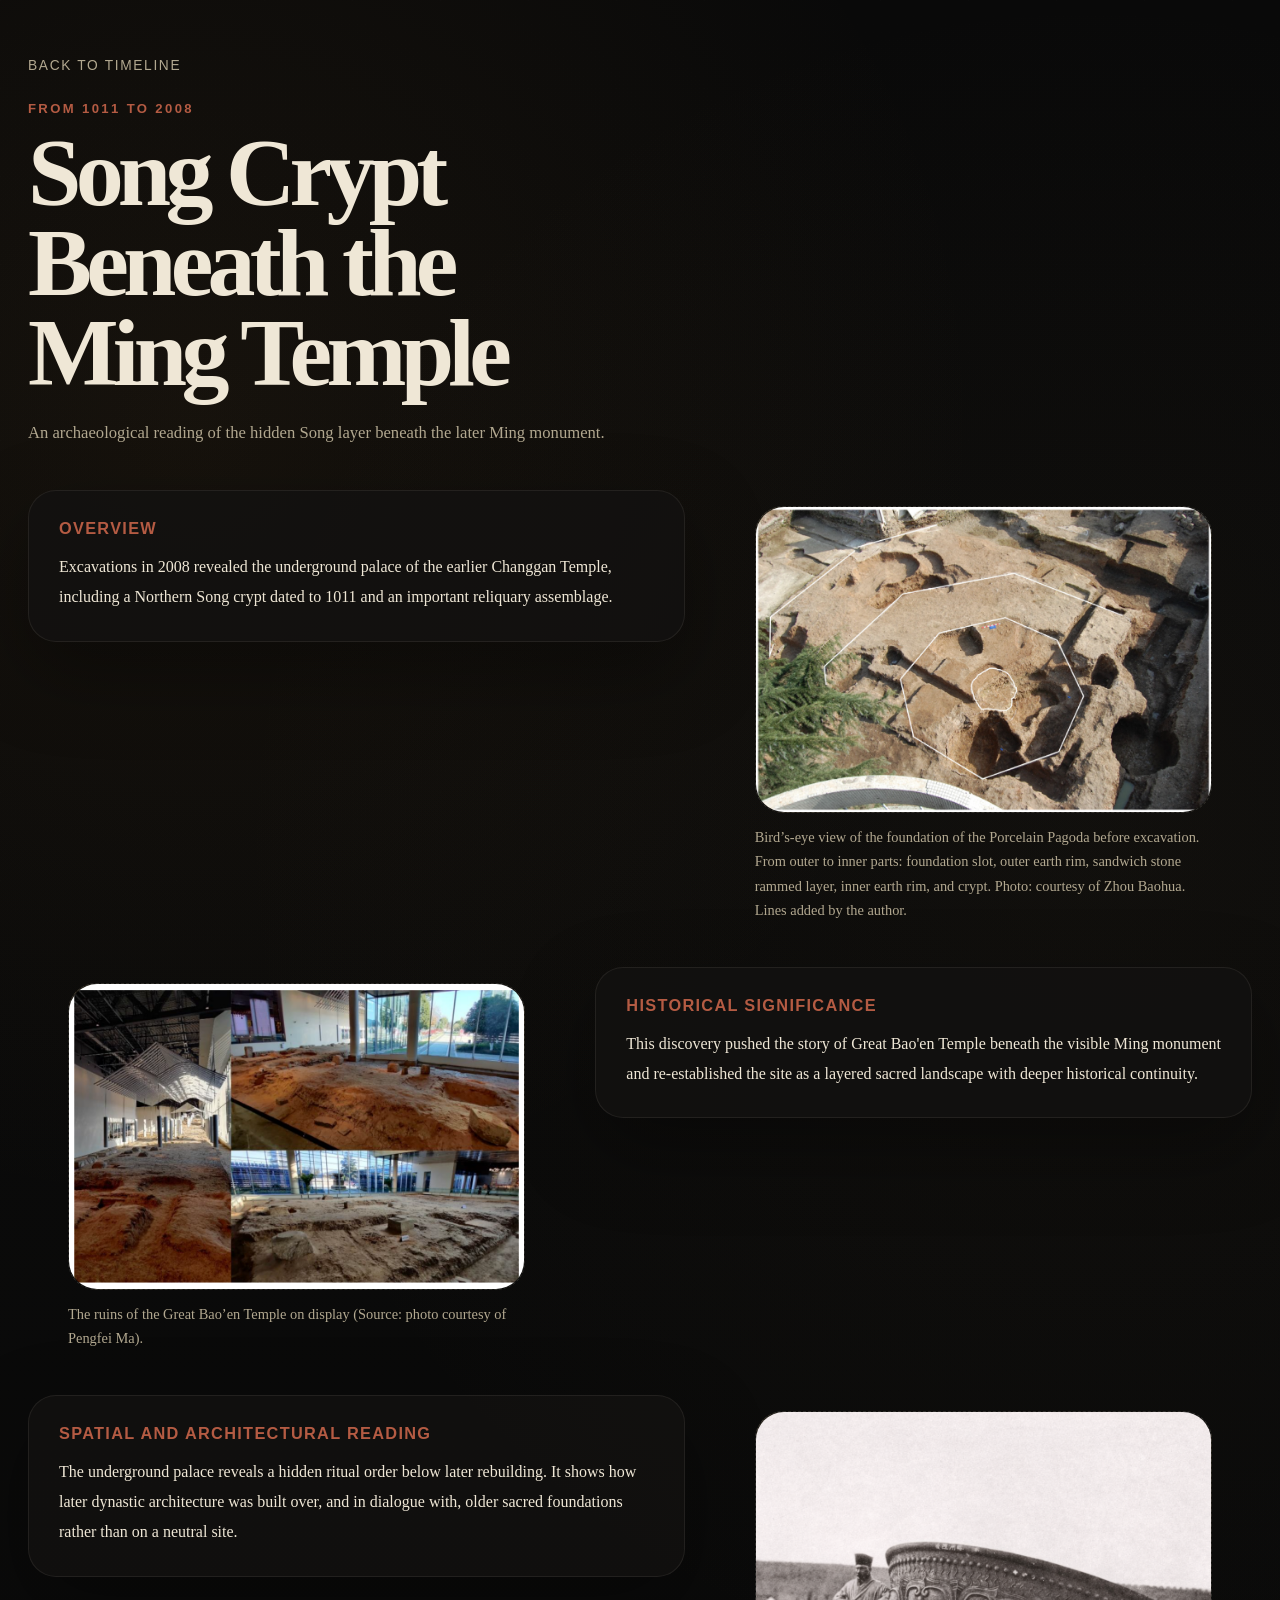
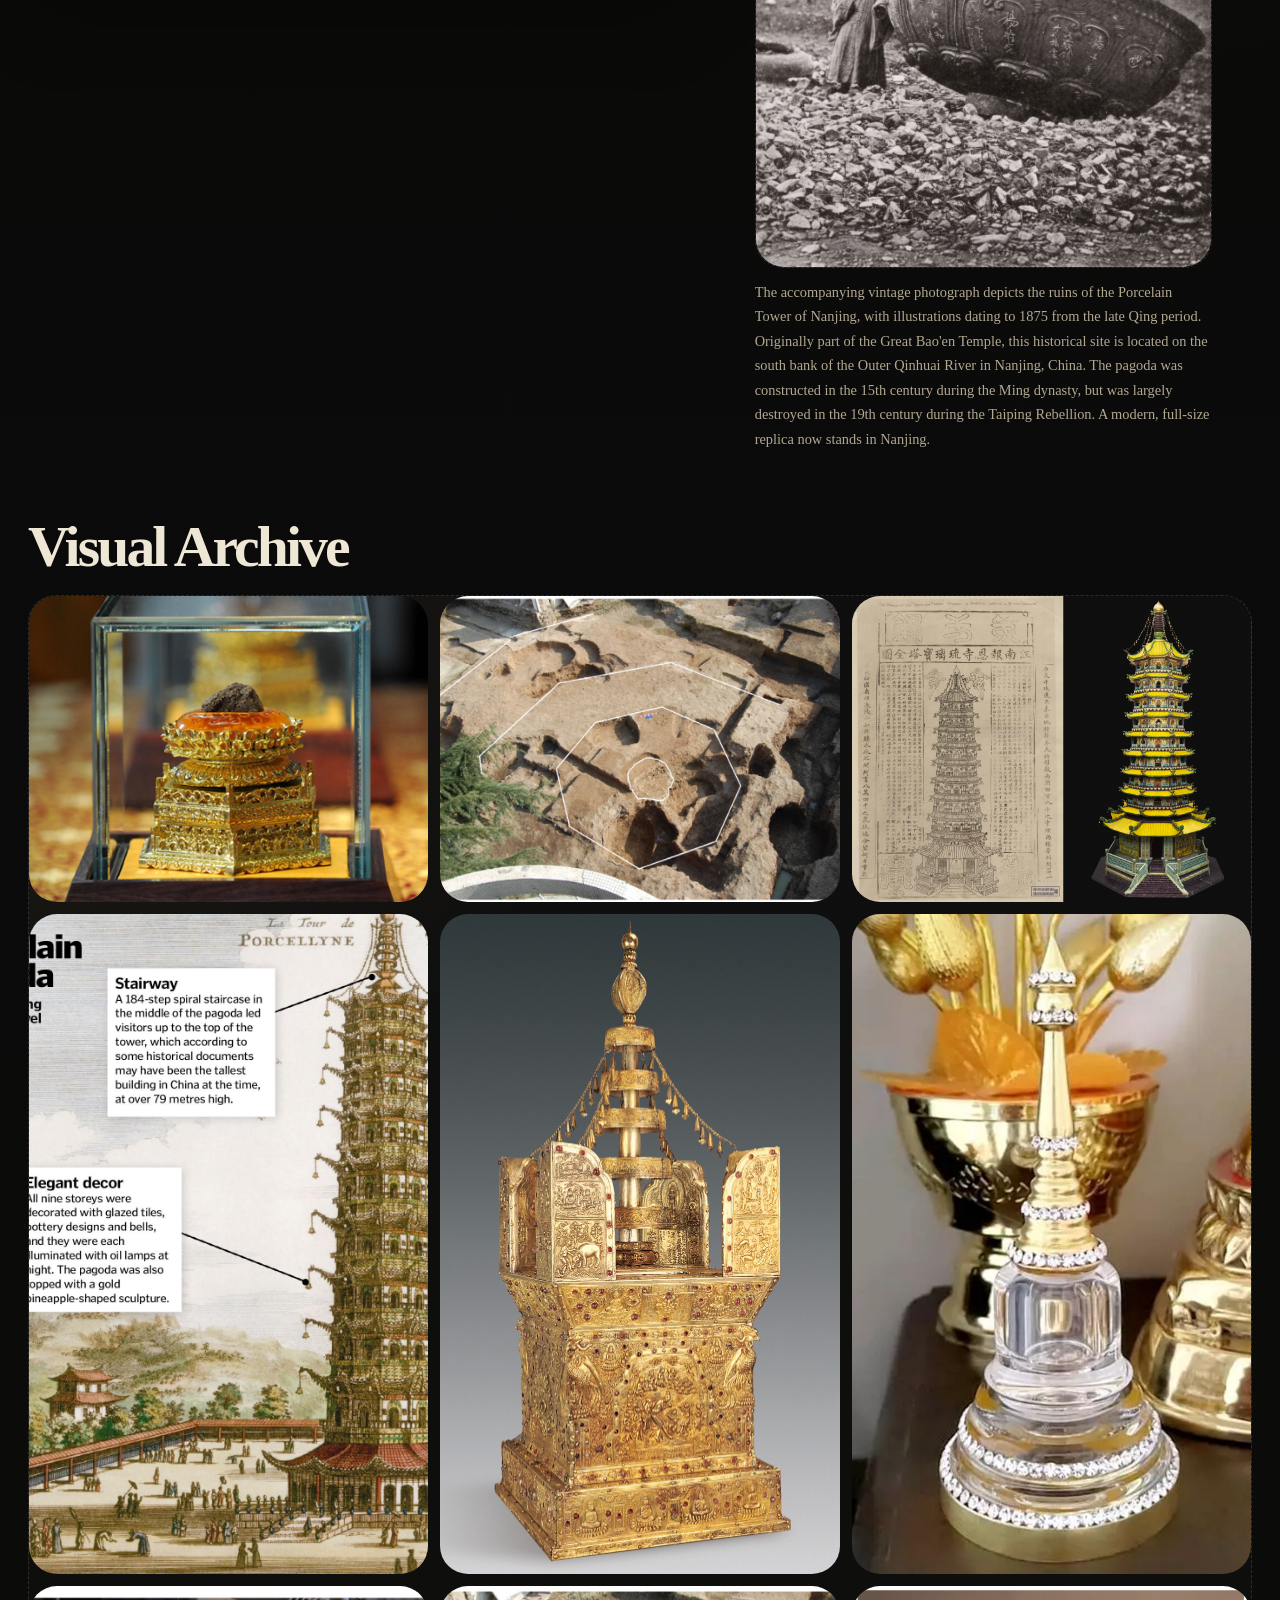
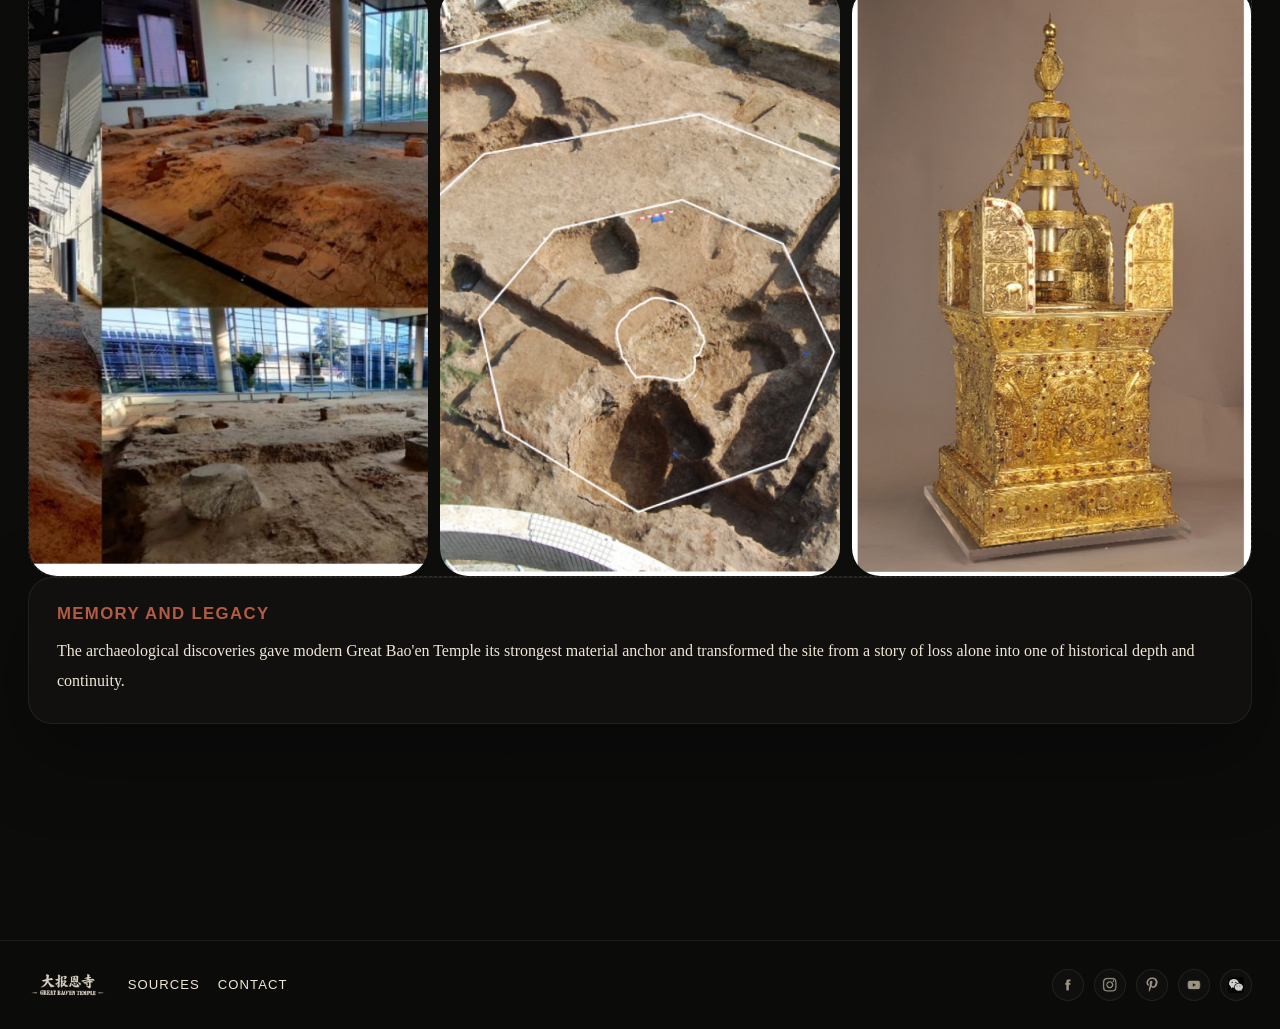
==== commit 2c6c7e29: "Update ancient.html" ====
--- a/ancient.html
+++ b/ancient.html
@@ -115,6 +115,11 @@
           <a href="https://www.youtube.com/" aria-label="YouTube">
             <img src="./assets/icon-youtube.svg" alt="YouTube icon"/>
           </a>
+
+          <a href="javascript:void(0)" aria-label="WeChat">
+            <img src="./assets/Wechat.svg" alt="WeChat icon"/>
+          </a>
+
         </div>
       </div>
     </footer>
--- a/style.css
+++ b/style.css
@@ -770,9 +770,18 @@
   letter-spacing: -0.05em;
 }
 
+/* .era-page .era-wide-frame {
+  min-height: 340px;
+  margin-top: 18px;
+} */
+
 .era-page .era-wide-frame {
   min-height: 340px;
   margin-top: 18px;
+  display: grid;
+  grid-template-columns: repeat(3, minmax(0, 1fr));
+  gap: 12px;
+  align-items: stretch;
 }
 
 .hero-with-nav {
